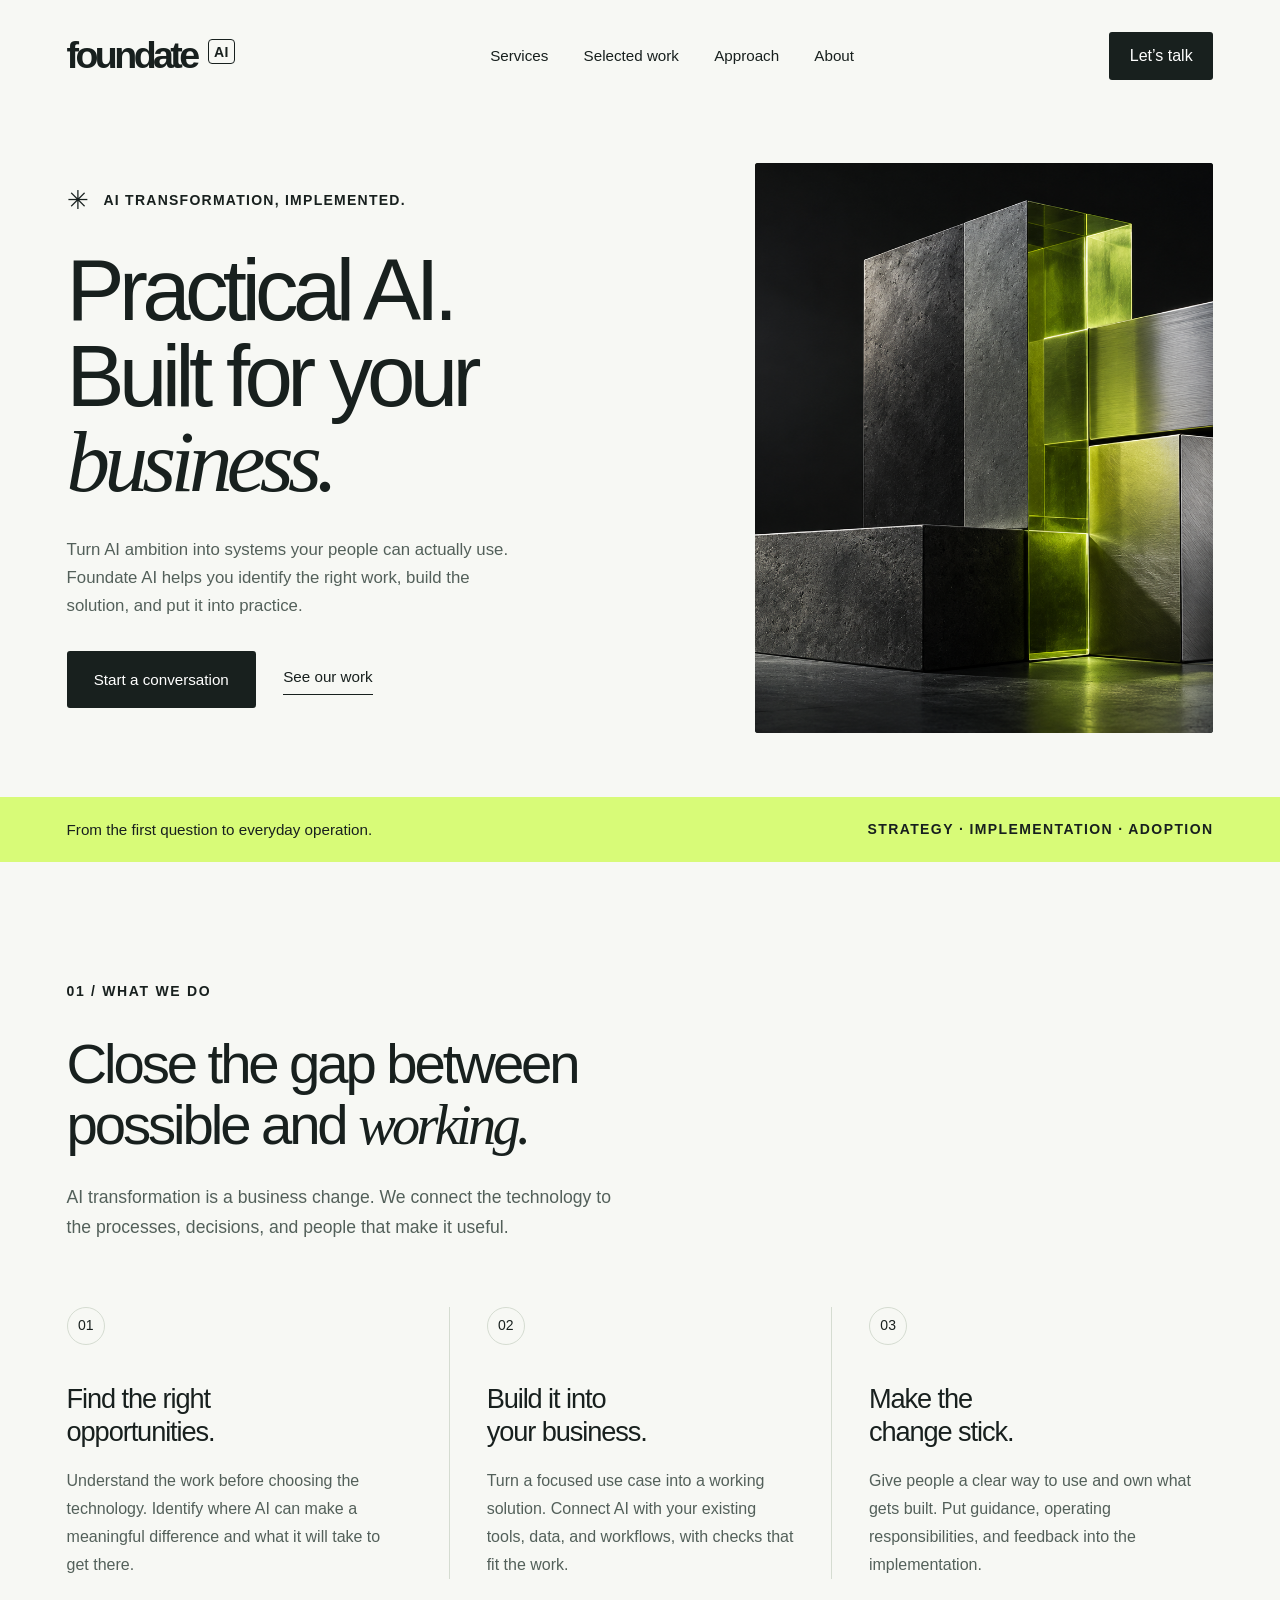
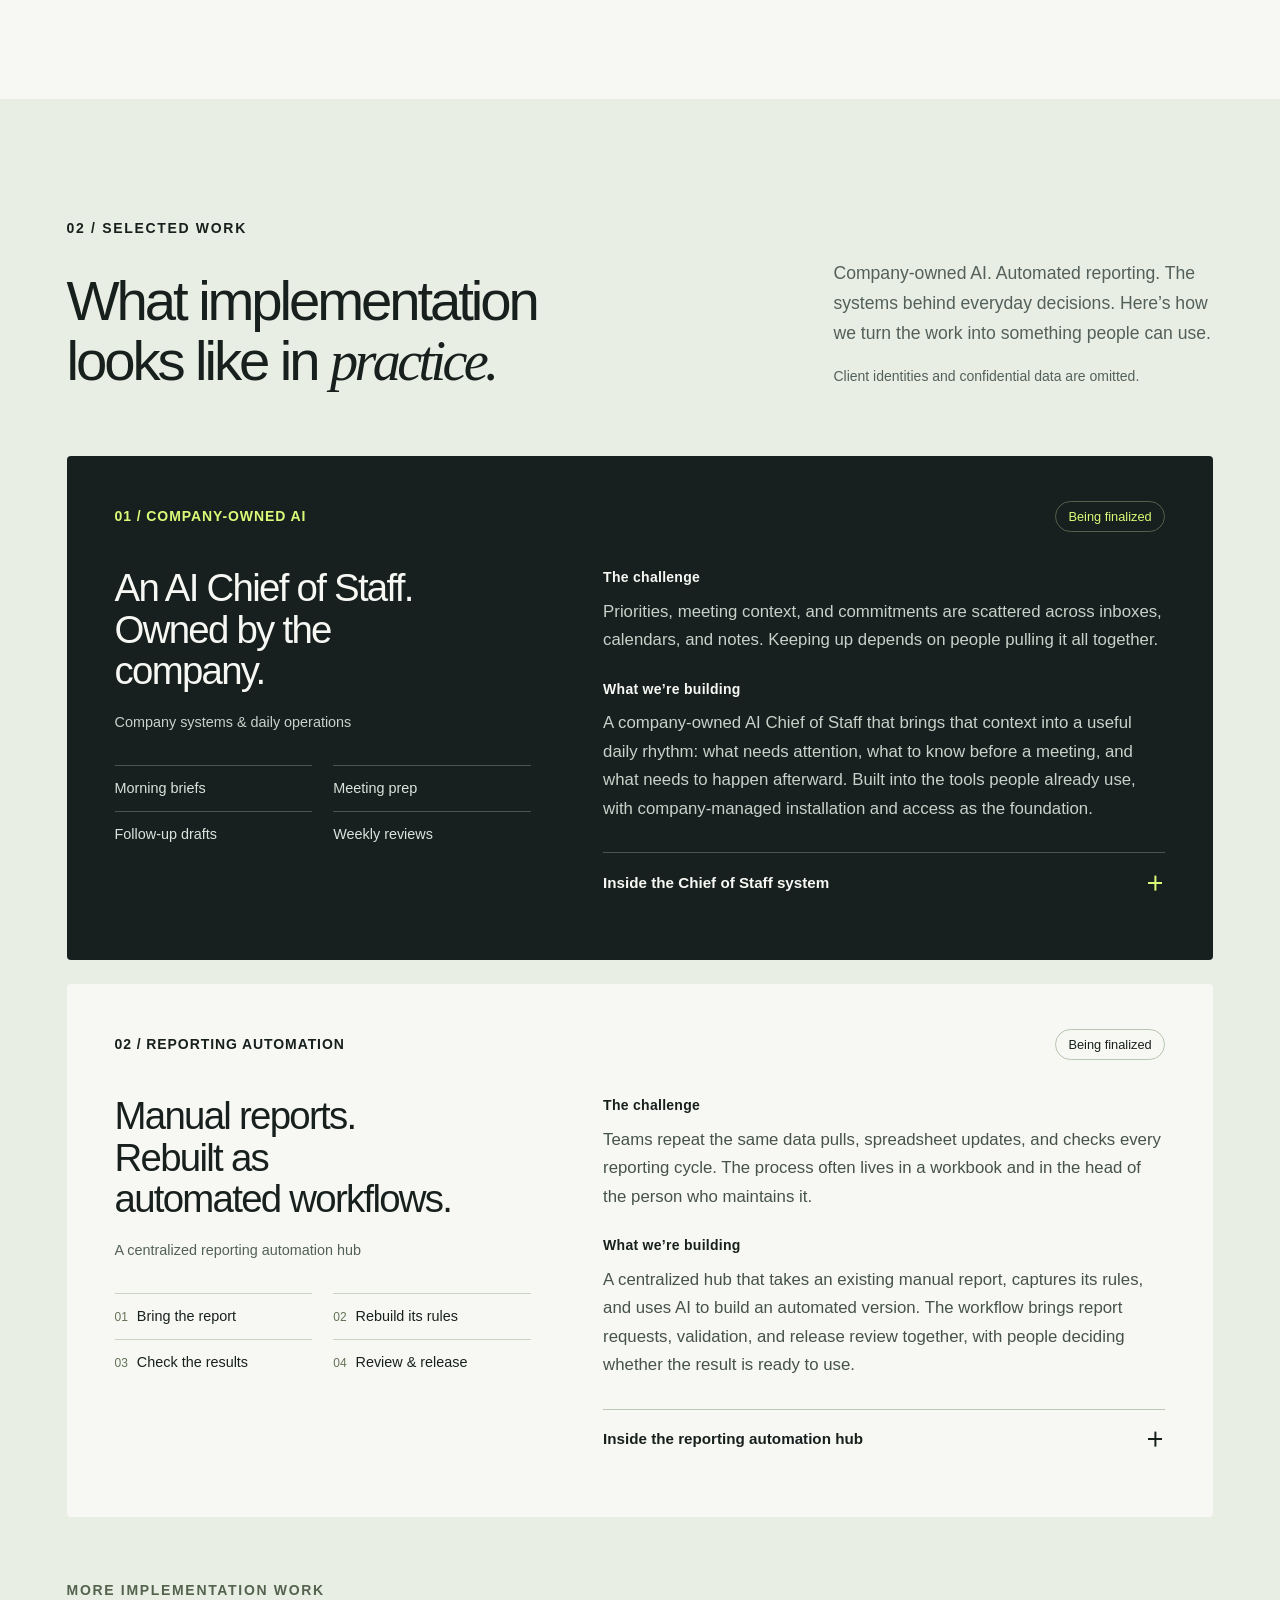
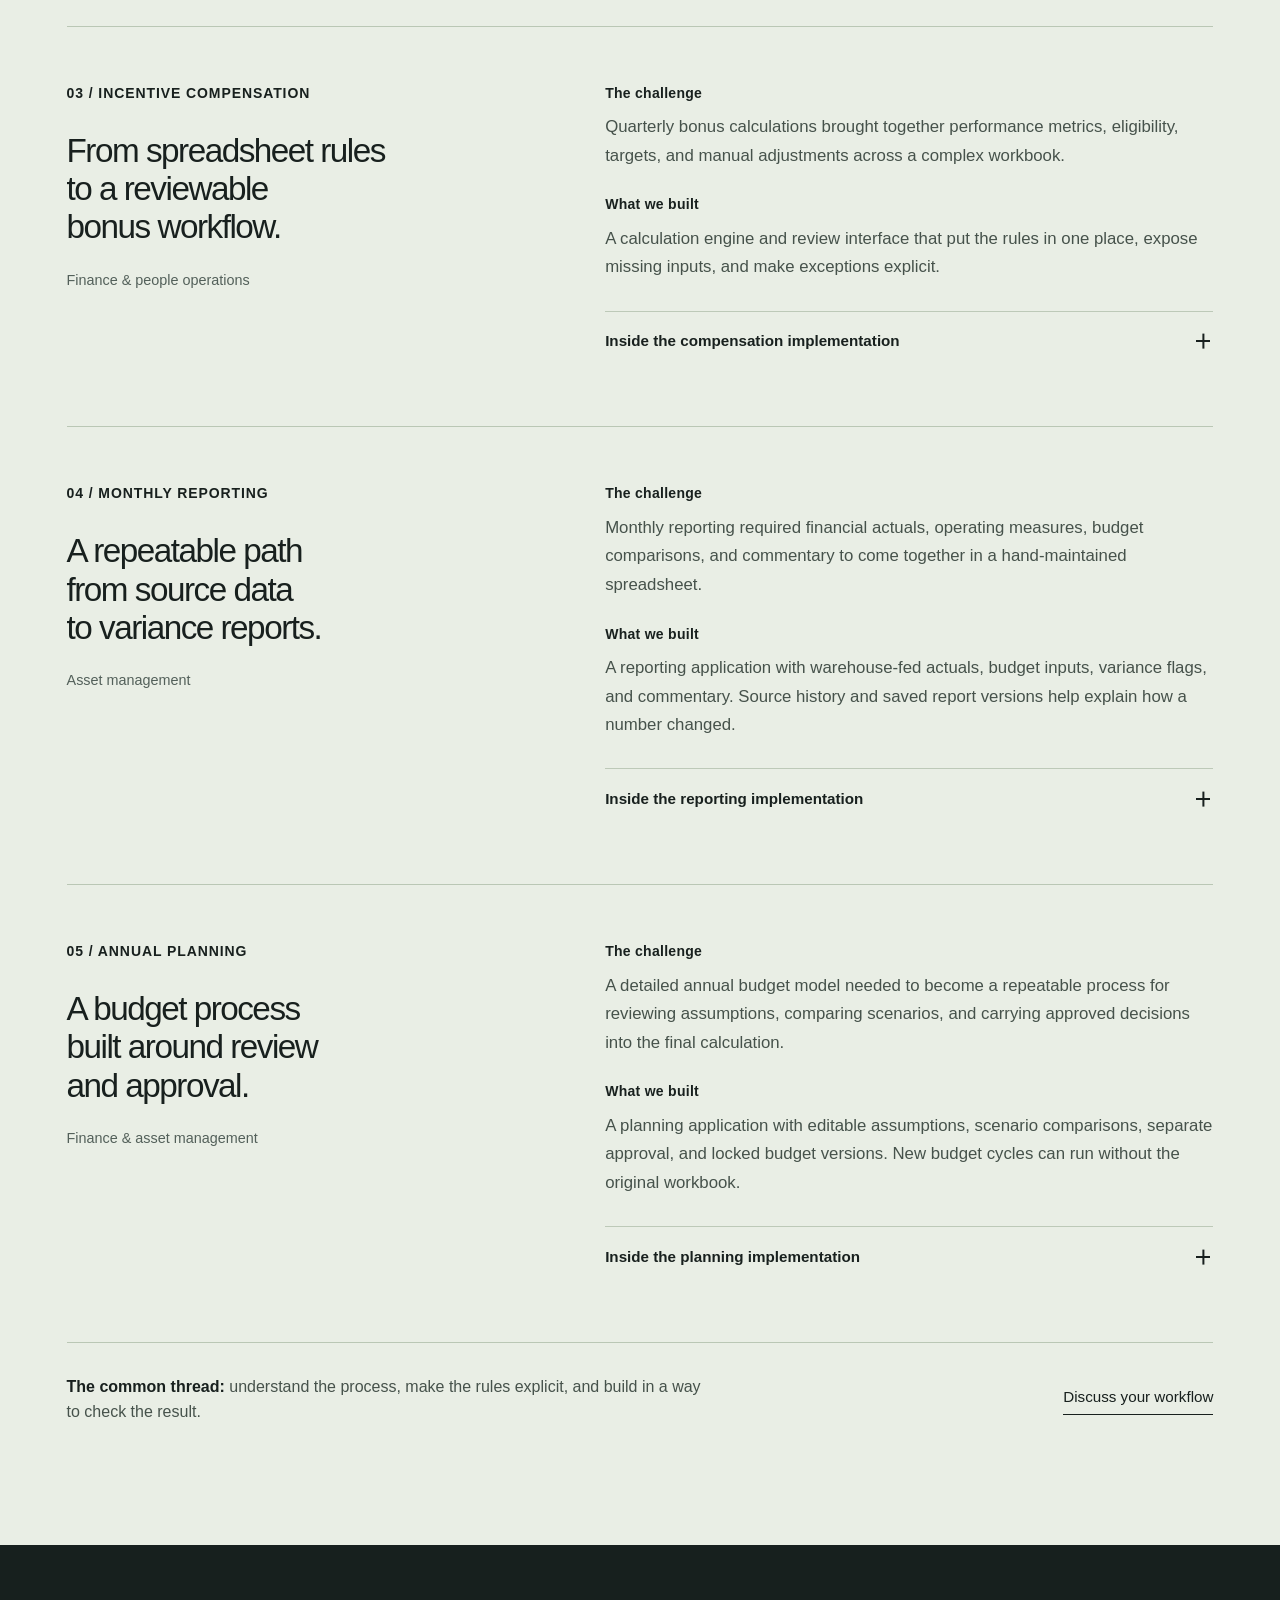
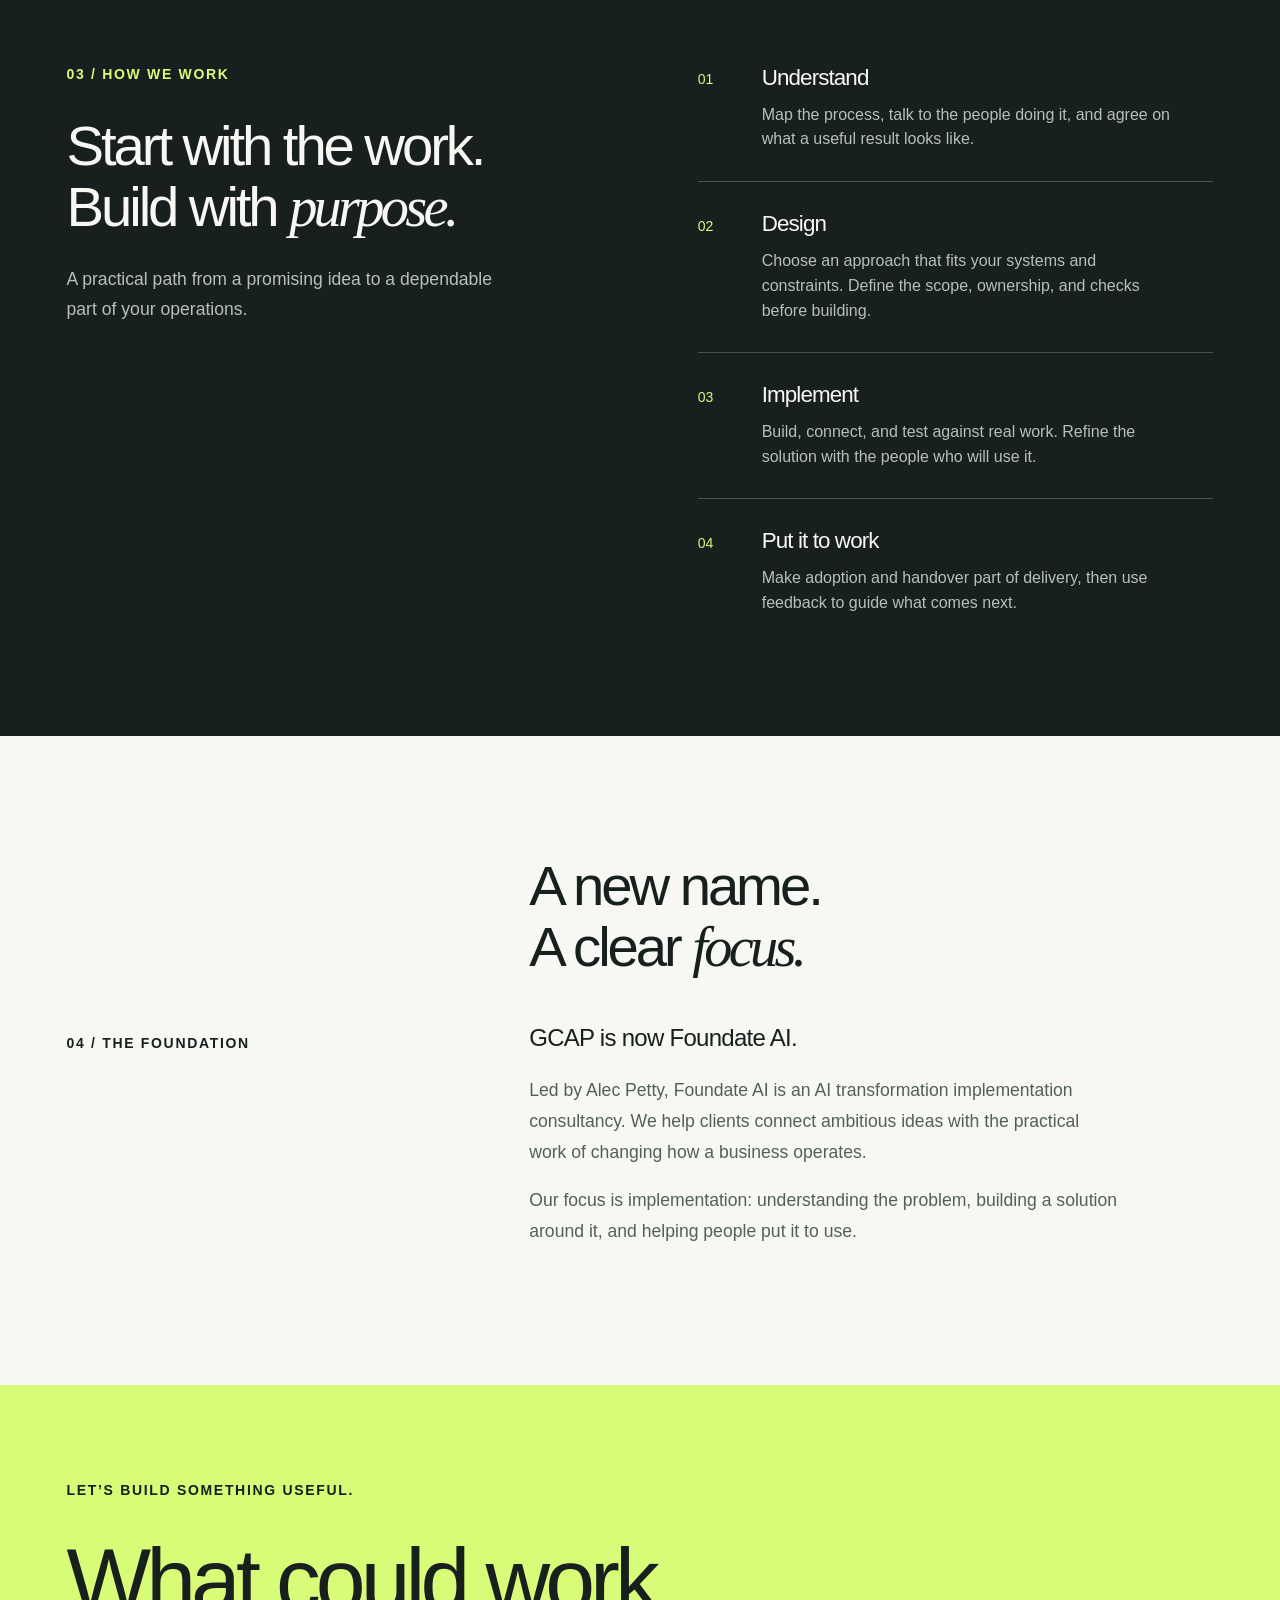
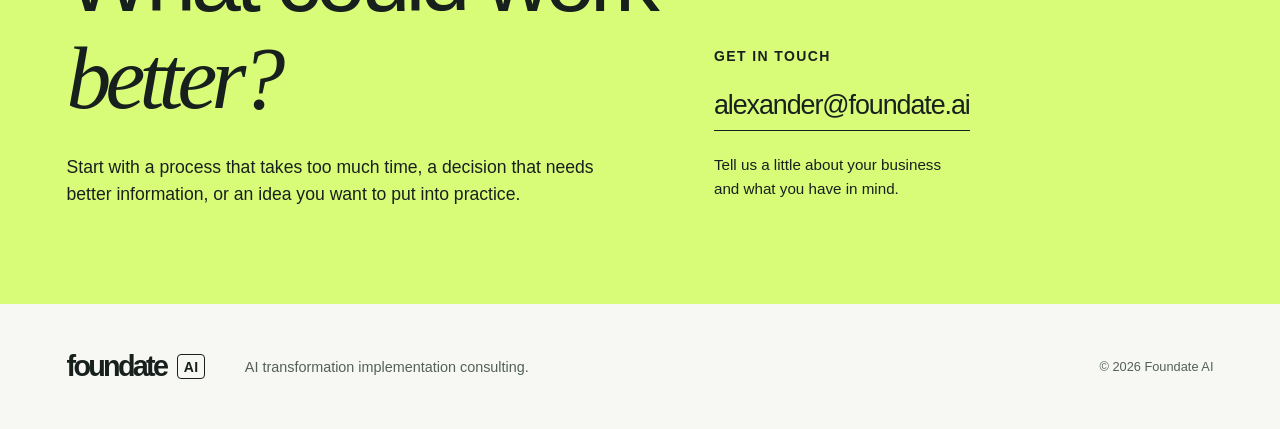
==== index.html @ 72862049 "Import site from portable export Byte-for-byte import of foundate-portable-site.zip (2026-10-09), bu" ====
<!doctype html>
<html lang="en">
<head>
  <meta charset="utf-8">
  <meta name="viewport" content="width=device-width, initial-scale=1">
  <meta name="theme-color" content="#18201e">
  <meta name="description" content="Foundate AI helps businesses turn AI ambitions into working systems through AI transformation implementation consulting. Formerly GCAP.">
  <meta property="og:title" content="Foundate AI — AI transformation, implemented.">
  <meta property="og:description" content="Practical AI. Built into your business. AI transformation implementation consulting from Foundate AI, formerly GCAP.">
  <meta property="og:type" content="website">
  <title>Foundate AI — AI transformation, implemented.</title>
  <link rel="icon" type="image/svg+xml" href="data:image/svg+xml,%3Csvg xmlns='http://www.w3.org/2000/svg' viewBox='0 0 32 32'%3E%3Crect width='32' height='32' rx='6' fill='%2318201e'/%3E%3Cpath d='M9 8h16v5H14v4h8v5h-8v5H9z' fill='%23d8fb78'/%3E%3C/svg%3E">
  <link rel="stylesheet" href="styles.css">
</head>
<body>
  <a class="skip-link" href="#main">Skip to content</a>
  <header class="site-header wrap">
    <a class="wordmark" href="#" aria-label="Foundate AI home">foundate<span class="ai-mark">AI</span></a>
    <nav aria-label="Main navigation"><a href="#services">Services</a><a href="#work">Selected work</a><a href="#approach">Approach</a><a href="#about">About</a></nav>
    <a class="button button-small" href="#contact">Let’s talk</a>
  </header>
  <main id="main">
    <section class="hero wrap" aria-labelledby="hero-title"><div class="hero-copy">
      <p class="eyebrow"><span class="small-cross" aria-hidden="true">✳</span> AI TRANSFORMATION, IMPLEMENTED.</p>
      <h1 id="hero-title">Practical AI.<br>Built for your<br><span class="serif-word">business.</span></h1>
      <div class="hero-bottom"><p>Turn AI ambition into systems your people can actually use. Foundate AI helps you identify the right work, build the solution, and put it into practice.</p><div class="hero-actions"><a class="button" href="#contact">Start a conversation</a><a class="text-link" href="#work">See our work</a></div></div></div>
      <div class="hero-art"><img src="assets/foundations.png" alt="" width="1536" height="1024" fetchpriority="high"></div>
    </section>
    <div class="intro-strip"><div class="wrap strip-inner"><span>From the first question to everyday operation.</span><span class="strip-secondary">STRATEGY · IMPLEMENTATION · ADOPTION</span></div></div>
    <section class="section wrap" id="services" aria-labelledby="services-title">
      <p class="eyebrow">01 / WHAT WE DO</p>
      <h2 id="services-title">Close the gap between<br>possible and <span class="serif-word">working.</span></h2>
      <p class="section-intro">AI transformation is a business change. We connect the technology to the processes, decisions, and people that make it useful.</p>
      <div class="service-grid">
        <article class="service"><span class="service-number">01</span><h3>Find the right <br>opportunities.</h3><p>Understand the work before choosing the technology. Identify where AI can make a meaningful difference and what it will take to get there.</p></article>
        <article class="service"><span class="service-number">02</span><h3>Build it into <br>your business.</h3><p>Turn a focused use case into a working solution. Connect AI with your existing tools, data, and workflows, with checks that fit the work.</p></article>
        <article class="service"><span class="service-number">03</span><h3>Make the <br>change stick.</h3><p>Give people a clear way to use and own what gets built. Put guidance, operating responsibilities, and feedback into the implementation.</p></article>
      </div>
    </section>
    <section class="selected-work section" id="work" aria-labelledby="work-title"><div class="wrap">
      <div class="work-intro"><div><p class="eyebrow">02 / SELECTED WORK</p><h2 id="work-title">What implementation<br>looks like in <span class="serif-word">practice.</span></h2></div><p>Company-owned AI. Automated reporting. The systems behind everyday decisions. Here’s how we turn the work into something people can use.<span class="work-anonymity">Client identities and confidential data are omitted.</span></p></div>
      <article class="case-study featured-case featured-dark" aria-labelledby="chief-title">
        <div class="feature-meta"><p class="case-category">01 / COMPANY-OWNED AI</p><span class="project-stage">Being finalized</span></div>
        <div class="case-heading"><h3 id="chief-title">An AI Chief of Staff. <br>Owned by the <br>company.</h3><p class="case-context">Company systems &amp; daily operations</p><ul class="capability-list" aria-label="Chief of Staff outputs"><li>Morning briefs</li><li>Meeting prep</li><li>Follow-up drafts</li><li>Weekly reviews</li></ul></div>
        <div class="case-body"><div class="case-block"><h4>The challenge</h4><p>Priorities, meeting context, and commitments are scattered across inboxes, calendars, and notes. Keeping up depends on people pulling it all together.</p></div><div class="case-block"><h4>What we’re building</h4><p>A company-owned AI Chief of Staff that brings that context into a useful daily rhythm: what needs attention, what to know before a meeting, and what needs to happen afterward. Built into the tools people already use, with company-managed installation and access as the foundation.</p></div>
          <details class="case-details"><summary>Inside the Chief of Staff system<span class="detail-toggle" aria-hidden="true"></span></summary><div class="case-expanded"><h4>Built into the workflow</h4><ul><li>Email, calendar, meeting notes, and a personal commitment register feed the four outputs.</li><li>Checks require recommendations to cite supplied evidence and flag inputs the system could not read.</li><li>Follow-ups remain drafts and proposed commitments for the person to review.</li><li>The design puts installation, permissions, and model access under company control.</li></ul><div class="case-proof"><h4>Where it stands</h4><p>The initial add-on is built and uploaded to a development environment. Local checks cover the four workflows and their guardrails. User testing in the live workspace is next.</p></div></div></details>
        </div>
      </article>
      <article class="case-study featured-case featured-light" aria-labelledby="hub-title">
        <div class="feature-meta"><p class="case-category">02 / REPORTING AUTOMATION</p><span class="project-stage">Being finalized</span></div>
        <div class="case-heading"><h3 id="hub-title">Manual reports. <br>Rebuilt as <br>automated workflows.</h3><p class="case-context">A centralized reporting automation hub</p><ol class="capability-list report-flow" aria-label="Reporting automation workflow"><li>Bring the report</li><li>Rebuild its rules</li><li>Check the results</li><li>Review &amp; release</li></ol></div>
        <div class="case-body"><div class="case-block"><h4>The challenge</h4><p>Teams repeat the same data pulls, spreadsheet updates, and checks every reporting cycle. The process often lives in a workbook and in the head of the person who maintains it.</p></div><div class="case-block"><h4>What we’re building</h4><p>A centralized hub that takes an existing manual report, captures its rules, and uses AI to build an automated version. The workflow brings report requests, validation, and release review together, with people deciding whether the result is ready to use.</p></div>
          <details class="case-details"><summary>Inside the reporting automation hub<span class="detail-toggle" aria-hidden="true"></span></summary><div class="case-expanded"><h4>How a report moves through the system</h4><ul><li>Start with the report, its source data, business rules, and past examples.</li><li>The AI builder writes the automation using synthetic practice data.</li><li>Independent checks test the calculation and whether the generated automation follows its operating rules.</li><li>The release design adds comparison with historical reports, two live cycles alongside the manual process, and separate human approval and publication.</li></ul><div class="case-proof"><h4>Where it stands</h4><p>The first AI-generated practice report passed independent checks across 12 monthly periods using synthetic data. Validation in the company’s workspace and the first real-report pilot are next.</p></div></div></details>
        </div>
      </article>
      <p class="eyebrow supporting-work-label">MORE IMPLEMENTATION WORK</p>
      <article class="case-study" aria-labelledby="compensation-title">
        <div class="case-heading"><p class="case-category">03 / INCENTIVE COMPENSATION</p><h3 id="compensation-title">From spreadsheet rules <br>to a reviewable <br>bonus workflow.</h3><p class="case-context">Finance &amp; people operations</p></div>
        <div class="case-body"><div class="case-block"><h4>The challenge</h4><p>Quarterly bonus calculations brought together performance metrics, eligibility, targets, and manual adjustments across a complex workbook.</p></div><div class="case-block"><h4>What we built</h4><p>A calculation engine and review interface that put the rules in one place, expose missing inputs, and make exceptions explicit.</p></div>
          <details class="case-details"><summary>Inside the compensation implementation<span class="detail-toggle" aria-hidden="true"></span></summary><div class="case-expanded"><h4>Built into the workflow</h4><ul><li>Workbook and warehouse inputs connected to the same calculation logic.</li><li>Target setting, exceptions, substitutions, and approvals available through the review interface.</li><li>Data-quality checks that block publication when required inputs are missing or ambiguous.</li></ul><div class="case-proof"><h4>How it was checked</h4><p>Historical payout workbooks were compared with the engine and a separate, independent calculation. The documented review accounted for discrepancies and checked that incomplete results stayed blocked.</p></div></div></details>
        </div>
      </article>
      <article class="case-study" aria-labelledby="reporting-title">
        <div class="case-heading"><p class="case-category">04 / MONTHLY REPORTING</p><h3 id="reporting-title">A repeatable path <br>from source data <br>to variance reports.</h3><p class="case-context">Asset management</p></div>
        <div class="case-body"><div class="case-block"><h4>The challenge</h4><p>Monthly reporting required financial actuals, operating measures, budget comparisons, and commentary to come together in a hand-maintained spreadsheet.</p></div><div class="case-block"><h4>What we built</h4><p>A reporting application with warehouse-fed actuals, budget inputs, variance flags, and commentary. Source history and saved report versions help explain how a number changed.</p></div>
          <details class="case-details"><summary>Inside the reporting implementation<span class="detail-toggle" aria-hidden="true"></span></summary><div class="case-expanded"><h4>Built into the workflow</h4><ul><li>Entity and period selection, current-month and year-to-date comparisons, and variance review.</li><li>One calculation engine shared by the application and its reconciliation checks.</li><li>Versioned source values and locked published-report snapshots for historical traceability.</li></ul><div class="case-proof"><h4>How it was checked</h4><p>Report calculations were reconciled against reference workbooks, with differences classified and documented. The running application was reviewed with warehouse-fed financial and operating data.</p></div></div></details>
        </div>
      </article>
      <article class="case-study" aria-labelledby="planning-title">
        <div class="case-heading"><p class="case-category">05 / ANNUAL PLANNING</p><h3 id="planning-title">A budget process <br>built around review <br>and approval.</h3><p class="case-context">Finance &amp; asset management</p></div>
        <div class="case-body"><div class="case-block"><h4>The challenge</h4><p>A detailed annual budget model needed to become a repeatable process for reviewing assumptions, comparing scenarios, and carrying approved decisions into the final calculation.</p></div><div class="case-block"><h4>What we built</h4><p>A planning application with editable assumptions, scenario comparisons, separate approval, and locked budget versions. New budget cycles can run without the original workbook.</p></div>
          <details class="case-details"><summary>Inside the planning implementation<span class="detail-toggle" aria-hidden="true"></span></summary><div class="case-expanded"><h4>Built into the workflow</h4><ul><li>Assumptions and plan inputs move together through drafting, review, and approval.</li><li>Approved values are locked and used by the final budget calculation.</li><li>Separate client and annual cycles preserve their own data, assumptions, and review state.</li></ul><div class="case-proof"><h4>How it was checked</h4><p>Documented reference validation reproduced a prior-year model through the workbook-free calculation path. A separate test exercised the full draft-to-approved-to-final sequence. Next-year budget cycles were prepared for team review.</p></div></div></details>
        </div>
      </article>
      <div class="work-takeaway"><p><strong>The common thread:</strong> understand the process, make the rules explicit, and build in a way to check the result.</p><a class="text-link" href="#contact">Discuss your workflow</a></div>
    </div></section>
    <section class="approach section" id="approach" aria-labelledby="approach-title"><div class="wrap approach-grid">
      <div><p class="eyebrow">03 / HOW WE WORK</p><h2 id="approach-title">Start with the work.<br>Build with <span class="serif-word">purpose.</span></h2><p class="section-intro">A practical path from a promising idea to a dependable part of your operations.</p></div>
      <div class="steps">
        <div class="step"><span>01</span><div><h3>Understand</h3><p>Map the process, talk to the people doing it, and agree on what a useful result looks like.</p></div></div>
        <div class="step"><span>02</span><div><h3>Design</h3><p>Choose an approach that fits your systems and constraints. Define the scope, ownership, and checks before building.</p></div></div>
        <div class="step"><span>03</span><div><h3>Implement</h3><p>Build, connect, and test against real work. Refine the solution with the people who will use it.</p></div></div>
        <div class="step"><span>04</span><div><h3>Put it to work</h3><p>Make adoption and handover part of delivery, then use feedback to guide what comes next.</p></div></div>
      </div>
    </div></section>
    <section class="section wrap about-grid" id="about" aria-labelledby="about-title"><p class="eyebrow">04 / THE FOUNDATION</p><div><h2 id="about-title">A new name.<br>A clear <span class="serif-word">focus.</span></h2><p class="about-lead">GCAP is now Foundate AI.</p><p>Led by Alec Petty, Foundate AI is an AI transformation implementation consultancy. We help clients connect ambitious ideas with the practical work of changing how a business operates.</p><p>Our focus is implementation: understanding the problem, building a solution around it, and helping people put it to use.</p></div></section>
    <section class="contact-section" id="contact" aria-labelledby="contact-title"><div class="wrap contact-grid"><div><p class="eyebrow">LET’S BUILD SOMETHING USEFUL.</p><h2 id="contact-title">What could work<br><span class="serif-word">better?</span></h2><p>Start with a process that takes too much time, a decision that needs better information, or an idea you want to put into practice.</p></div><div class="contact-details"><span class="contact-label">GET IN TOUCH</span><a class="email-link" href="mailto:alexander@foundate.ai?subject=Let%E2%80%99s%20talk%20about%20AI%20transformation">alexander@foundate.ai</a><span class="contact-note">Tell us a little about your business<br>and what you have in mind.</span></div></div></section>
  </main>
  <footer class="site-footer wrap"><a class="wordmark" href="#" aria-label="Foundate AI home">foundate<span class="ai-mark">AI</span></a><p>AI transformation implementation consulting.</p><span>© 2026 Foundate AI</span></footer>
</body>
</html>
---- styles.css ----
@charset "UTF-8";
.selected-work{background:#e9eee5}.work-intro{display:grid;grid-template-columns:1.4fr 1fr;align-items:end;gap:4rem;margin-bottom:4rem}.work-intro h2{margin-bottom:0}.work-intro>p{max-width:380px;justify-self:end;color:var(--muted);font-size:1.1rem;margin:0 0 .3rem;line-height:1.7}.work-anonymity{display:block;font-size:.875rem;margin-top:1.1rem;line-height:1.5}.case-study{display:grid;grid-template-columns:1fr 1.35fr;gap:5.5rem;padding:3.5rem 0;border-top:1px solid #bac7b5}.case-category{font-size:.875rem;letter-spacing:.065em;font-weight:600;margin-bottom:1.7rem}.case-heading h3{font-size:clamp(1.8rem,2.6vw,2.6rem);font-weight:450;line-height:1.15;letter-spacing:-.045em;margin-bottom:1.4rem}.case-context{font-size:.9rem;color:var(--muted);margin:0}.case-block+.case-block{margin-top:1.5rem}.case-study h4{font-size:.875rem;letter-spacing:.02em;font-weight:650;margin:0 0 .55rem}.case-body p{font-size:1.05rem;line-height:1.7;max-width:620px;margin:0;color:#46524b}.case-details{margin-top:1.8rem;border-top:1px solid #bdc9b8}.case-details summary{font-size:.95rem;font-weight:550;cursor:pointer;display:flex;align-items:center;justify-content:space-between;gap:1rem;padding:1.1rem 0;list-style:none;min-height:48px}.case-details summary::-webkit-details-marker{display:none}.case-details summary:hover{text-decoration:underline;text-underline-offset:.3rem}.case-details summary:focus-visible{outline:3px solid #738f24;outline-offset:5px}.detail-toggle{width:1.3rem;height:1.3rem;position:relative;flex-shrink:0}.detail-toggle:before,.detail-toggle:after{content:"";position:absolute;background:var(--ink);left:3px;right:3px;top:calc(50% - 1px);height:2px}.detail-toggle:after{transform:rotate(90deg)}details[open] .detail-toggle:after{display:none}.case-expanded{padding:.8rem 0 .4rem}.case-expanded ul{padding-left:1.2rem;color:#46524b;font-size:1rem;line-height:1.65;margin:.8rem 0 1.8rem}.case-expanded li+li{margin-top:.55rem}.case-proof{padding:1.3rem 1.5rem;background:var(--paper);border-left:3px solid #9cbb55}.case-proof p{font-size:.98rem}.work-takeaway{border-top:1px solid #bac7b5;padding-top:2rem;display:flex;align-items:center;justify-content:space-between;gap:3rem}.work-takeaway p{font-size:1rem;color:#46524b;max-width:640px;margin:0}.work-takeaway strong{color:var(--ink);font-weight:550}
:root{--paper:#f7f8f4;--ink:#18201e;--muted:#53605a;--line:#d5dcd1;--accent:#d8fb78;--dark:#17201e;--gutter:clamp(1.35rem,5.2vw,6rem)}
*{box-sizing:border-box}html{scroll-behavior:smooth;scroll-padding-top:2rem}body{margin:0;background:var(--paper);color:var(--ink);font-family:"Helvetica Neue",Arial,sans-serif;font-size:1rem;line-height:1.55;-webkit-font-smoothing:antialiased}a{color:inherit;text-decoration:none}a:focus-visible{outline:3px solid #738f24;outline-offset:6px}::selection{background:var(--accent);color:var(--ink)}.wrap{max-width:1600px;margin:0 auto;padding-left:var(--gutter);padding-right:var(--gutter)}.skip-link{position:fixed;top:-5rem;left:1rem;padding:.8rem 1rem;background:var(--accent);z-index:10}.skip-link:focus{top:1rem}.site-header{display:flex;align-items:center;justify-content:space-between;gap:2rem;min-height:112px}.wordmark{display:inline-flex;align-items:center;gap:.7rem;font-size:2.35rem;font-weight:650;letter-spacing:-.095em;line-height:1}.ai-mark{font-size:.75rem;font-weight:550;letter-spacing:.03em;border:1px solid currentColor;border-radius:4px;padding:.28rem .33rem;align-self:flex-start;margin-top:.12rem}.site-header nav{display:flex;gap:2.2rem;font-size:.95rem}.site-header nav a:hover,.text-link:hover{text-decoration:underline;text-underline-offset:.35em}.button{display:inline-flex;align-items:center;justify-content:center;background:var(--ink);color:white;padding:1.05rem 1.7rem;border-radius:3px;font-size:1rem;font-weight:500;transition:background .2s,transform .2s}.button:hover{background:#34423c;transform:translateY(-2px)}.button-small{padding:.7rem 1.3rem}.hero{padding-top:5rem;padding-bottom:4.75rem}.eyebrow{font-size:.78rem;line-height:1.4;font-weight:600;letter-spacing:.12em;margin:0 0 2rem;display:flex;align-items:center;gap:.85rem}.small-cross{font-size:1.6rem;line-height:1;font-weight:400}h1,h2,h3,p{margin-top:0}h1{font-size:clamp(4.3rem,8.8vw,9rem);font-weight:450;line-height:.98;letter-spacing:-.065em;margin-bottom:3rem;max-width:1000px}.serif-word{font-family:Georgia,"Times New Roman",serif;font-style:italic;font-weight:400;letter-spacing:-.065em}.hero-bottom{display:flex;align-items:flex-end;justify-content:space-between;gap:3rem}.hero-bottom p{font-size:1.125rem;line-height:1.65;color:var(--muted);max-width:540px;margin:0}.text-link{font-size:.95rem;display:inline-block;border-bottom:1px solid var(--ink);padding-bottom:.35rem;white-space:nowrap}.intro-strip{background:var(--accent)}.strip-inner{display:flex;justify-content:space-between;align-items:center;gap:2rem;padding-top:1.3rem;padding-bottom:1.3rem;font-size:.95rem}.strip-secondary{font-size:.75rem;letter-spacing:.1em;font-weight:550}.section{padding-top:7.5rem;padding-bottom:7.5rem}h2{font-size:clamp(2.8rem,4.4vw,4.6rem);font-weight:450;letter-spacing:-.055em;line-height:1.08;margin-bottom:1.7rem}.section-intro{font-size:1.1rem;line-height:1.7;color:var(--muted);max-width:560px}.service-grid{display:grid;grid-template-columns:repeat(3,minmax(0,1fr));margin-top:4rem}.service{padding:0 2.3rem;border-left:1px solid var(--line)}.service:first-child{padding-left:0;border-left:0}.service:last-child{padding-right:0}.service-number{display:inline-flex;align-items:center;justify-content:center;width:2.4rem;height:2.4rem;border:1px solid var(--line);border-radius:50%;font-size:.8rem;margin-bottom:2.4rem}h3{font-size:1.7rem;letter-spacing:-.04em;font-weight:500;line-height:1.2;margin-bottom:1.15rem}.service p{color:var(--muted);line-height:1.75;margin-bottom:0;max-width:330px}.approach{background:var(--dark);color:var(--paper)}.approach-grid{display:grid;grid-template-columns:1.05fr 1fr;gap:7vw}.approach .eyebrow{color:var(--accent)}.approach .section-intro{color:#b4c1b9;max-width:430px}.step{border-top:1px solid #48514c;display:grid;grid-template-columns:3rem 1fr;gap:1rem;padding:1.8rem 0}.step:first-child{padding-top:0;border-top:0}.step:last-child{padding-bottom:0}.step>span{color:var(--accent);font-size:.8rem;padding-top:.3rem}.step h3{font-size:1.4rem;margin-bottom:.7rem}.step p{color:#b4c1b9;max-width:410px;margin-bottom:0}.about-grid{display:grid;grid-template-columns:1fr 1.65fr;gap:3rem}.about-grid h2{margin-bottom:2.5rem}.about-grid p:not(.eyebrow){max-width:590px;color:var(--muted);font-size:1.1rem;line-height:1.75}.about-grid .about-lead{color:var(--ink)!important;font-size:1.5rem!important;letter-spacing:-.03em;margin-bottom:1rem}.contact-section{background:var(--accent);padding:6rem 0}.contact-section h2{font-size:clamp(3.6rem,7vw,7rem);max-width:900px}.contact-section p:not(.eyebrow){max-width:530px;font-size:1.1rem;margin-bottom:0}.site-footer{display:flex;align-items:center;gap:2.5rem;padding-top:3rem;padding-bottom:3rem}.site-footer .wordmark{font-size:1.8rem}.site-footer p{font-size:.9rem;color:var(--muted);margin:0}.site-footer>span{font-size:.8rem;margin-left:auto;color:var(--muted)}
.hero{display:grid;grid-template-columns:minmax(0,1.16fr) minmax(0,.84fr);align-items:center;gap:3.5rem;padding-top:3.2rem;padding-bottom:4rem}.hero h1{font-size:clamp(4rem,6.8vw,7rem);margin-bottom:2rem}.hero .eyebrow{font-size:.75rem;letter-spacing:.09em;margin-bottom:2.1rem}.hero-bottom{display:block}.hero-bottom p{font-size:1.05rem;max-width:460px}.hero-actions{display:flex;align-items:center;flex-wrap:wrap;gap:1.7rem;margin-top:2rem}.hero-actions .button{font-size:.95rem}.hero-art{align-self:stretch;min-height:570px;background:var(--dark);overflow:hidden;border-radius:3px}.hero-art img{display:block;width:100%;height:100%;object-fit:cover;object-position:68% center;max-height:720px}.contact-grid{display:grid;grid-template-columns:1.2fr 1fr;gap:3rem;align-items:end}.contact-details{display:flex;flex-direction:column;align-items:flex-start;padding-bottom:.5rem}.contact-label{font-size:.75rem;letter-spacing:.1em;font-weight:600;margin-bottom:1.2rem}.email-link{font-size:clamp(1.25rem,2.1vw,2rem);line-height:1.4;letter-spacing:-.04em;border-bottom:1px solid var(--ink);padding-bottom:.35rem;overflow-wrap:anywhere}.email-link:hover{border-bottom-width:3px;padding-bottom:calc(.35rem - 2px)}.contact-note{font-size:.95rem;margin-top:1.4rem}.service-number,.step>span,.ai-mark,.eyebrow,.hero .eyebrow,.strip-secondary,.contact-label{font-size:.875rem}
@media(min-width:1800px){.hero{padding-top:5rem;padding-bottom:5rem}}
.case-study.featured-case{border:0;border-radius:4px;padding:2.8rem 3rem 3rem;margin-bottom:1.5rem;column-gap:4.5rem;row-gap:2.2rem}.feature-meta{grid-column:1/-1;display:flex;align-items:center;justify-content:space-between;gap:1rem}.feature-meta .case-category{margin:0}.project-stage{font-size:.8rem;line-height:1.4;border:1px solid #b8c5af;border-radius:20px;padding:.35rem .8rem;white-space:nowrap}.featured-case .case-heading h3{font-size:clamp(2rem,3vw,3rem);line-height:1.08;margin-bottom:1.2rem}.featured-dark{background:var(--dark);color:var(--paper)}.featured-dark .case-category{color:var(--accent)}.featured-dark .case-body p,.featured-dark .case-context,.featured-dark .case-expanded ul{color:#c6d2ca}.featured-dark .case-details{border-color:#48564c}.featured-dark .detail-toggle:before,.featured-dark .detail-toggle:after{background:var(--accent)}.featured-dark .project-stage{border-color:#52604c;color:var(--accent)}.featured-dark .case-proof{background:#25322c}.featured-dark .case-details summary:focus-visible{outline-color:var(--accent)}.featured-light{background:var(--paper);border:1px solid #d0d9ca}.featured-light .case-proof{background:#e9eee5}.capability-list{display:grid;grid-template-columns:1fr 1fr;gap:.7rem 1.3rem;padding:0;list-style:none;font-size:.9rem;margin:2rem 0 0}.capability-list li{border-top:1px solid #c9d3c1;padding-top:.7rem}.featured-dark .capability-list li{border-color:#48564c;color:#d9e4dd}.report-flow{counter-reset:report-step}.report-flow li:before{counter-increment:report-step;content:"0" counter(report-step) " ";font-size:.75rem;color:#637154;margin-right:.35rem}.supporting-work-label{margin-top:4rem;margin-bottom:1.6rem;color:#53634d}
@media(max-width:1100px){.case-study.featured-case{padding:2.3rem;column-gap:2.5rem}.featured-case .case-heading h3 br{display:none}}
@media(max-width:700px){.case-study.featured-case{padding:1.5rem;gap:1.8rem}.feature-meta{align-items:flex-start;flex-wrap:wrap;gap:.8rem}.feature-meta .case-category{font-size:.75rem}.project-stage{font-size:.75rem}.featured-case .case-heading h3{font-size:2.15rem}.capability-list{font-size:.85rem;margin-top:1.5rem;gap:.7rem 1rem}.supporting-work-label{margin-top:3rem}}
@media(max-width:900px){.site-header{min-height:94px}.site-header nav{gap:1.4rem}.hero{padding-top:4rem}h1{font-size:clamp(4.2rem,10vw,7.5rem)}.strip-secondary{display:none}.section{padding-top:5rem;padding-bottom:5rem}.service{padding:0 1.5rem}.approach-grid{grid-template-columns:1fr;gap:3rem}.steps{max-width:650px}.step p{max-width:560px}.about-grid{grid-template-columns:1fr;gap:1rem}.about-grid .eyebrow{margin-bottom:.8rem}.site-footer{flex-wrap:wrap;gap:1.5rem}.site-footer>span{margin-left:0}.site-footer p{flex:1}}
@media(max-width:600px){.site-header{min-height:86px;gap:1rem}.wordmark{font-size:2rem}.site-header nav{display:none}.button-small{font-size:.88rem;padding:.65rem 1rem}.hero{padding-top:3.3rem;padding-bottom:3.5rem}.eyebrow{font-size:.75rem;letter-spacing:.07em;margin-bottom:1.8rem}h1{font-size:clamp(3.55rem,12vw,5rem);margin-bottom:2rem}.hero-bottom{display:block}.hero-bottom p{font-size:1.05rem}.hero-bottom .text-link{margin-top:1.8rem}.strip-inner{font-size:.86rem;padding-top:1rem;padding-bottom:1rem}.section{padding-top:4rem;padding-bottom:4rem}h2{font-size:2.65rem}.section-intro{font-size:1rem}.service-grid{grid-template-columns:1fr;margin-top:2.5rem;gap:2rem}.service,.service:first-child,.service:last-child{padding:2rem 0 0;border-left:0;border-top:1px solid var(--line)}.service-number{margin-bottom:1.5rem}.service h3{font-size:1.65rem}.service h3 br{display:none}.service p{max-width:none}.step{grid-template-columns:2rem 1fr}.about-grid p:not(.eyebrow){font-size:1rem}.contact-section{padding:4rem 0}.contact-section h2{font-size:3.7rem}.contact-section p:not(.eyebrow){font-size:1rem}.site-footer{align-items:flex-start;gap:1.2rem;padding-top:2.5rem;padding-bottom:2.5rem}.site-footer p{flex-basis:100%;order:2}.site-footer>span{margin-left:auto}}
@media(prefers-reduced-motion:reduce){html{scroll-behavior:auto}*,*::before,*::after{transition:none!important;animation:none!important}}
@media(max-width:1000px){.work-intro{grid-template-columns:1fr;gap:1.7rem;margin-bottom:3rem}.work-intro>p{justify-self:start;max-width:570px}.case-study{gap:3rem;grid-template-columns:1fr 1.4fr}.site-header nav{gap:1.2rem;font-size:.875rem}.site-header{gap:1.2rem}}
@media(max-width:700px){.case-study{grid-template-columns:1fr;gap:1.7rem;padding:2.6rem 0}.case-heading h3{font-size:2.1rem;max-width:420px}.case-heading h3 br{display:none}.case-category{margin-bottom:1.2rem}.case-context{font-size:.875rem}.case-body p{font-size:1rem}.work-intro>p{font-size:1rem}.work-takeaway{align-items:flex-start;flex-direction:column;gap:1.5rem}.work-takeaway .text-link{white-space:normal}.case-proof{padding:1.1rem}.case-details summary{font-size:.9rem}.site-header nav{display:none}}
@media(max-width:1100px){.hero{gap:2rem}.hero h1{font-size:clamp(3.6rem,6.7vw,6rem)}.hero-art{min-height:540px}.hero .eyebrow{font-size:.8rem}.hero-actions{gap:1.2rem}.hero-actions .button{padding:.9rem 1.2rem}.contact-grid{grid-template-columns:1.1fr 1fr;gap:2rem}}
@media(max-width:800px){.hero{grid-template-columns:1fr;gap:2.5rem}.hero h1{font-size:clamp(4rem,10.5vw,6rem)}.hero-copy{max-width:650px}.hero-bottom p{max-width:540px}.hero-art{min-height:0;height:380px}.hero-art img{object-position:center 56%}.contact-grid{grid-template-columns:1fr;gap:2.5rem}.email-link{font-size:1.6rem}.contact-note br{display:none}}
@media(max-width:600px){.hero{padding-top:2.5rem;padding-bottom:2.2rem;gap:2.2rem}.hero h1{font-size:clamp(3rem,11.7vw,4.8rem)}.hero .eyebrow{font-size:.75rem;letter-spacing:.045em;gap:.6rem}.hero .small-cross{font-size:1.35rem}.hero-actions{gap:1.2rem;margin-top:1.6rem}.hero-bottom .text-link{margin-top:0}.hero-art{height:320px}.site-footer>span{font-size:.8rem}.contact-label{font-size:.875rem}}
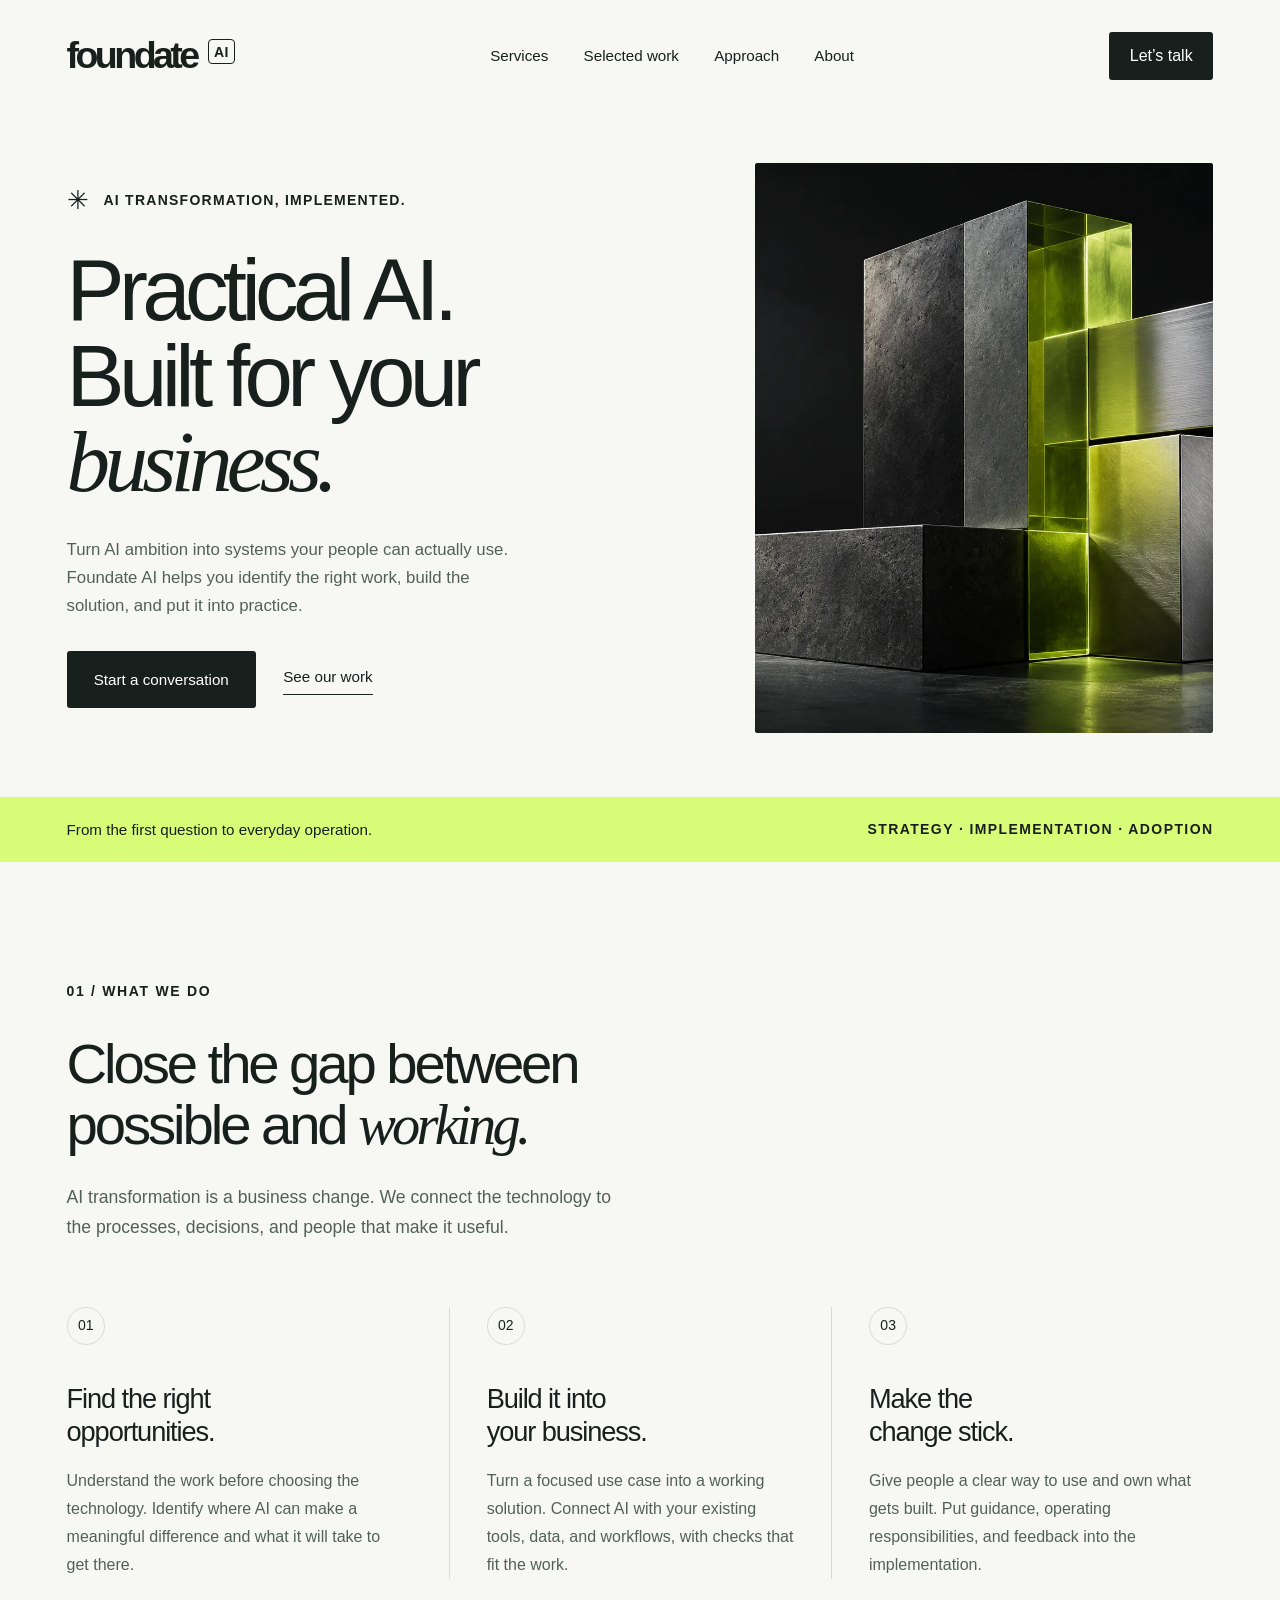
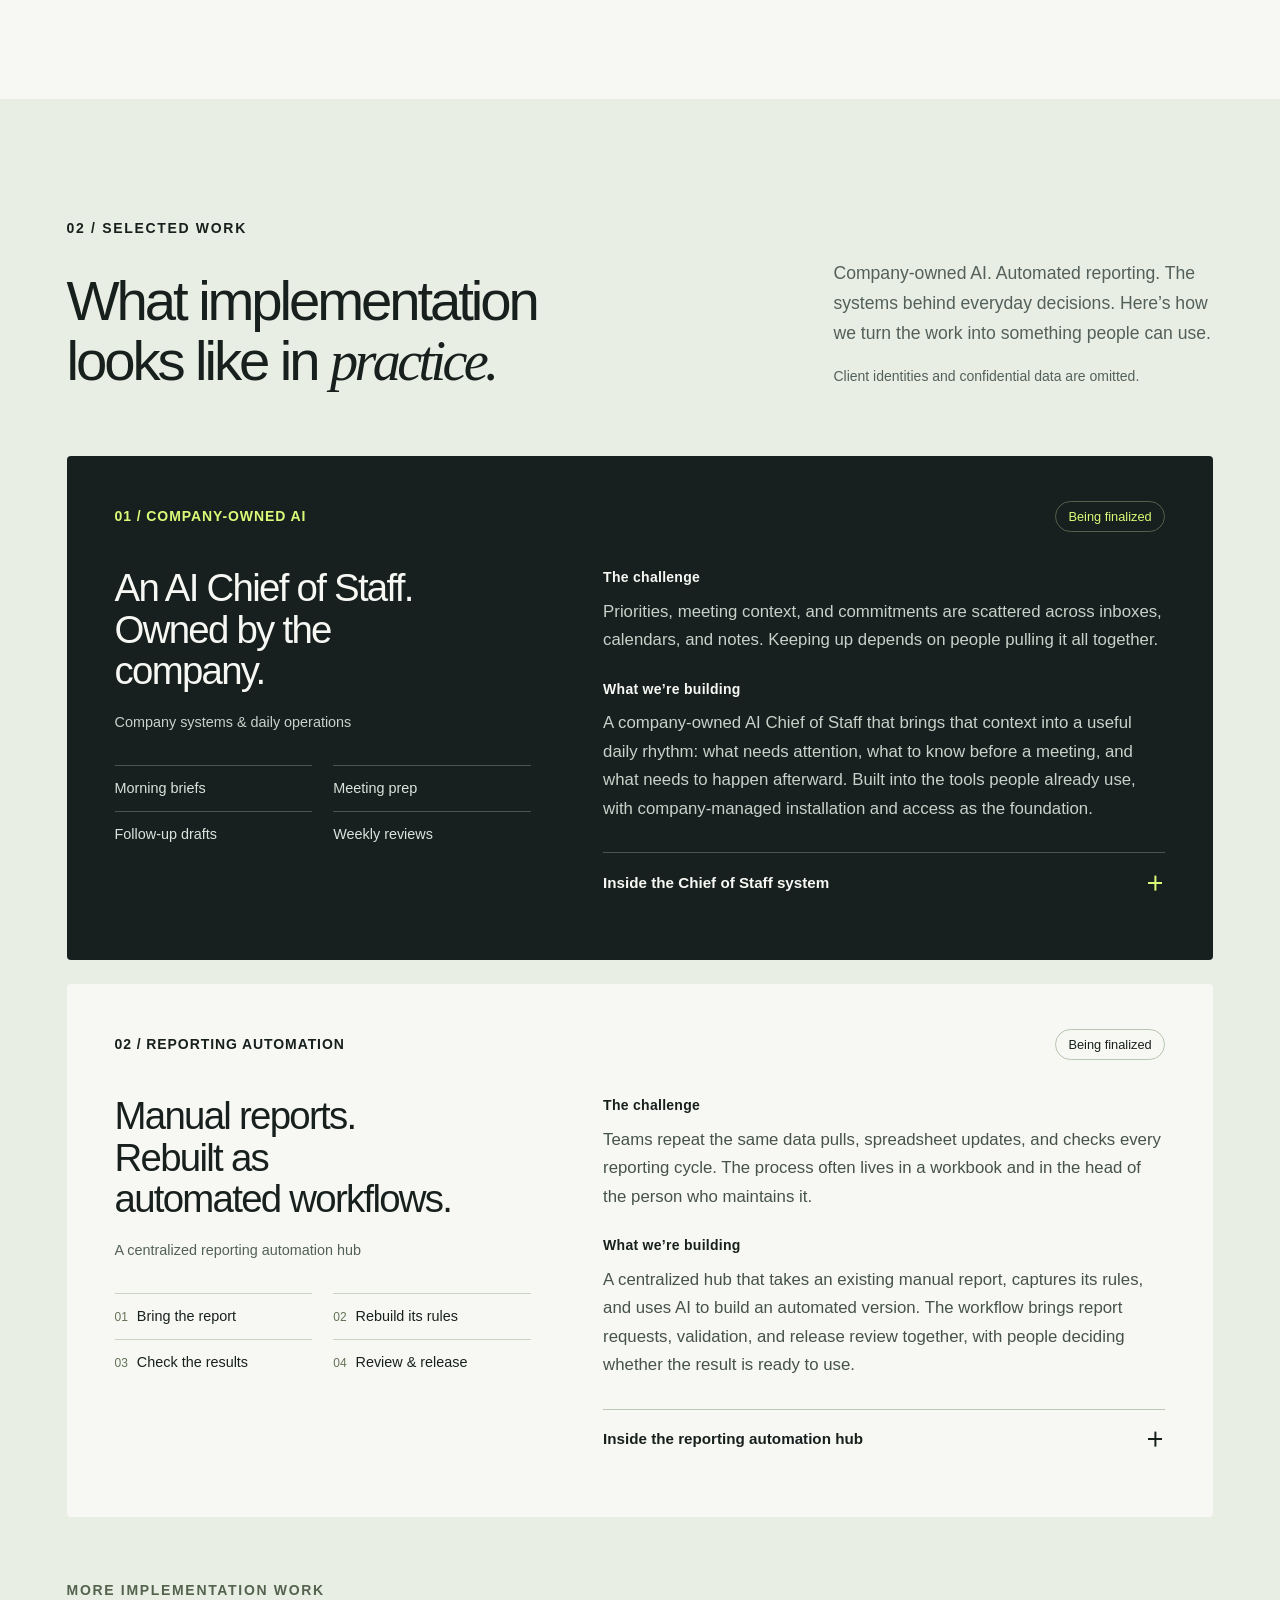
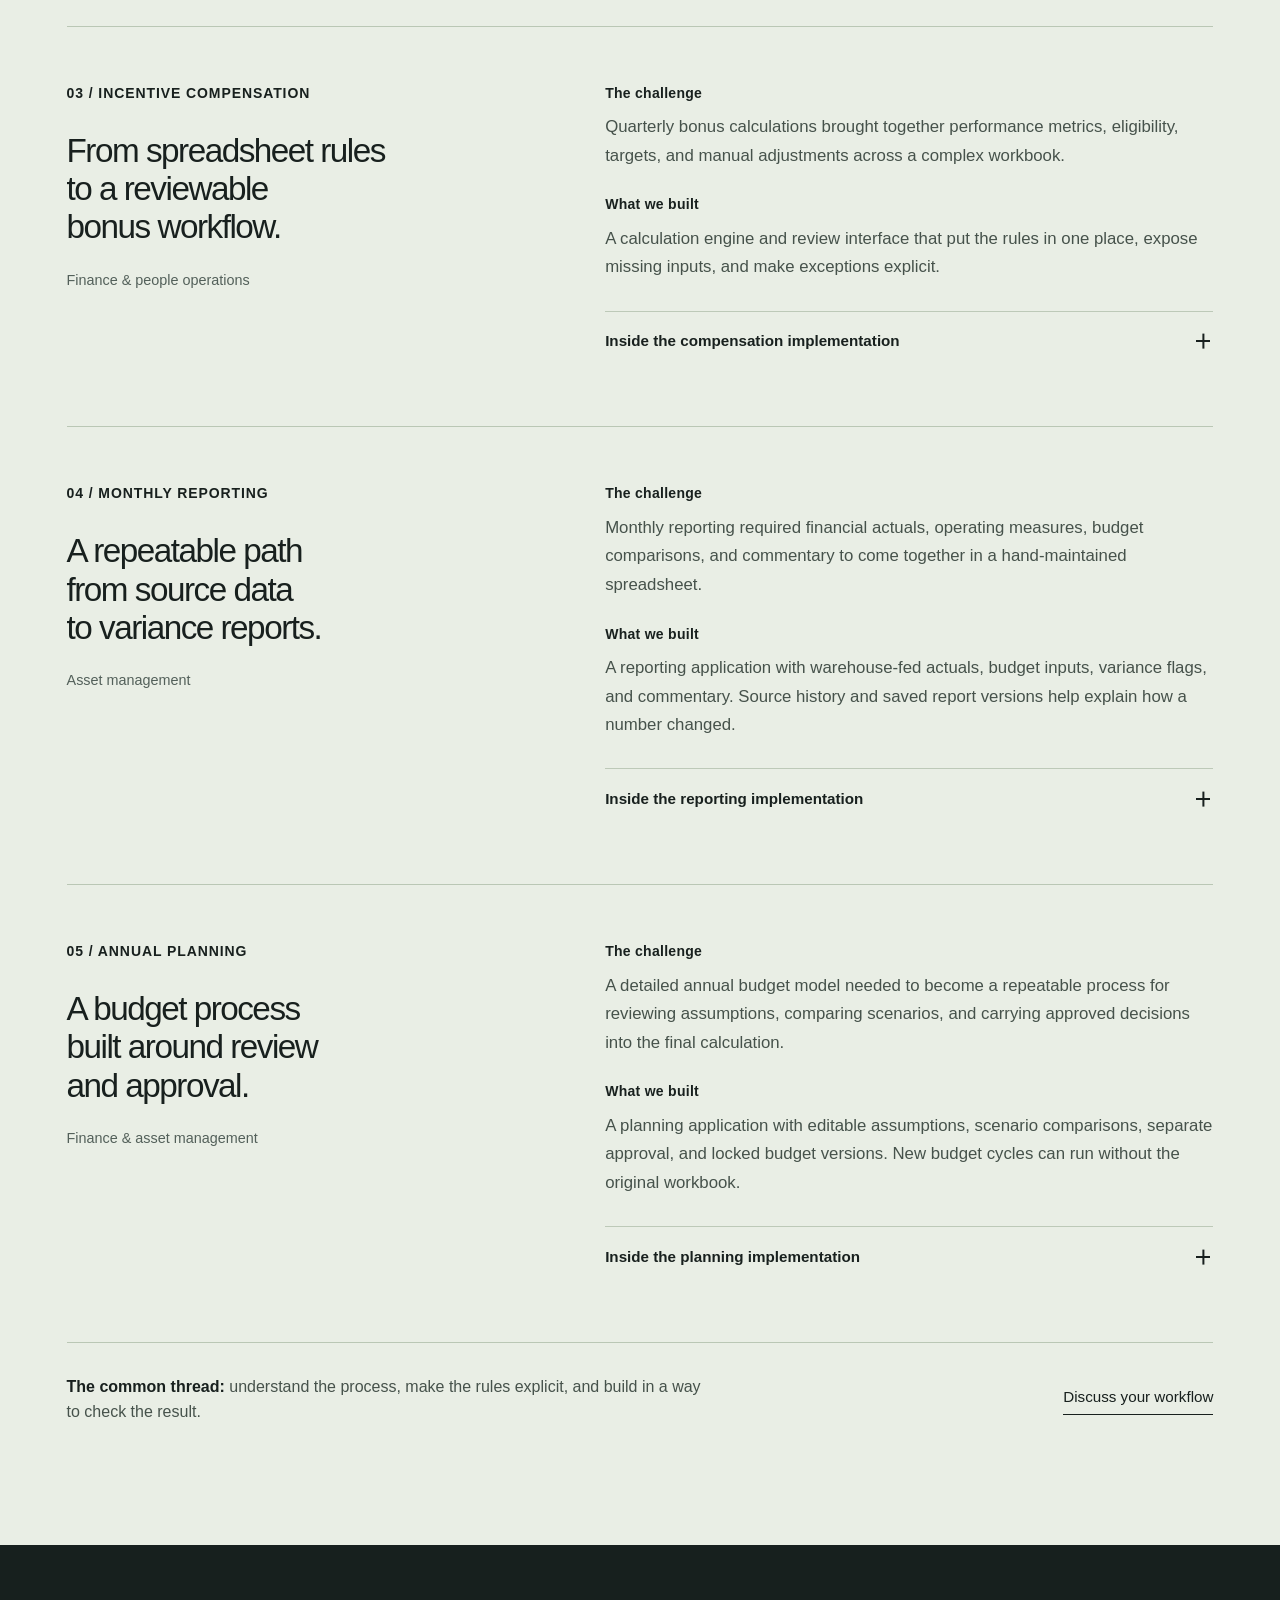
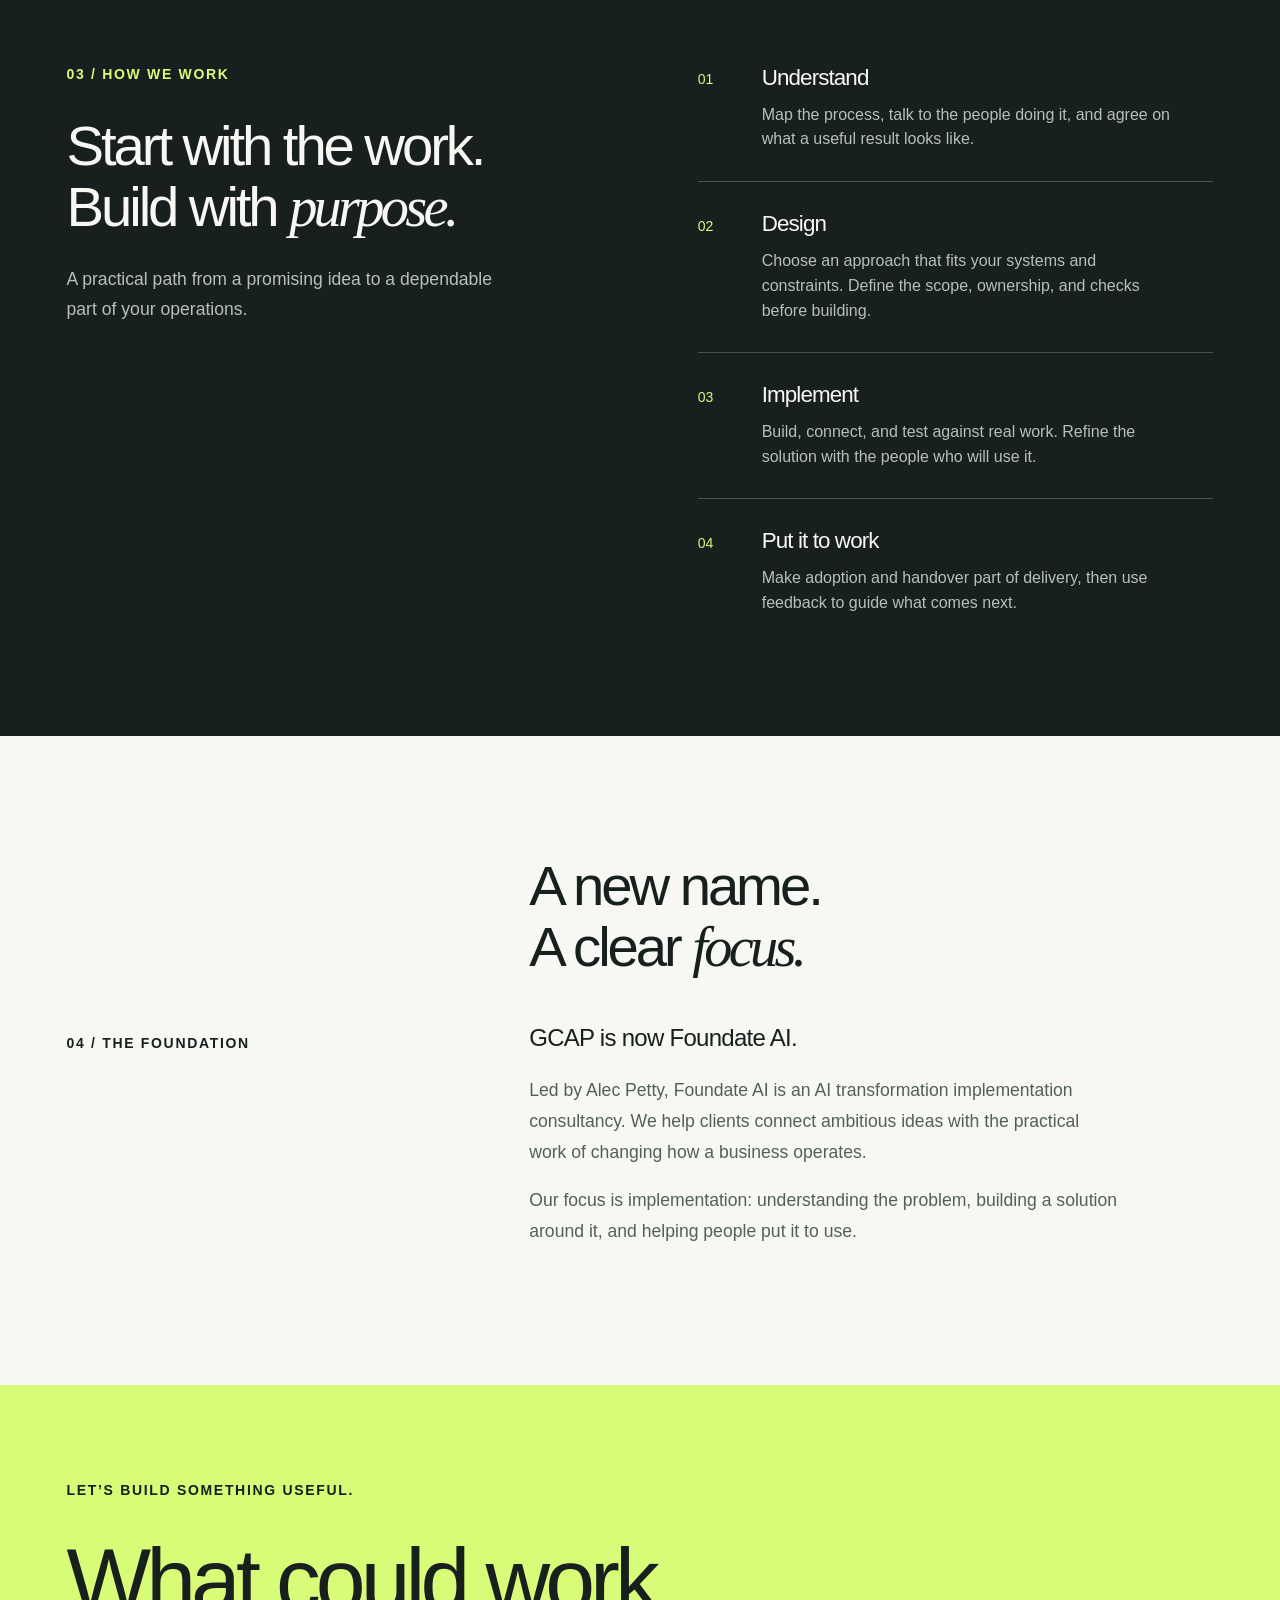
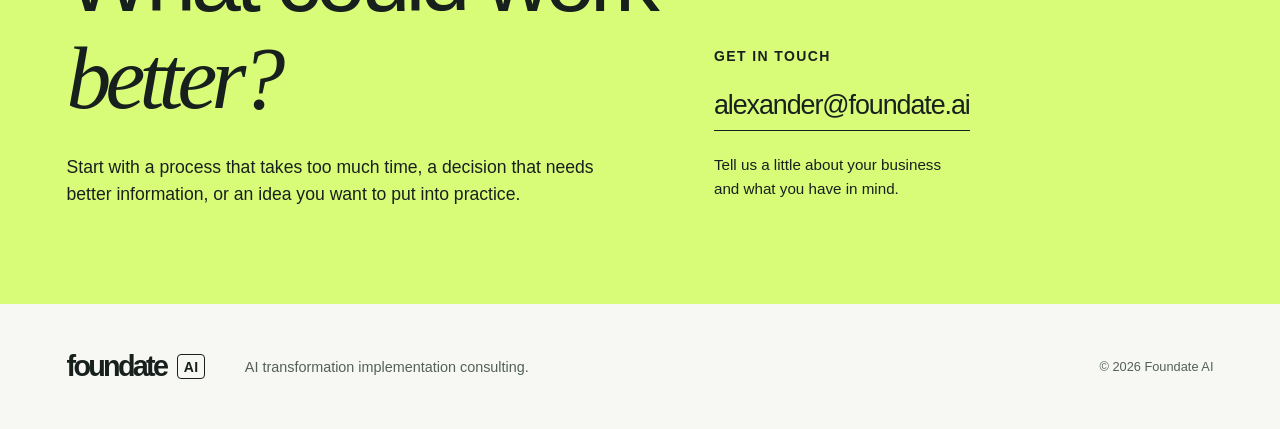
==== commit 7958a9f4: "Optimize assets, add launch metadata and README - Hero: 2.3 MB PNG replaced by 121 KB WebP with 187 " ====
--- a/index.html
+++ b/index.html
@@ -8,8 +8,22 @@
   <meta property="og:title" content="Foundate AI — AI transformation, implemented.">
   <meta property="og:description" content="Practical AI. Built into your business. AI transformation implementation consulting from Foundate AI, formerly GCAP.">
   <meta property="og:type" content="website">
+  <meta property="og:url" content="https://foundate.ai/">
+  <meta property="og:site_name" content="Foundate AI">
+  <meta property="og:image" content="https://foundate.ai/assets/og-image.jpg">
+  <meta property="og:image:width" content="1200">
+  <meta property="og:image:height" content="630">
+  <meta property="og:image:alt" content="Foundate AI — AI transformation, implemented.">
+  <meta name="twitter:card" content="summary_large_image">
+  <meta name="twitter:title" content="Foundate AI — AI transformation, implemented.">
+  <meta name="twitter:description" content="Practical AI. Built for your business. AI transformation implementation consulting from Foundate AI, formerly GCAP.">
+  <meta name="twitter:image" content="https://foundate.ai/assets/og-image.jpg">
+  <link rel="canonical" href="https://foundate.ai/">
   <title>Foundate AI — AI transformation, implemented.</title>
   <link rel="icon" type="image/svg+xml" href="data:image/svg+xml,%3Csvg xmlns='http://www.w3.org/2000/svg' viewBox='0 0 32 32'%3E%3Crect width='32' height='32' rx='6' fill='%2318201e'/%3E%3Cpath d='M9 8h16v5H14v4h8v5h-8v5H9z' fill='%23d8fb78'/%3E%3C/svg%3E">
+  <link rel="icon" type="image/png" sizes="32x32" href="assets/favicon-32.png">
+  <link rel="apple-touch-icon" sizes="180x180" href="assets/apple-touch-icon.png">
+  <link rel="manifest" href="manifest.webmanifest">
   <link rel="stylesheet" href="styles.css">
 </head>
 <body>
@@ -24,7 +38,7 @@
       <p class="eyebrow"><span class="small-cross" aria-hidden="true">✳</span> AI TRANSFORMATION, IMPLEMENTED.</p>
       <h1 id="hero-title">Practical AI.<br>Built for your<br><span class="serif-word">business.</span></h1>
       <div class="hero-bottom"><p>Turn AI ambition into systems your people can actually use. Foundate AI helps you identify the right work, build the solution, and put it into practice.</p><div class="hero-actions"><a class="button" href="#contact">Start a conversation</a><a class="text-link" href="#work">See our work</a></div></div></div>
-      <div class="hero-art"><img src="assets/foundations.png" alt="" width="1536" height="1024" fetchpriority="high"></div>
+      <div class="hero-art"><picture><source type="image/webp" srcset="assets/foundations.webp"><img src="assets/foundations.jpg" alt="" width="1536" height="1024" fetchpriority="high" decoding="async"></picture></div>
     </section>
     <div class="intro-strip"><div class="wrap strip-inner"><span>From the first question to everyday operation.</span><span class="strip-secondary">STRATEGY · IMPLEMENTATION · ADOPTION</span></div></div>
     <section class="section wrap" id="services" aria-labelledby="services-title">
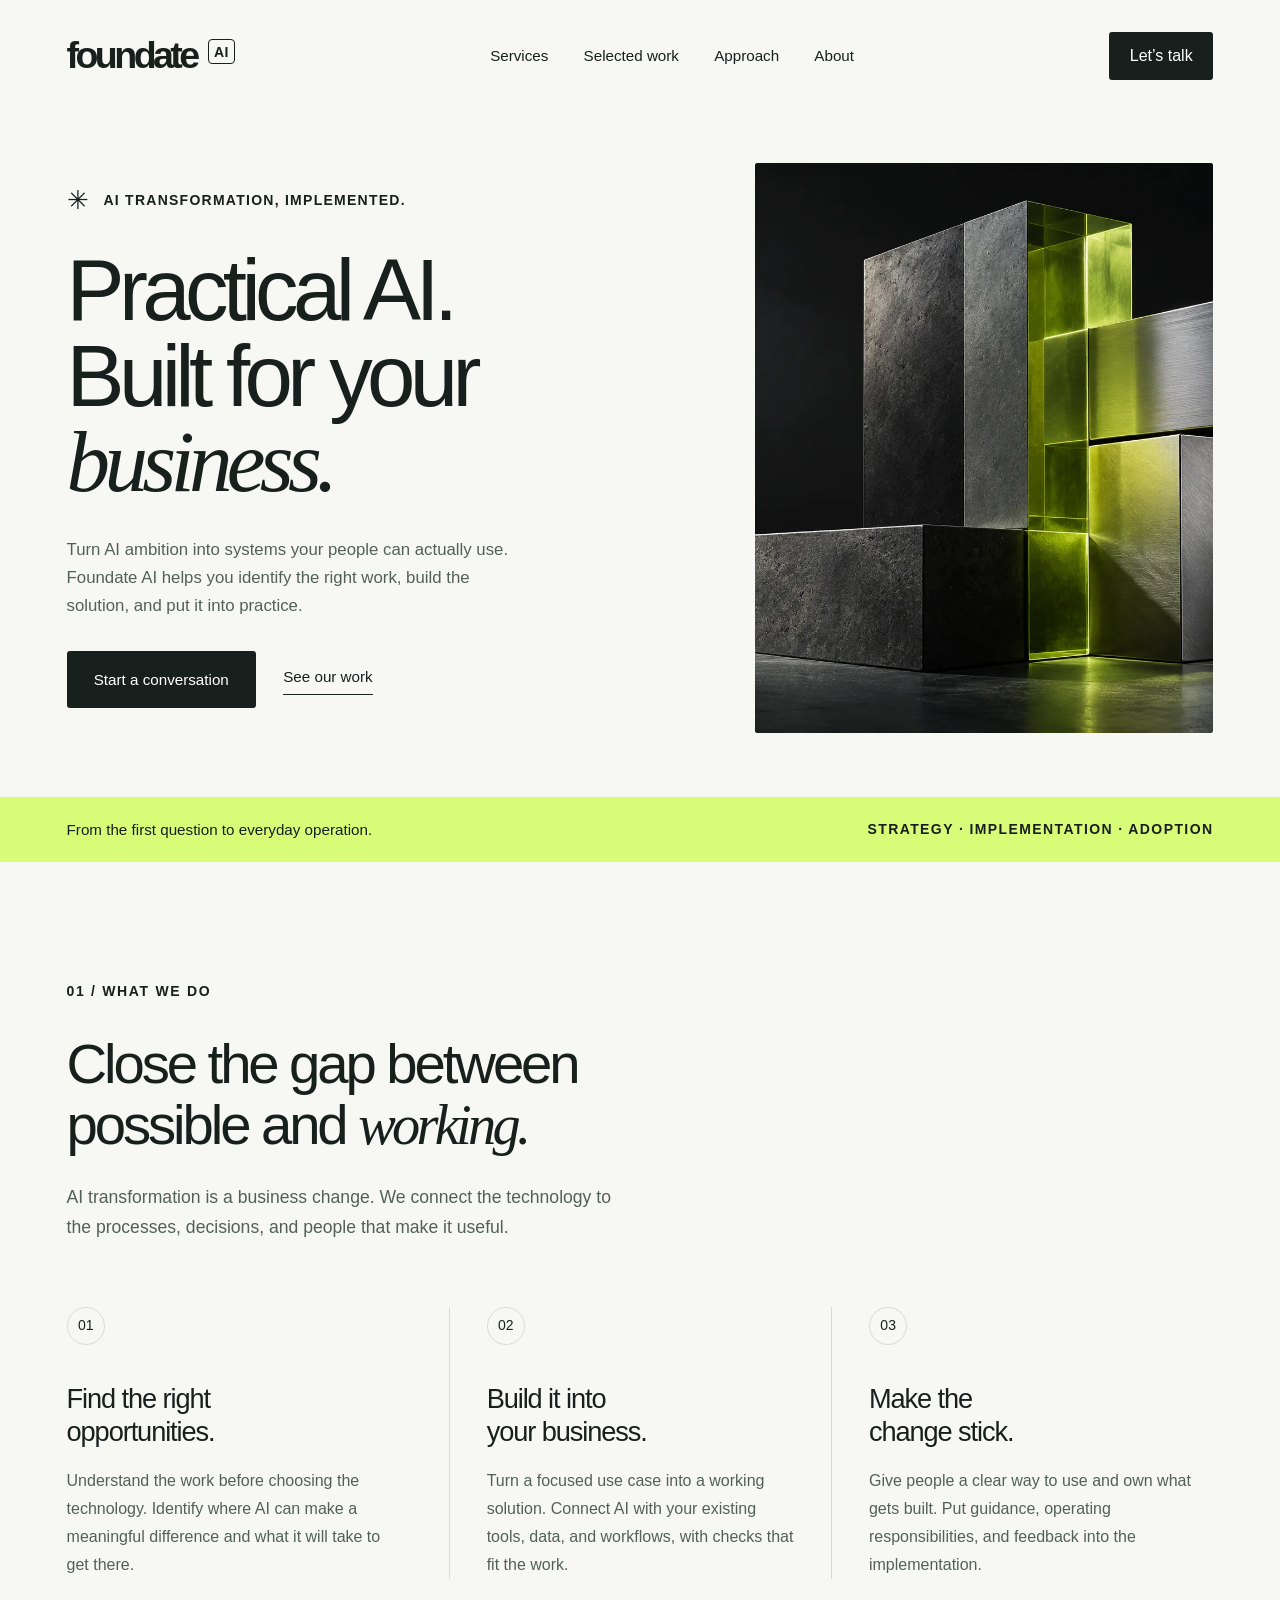
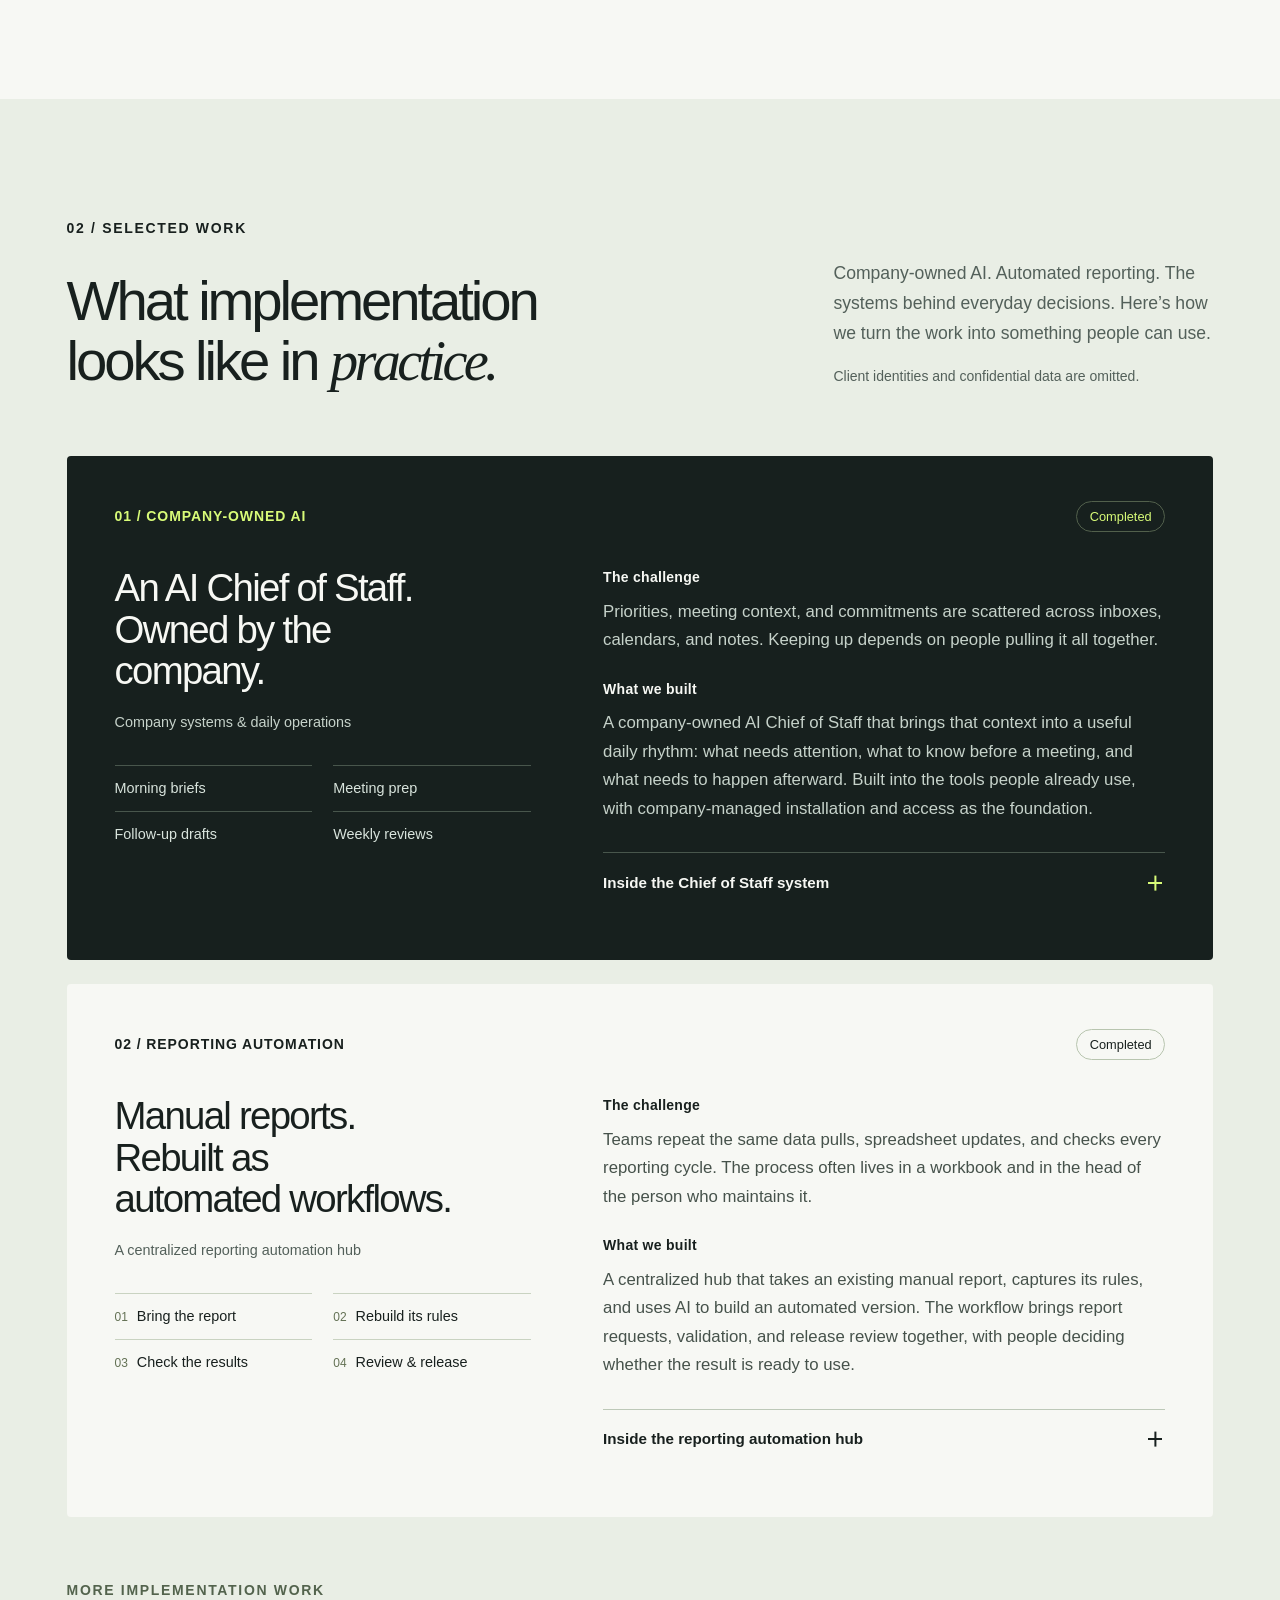
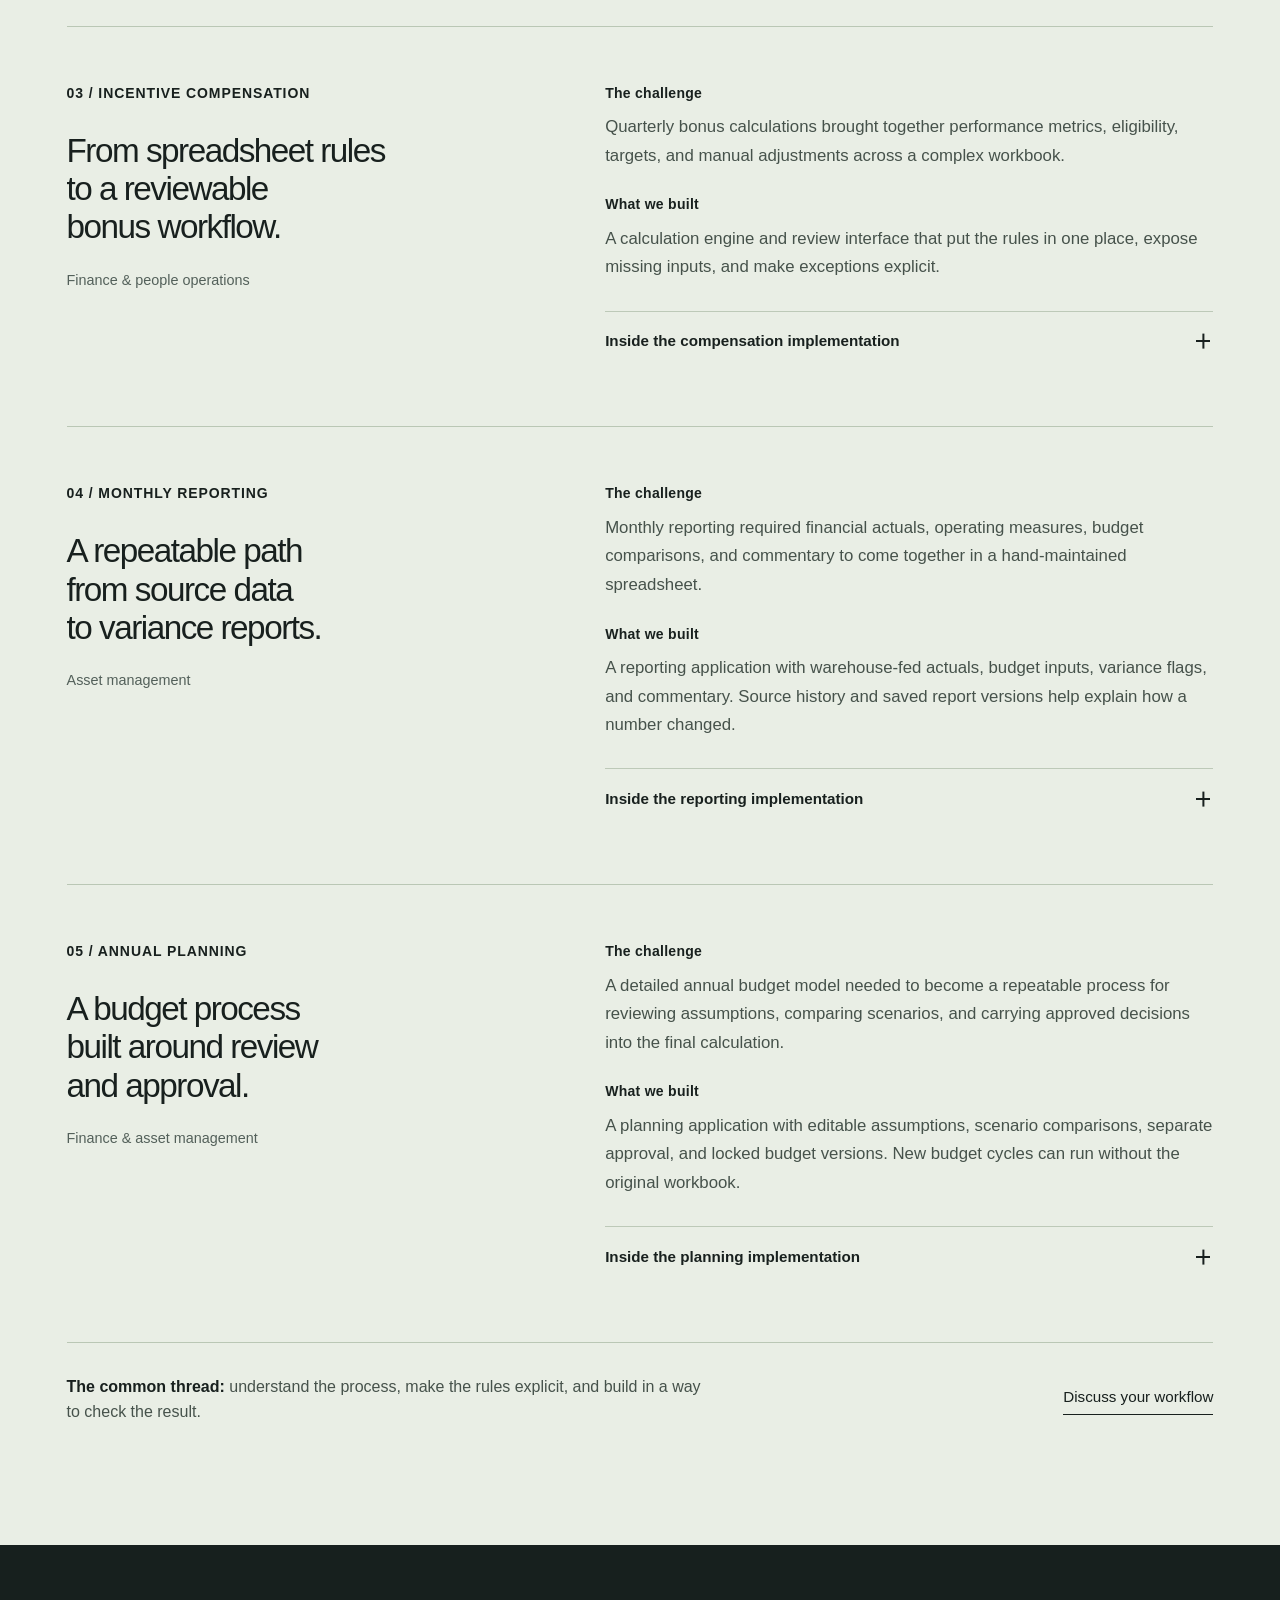
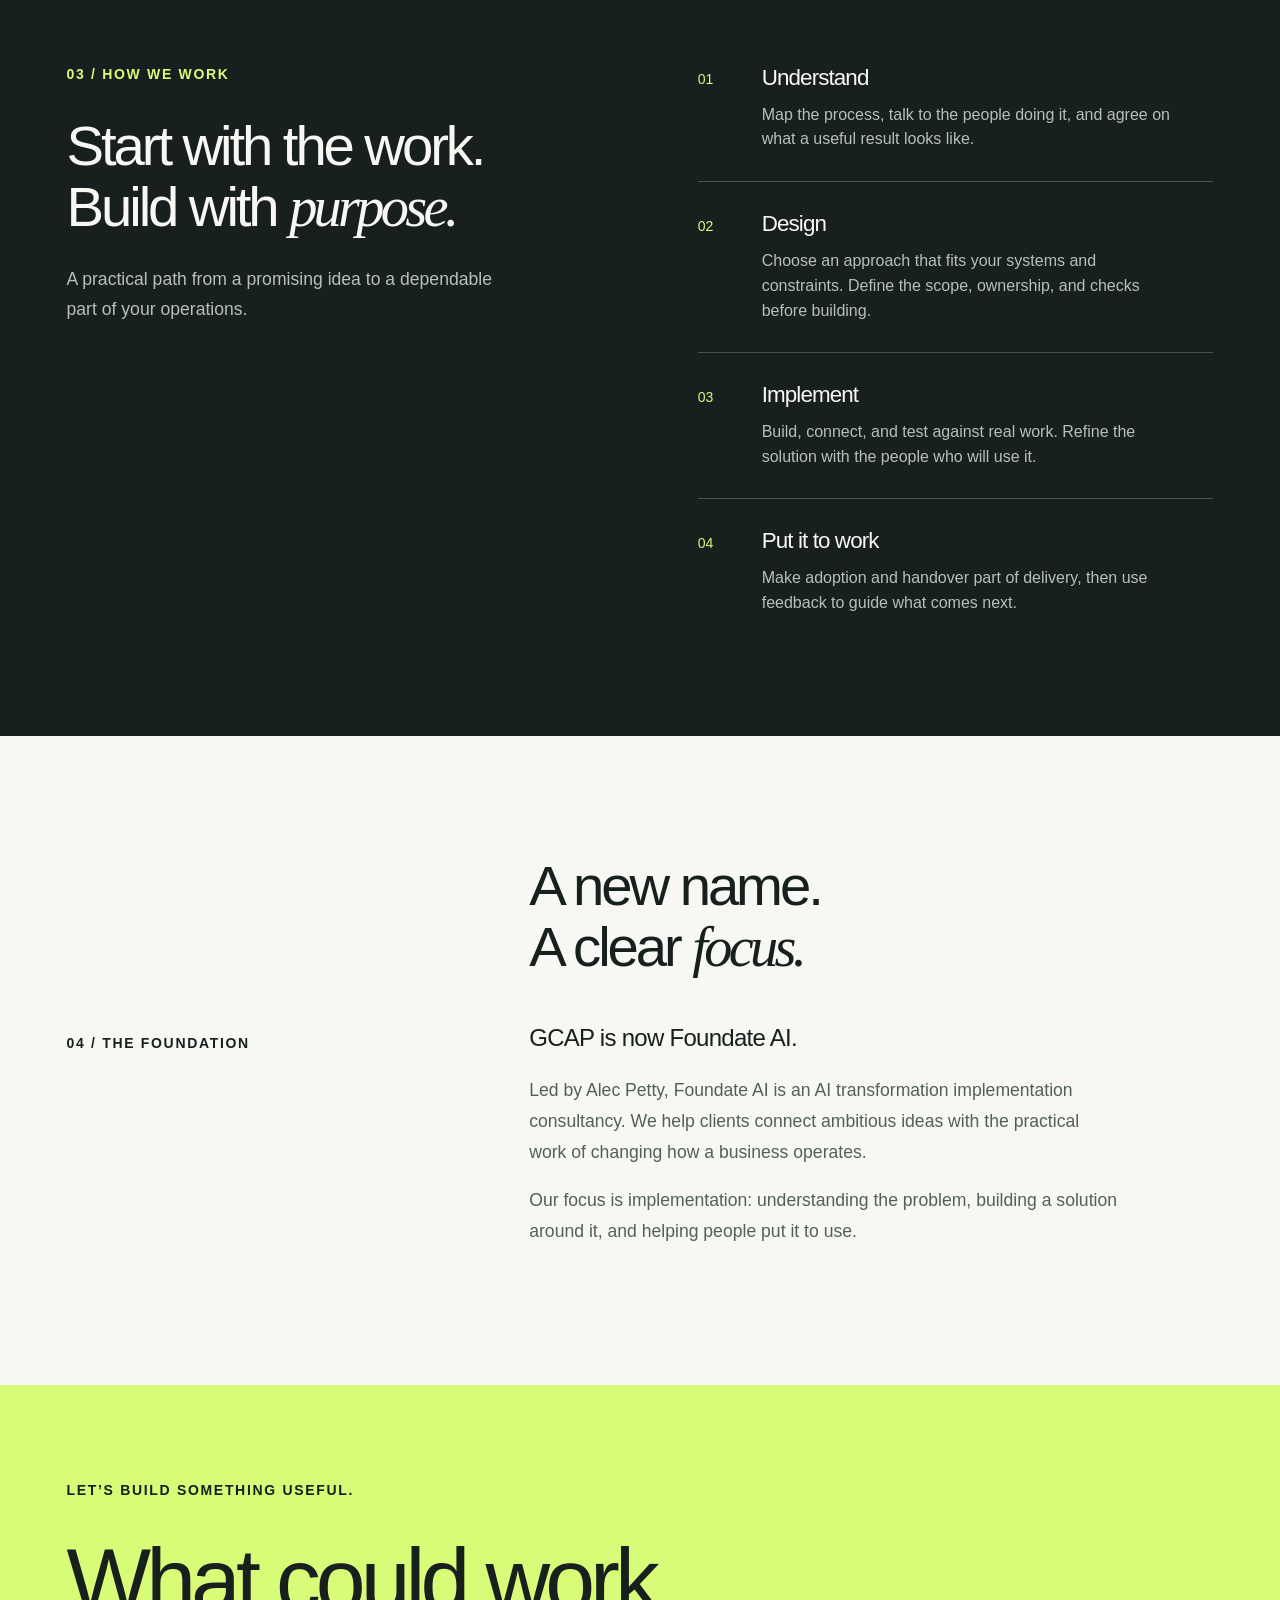
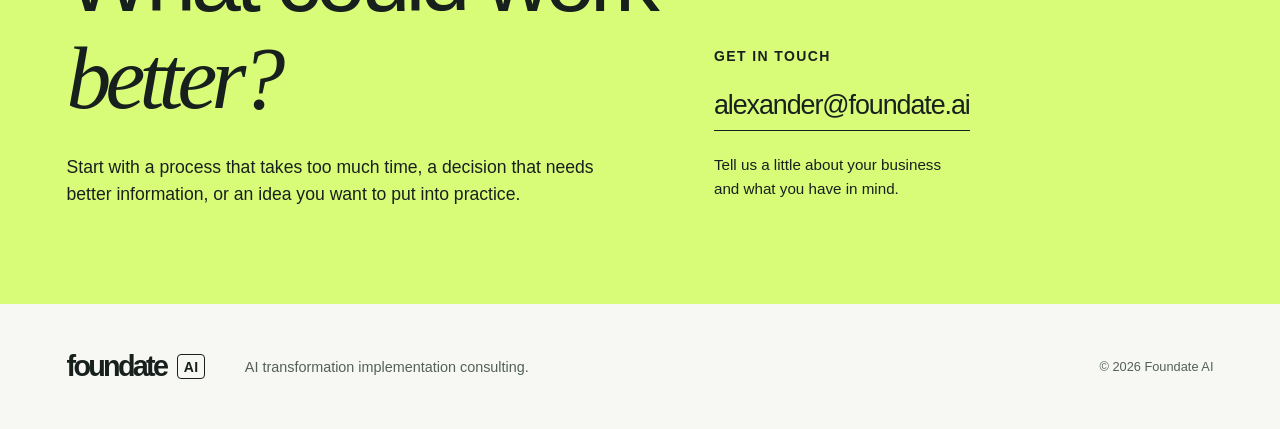
==== commit 42fb1f78: "Reframe the two featured projects as completed - Stage badge: 'Being finalized' -> 'Completed' on bo" ====
--- a/index.html
+++ b/index.html
@@ -54,17 +54,17 @@
     <section class="selected-work section" id="work" aria-labelledby="work-title"><div class="wrap">
       <div class="work-intro"><div><p class="eyebrow">02 / SELECTED WORK</p><h2 id="work-title">What implementation<br>looks like in <span class="serif-word">practice.</span></h2></div><p>Company-owned AI. Automated reporting. The systems behind everyday decisions. Here’s how we turn the work into something people can use.<span class="work-anonymity">Client identities and confidential data are omitted.</span></p></div>
       <article class="case-study featured-case featured-dark" aria-labelledby="chief-title">
-        <div class="feature-meta"><p class="case-category">01 / COMPANY-OWNED AI</p><span class="project-stage">Being finalized</span></div>
+        <div class="feature-meta"><p class="case-category">01 / COMPANY-OWNED AI</p><span class="project-stage">Completed</span></div>
         <div class="case-heading"><h3 id="chief-title">An AI Chief of Staff. <br>Owned by the <br>company.</h3><p class="case-context">Company systems &amp; daily operations</p><ul class="capability-list" aria-label="Chief of Staff outputs"><li>Morning briefs</li><li>Meeting prep</li><li>Follow-up drafts</li><li>Weekly reviews</li></ul></div>
-        <div class="case-body"><div class="case-block"><h4>The challenge</h4><p>Priorities, meeting context, and commitments are scattered across inboxes, calendars, and notes. Keeping up depends on people pulling it all together.</p></div><div class="case-block"><h4>What we’re building</h4><p>A company-owned AI Chief of Staff that brings that context into a useful daily rhythm: what needs attention, what to know before a meeting, and what needs to happen afterward. Built into the tools people already use, with company-managed installation and access as the foundation.</p></div>
-          <details class="case-details"><summary>Inside the Chief of Staff system<span class="detail-toggle" aria-hidden="true"></span></summary><div class="case-expanded"><h4>Built into the workflow</h4><ul><li>Email, calendar, meeting notes, and a personal commitment register feed the four outputs.</li><li>Checks require recommendations to cite supplied evidence and flag inputs the system could not read.</li><li>Follow-ups remain drafts and proposed commitments for the person to review.</li><li>The design puts installation, permissions, and model access under company control.</li></ul><div class="case-proof"><h4>Where it stands</h4><p>The initial add-on is built and uploaded to a development environment. Local checks cover the four workflows and their guardrails. User testing in the live workspace is next.</p></div></div></details>
+        <div class="case-body"><div class="case-block"><h4>The challenge</h4><p>Priorities, meeting context, and commitments are scattered across inboxes, calendars, and notes. Keeping up depends on people pulling it all together.</p></div><div class="case-block"><h4>What we built</h4><p>A company-owned AI Chief of Staff that brings that context into a useful daily rhythm: what needs attention, what to know before a meeting, and what needs to happen afterward. Built into the tools people already use, with company-managed installation and access as the foundation.</p></div>
+          <details class="case-details"><summary>Inside the Chief of Staff system<span class="detail-toggle" aria-hidden="true"></span></summary><div class="case-expanded"><h4>Built into the workflow</h4><ul><li>Email, calendar, meeting notes, and a personal commitment register feed the four outputs.</li><li>Checks require recommendations to cite supplied evidence and flag inputs the system could not read.</li><li>Follow-ups remain drafts and proposed commitments for the person to review.</li><li>Installation, permissions, and model access sit under company control.</li></ul><div class="case-proof"><h4>How it was checked</h4><p>Each of the four workflows was exercised end to end against its guardrails: recommendations had to cite the evidence they were given, inputs the system could not read were flagged rather than guessed at, and every follow-up stayed a draft until a person reviewed it.</p></div></div></details>
         </div>
       </article>
       <article class="case-study featured-case featured-light" aria-labelledby="hub-title">
-        <div class="feature-meta"><p class="case-category">02 / REPORTING AUTOMATION</p><span class="project-stage">Being finalized</span></div>
+        <div class="feature-meta"><p class="case-category">02 / REPORTING AUTOMATION</p><span class="project-stage">Completed</span></div>
         <div class="case-heading"><h3 id="hub-title">Manual reports. <br>Rebuilt as <br>automated workflows.</h3><p class="case-context">A centralized reporting automation hub</p><ol class="capability-list report-flow" aria-label="Reporting automation workflow"><li>Bring the report</li><li>Rebuild its rules</li><li>Check the results</li><li>Review &amp; release</li></ol></div>
-        <div class="case-body"><div class="case-block"><h4>The challenge</h4><p>Teams repeat the same data pulls, spreadsheet updates, and checks every reporting cycle. The process often lives in a workbook and in the head of the person who maintains it.</p></div><div class="case-block"><h4>What we’re building</h4><p>A centralized hub that takes an existing manual report, captures its rules, and uses AI to build an automated version. The workflow brings report requests, validation, and release review together, with people deciding whether the result is ready to use.</p></div>
-          <details class="case-details"><summary>Inside the reporting automation hub<span class="detail-toggle" aria-hidden="true"></span></summary><div class="case-expanded"><h4>How a report moves through the system</h4><ul><li>Start with the report, its source data, business rules, and past examples.</li><li>The AI builder writes the automation using synthetic practice data.</li><li>Independent checks test the calculation and whether the generated automation follows its operating rules.</li><li>The release design adds comparison with historical reports, two live cycles alongside the manual process, and separate human approval and publication.</li></ul><div class="case-proof"><h4>Where it stands</h4><p>The first AI-generated practice report passed independent checks across 12 monthly periods using synthetic data. Validation in the company’s workspace and the first real-report pilot are next.</p></div></div></details>
+        <div class="case-body"><div class="case-block"><h4>The challenge</h4><p>Teams repeat the same data pulls, spreadsheet updates, and checks every reporting cycle. The process often lives in a workbook and in the head of the person who maintains it.</p></div><div class="case-block"><h4>What we built</h4><p>A centralized hub that takes an existing manual report, captures its rules, and uses AI to build an automated version. The workflow brings report requests, validation, and release review together, with people deciding whether the result is ready to use.</p></div>
+          <details class="case-details"><summary>Inside the reporting automation hub<span class="detail-toggle" aria-hidden="true"></span></summary><div class="case-expanded"><h4>How a report moves through the system</h4><ul><li>Start with the report, its source data, business rules, and past examples.</li><li>The AI builder writes the automation using synthetic practice data.</li><li>Independent checks test the calculation and whether the generated automation follows its operating rules.</li><li>Before a report is released, it is compared with historical versions, run for two live cycles alongside the manual process, and approved and published as separate human steps.</li></ul><div class="case-proof"><h4>How it was checked</h4><p>The first AI-generated report passed independent checks across 12 monthly periods of practice data, and the generated automation was tested for conformance with its operating rules before it reached review.</p></div></div></details>
         </div>
       </article>
       <p class="eyebrow supporting-work-label">MORE IMPLEMENTATION WORK</p>
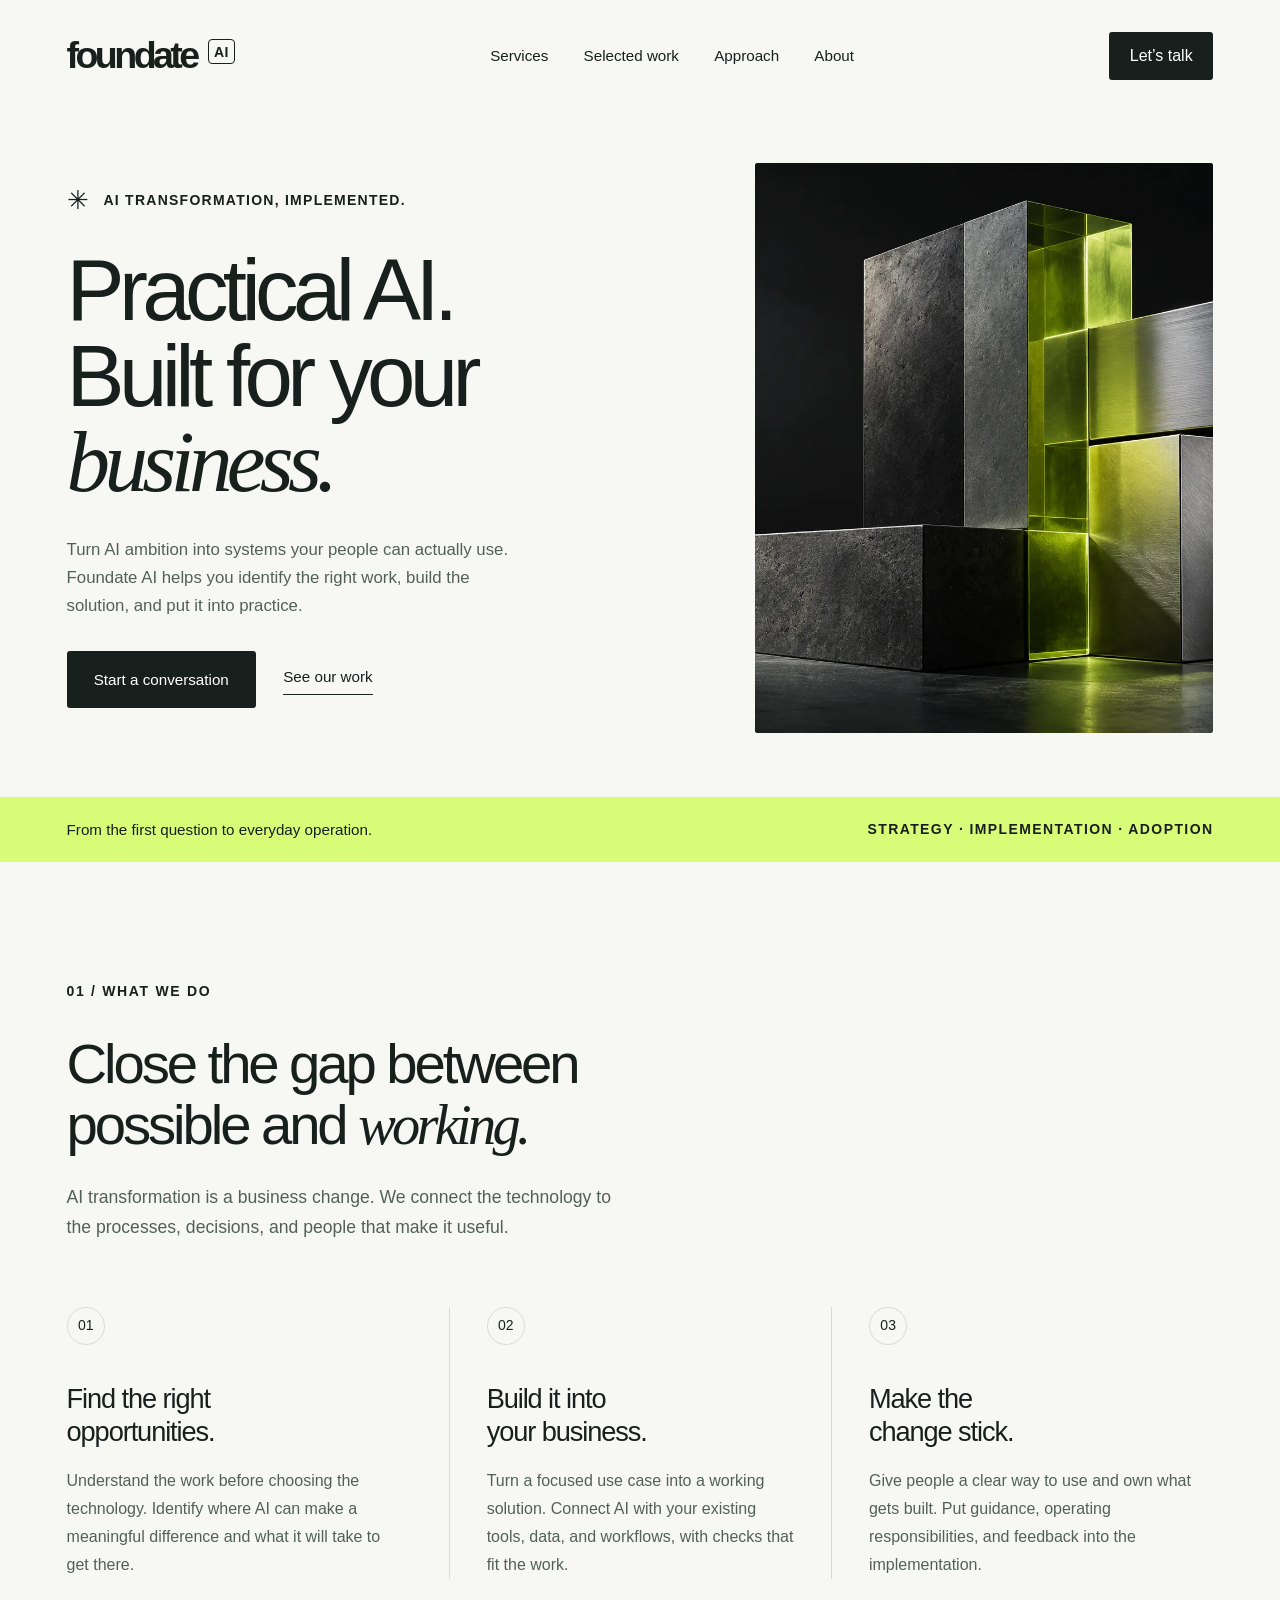
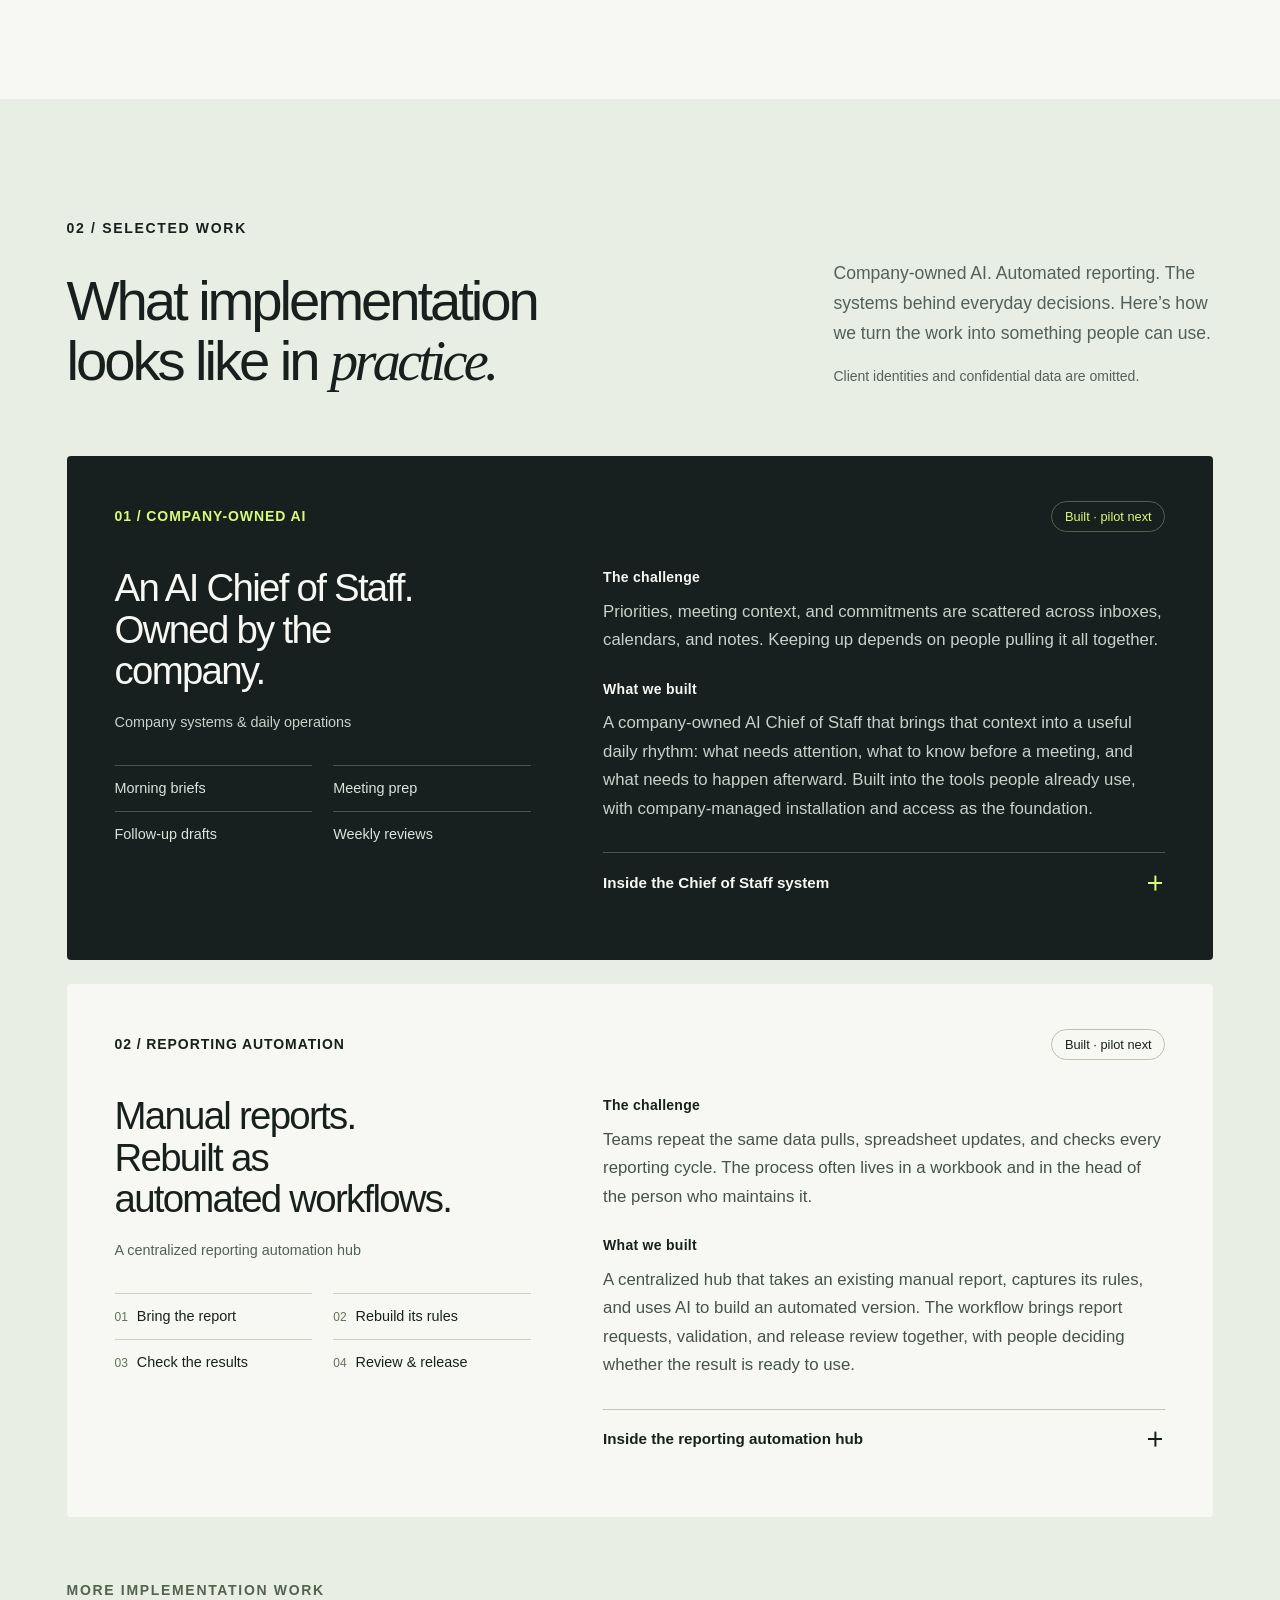
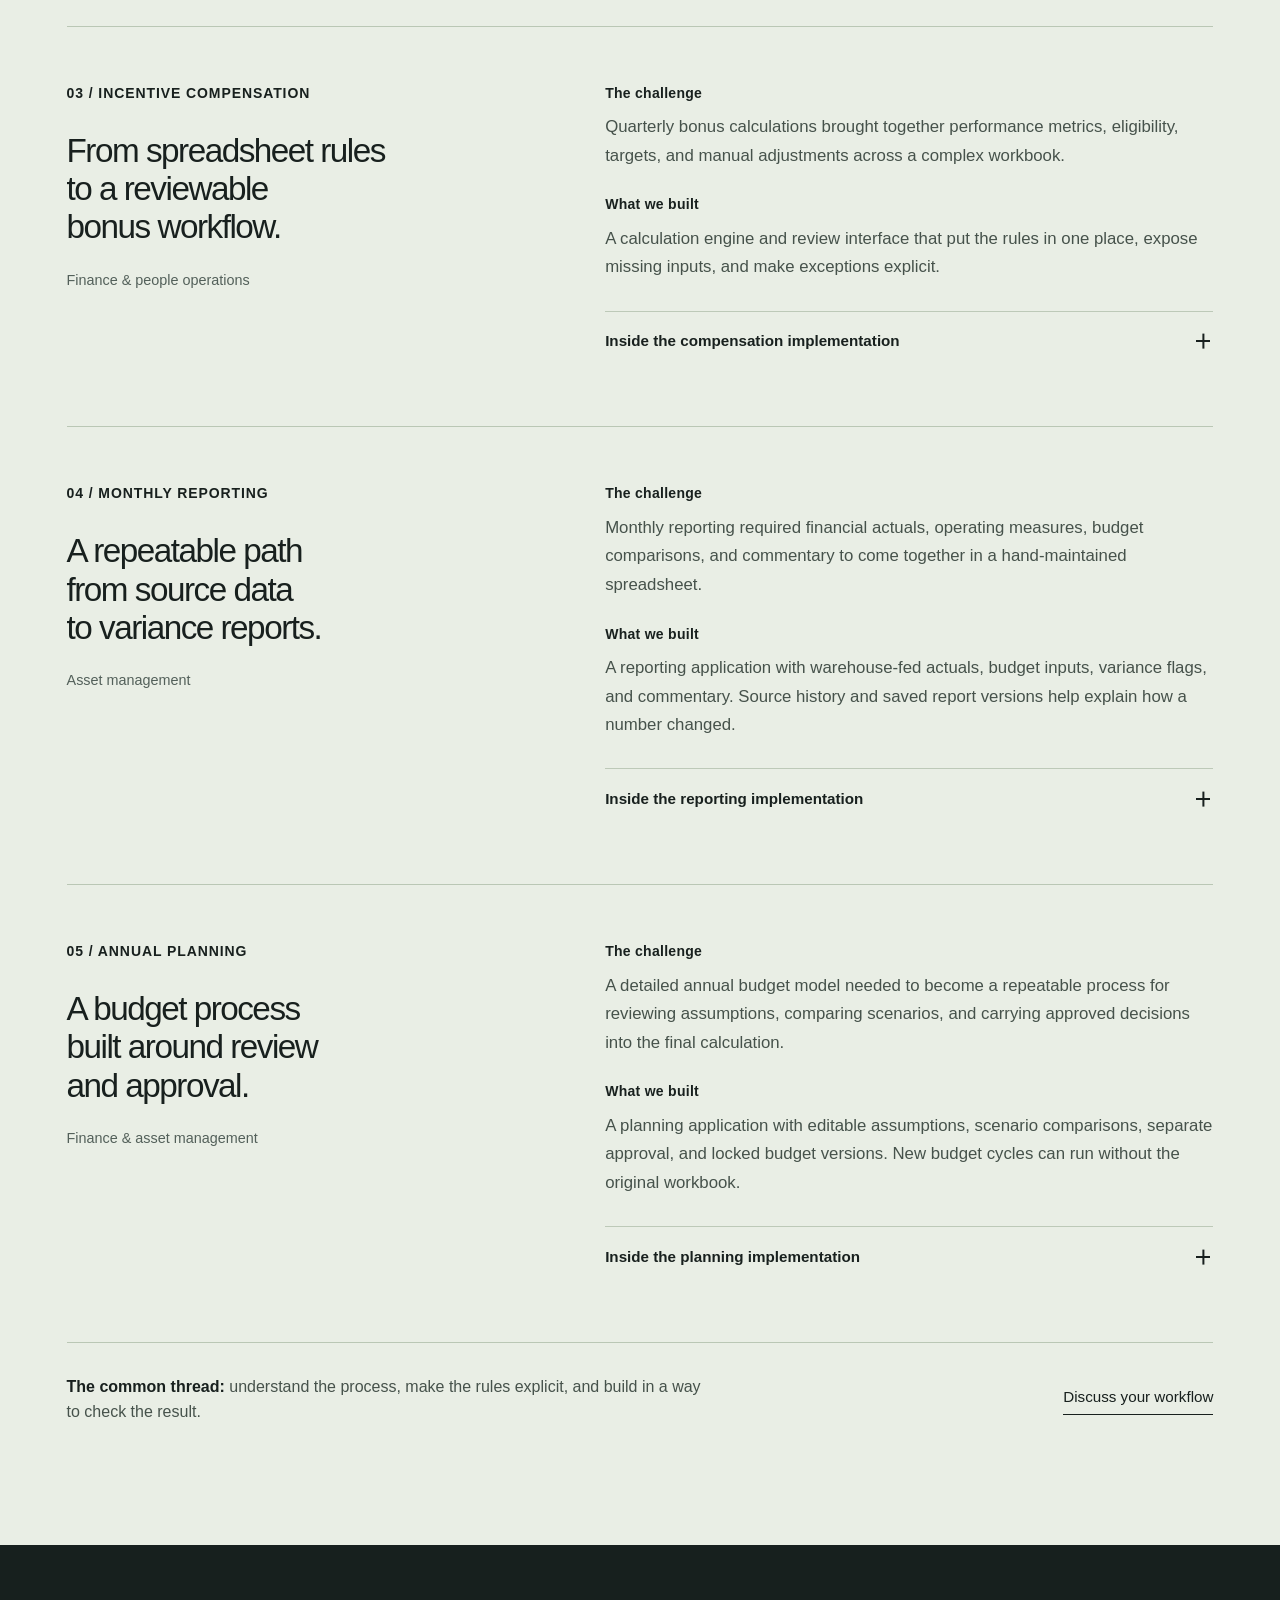
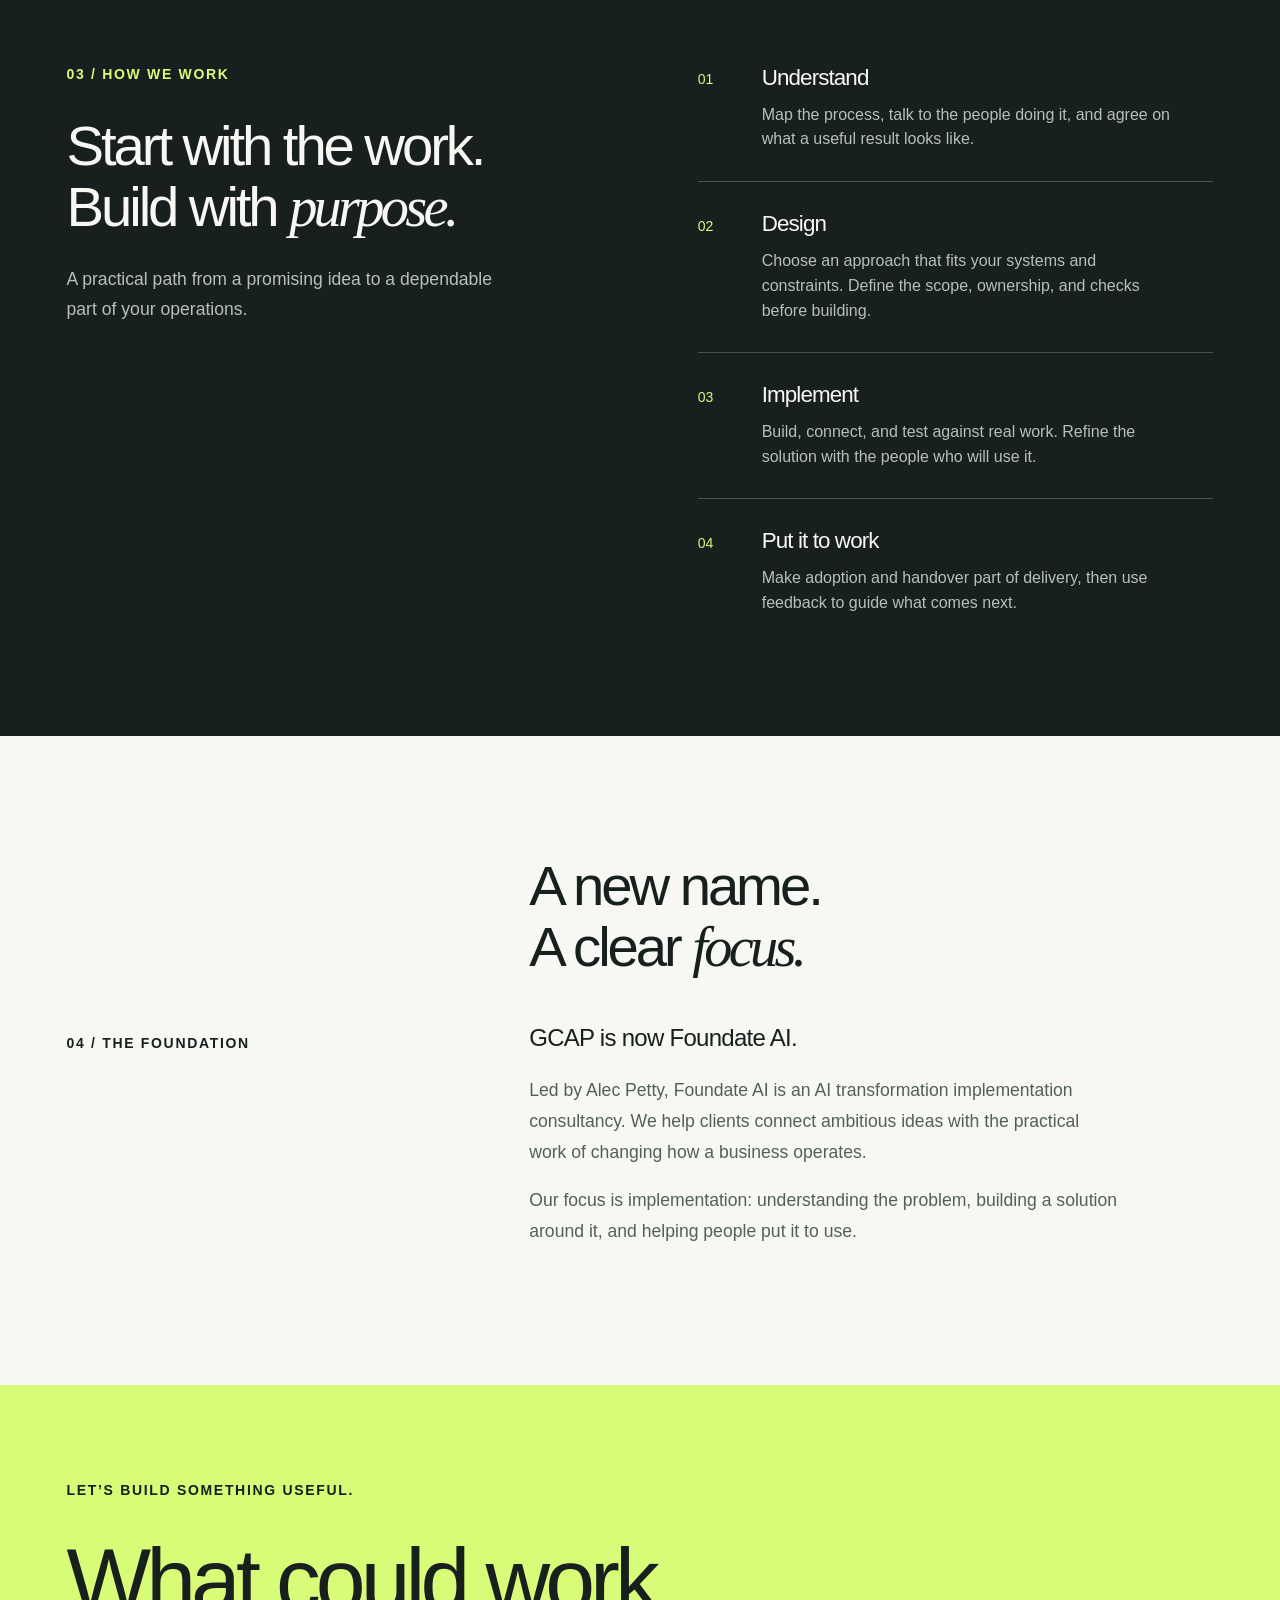
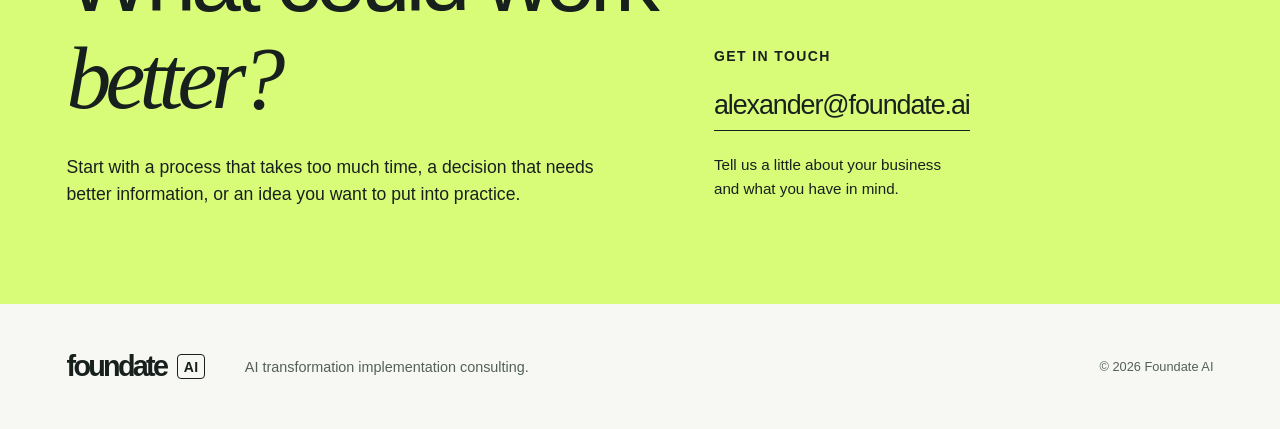
==== commit 55fe10f1: "Correct the status of the two featured projects The project record shows the Chief of Staff add-on b" ====
--- a/index.html
+++ b/index.html
@@ -54,17 +54,17 @@
     <section class="selected-work section" id="work" aria-labelledby="work-title"><div class="wrap">
       <div class="work-intro"><div><p class="eyebrow">02 / SELECTED WORK</p><h2 id="work-title">What implementation<br>looks like in <span class="serif-word">practice.</span></h2></div><p>Company-owned AI. Automated reporting. The systems behind everyday decisions. Here’s how we turn the work into something people can use.<span class="work-anonymity">Client identities and confidential data are omitted.</span></p></div>
       <article class="case-study featured-case featured-dark" aria-labelledby="chief-title">
-        <div class="feature-meta"><p class="case-category">01 / COMPANY-OWNED AI</p><span class="project-stage">Completed</span></div>
+        <div class="feature-meta"><p class="case-category">01 / COMPANY-OWNED AI</p><span class="project-stage">Built · pilot next</span></div>
         <div class="case-heading"><h3 id="chief-title">An AI Chief of Staff. <br>Owned by the <br>company.</h3><p class="case-context">Company systems &amp; daily operations</p><ul class="capability-list" aria-label="Chief of Staff outputs"><li>Morning briefs</li><li>Meeting prep</li><li>Follow-up drafts</li><li>Weekly reviews</li></ul></div>
         <div class="case-body"><div class="case-block"><h4>The challenge</h4><p>Priorities, meeting context, and commitments are scattered across inboxes, calendars, and notes. Keeping up depends on people pulling it all together.</p></div><div class="case-block"><h4>What we built</h4><p>A company-owned AI Chief of Staff that brings that context into a useful daily rhythm: what needs attention, what to know before a meeting, and what needs to happen afterward. Built into the tools people already use, with company-managed installation and access as the foundation.</p></div>
-          <details class="case-details"><summary>Inside the Chief of Staff system<span class="detail-toggle" aria-hidden="true"></span></summary><div class="case-expanded"><h4>Built into the workflow</h4><ul><li>Email, calendar, meeting notes, and a personal commitment register feed the four outputs.</li><li>Checks require recommendations to cite supplied evidence and flag inputs the system could not read.</li><li>Follow-ups remain drafts and proposed commitments for the person to review.</li><li>Installation, permissions, and model access sit under company control.</li></ul><div class="case-proof"><h4>How it was checked</h4><p>Each of the four workflows was exercised end to end against its guardrails: recommendations had to cite the evidence they were given, inputs the system could not read were flagged rather than guessed at, and every follow-up stayed a draft until a person reviewed it.</p></div></div></details>
+          <details class="case-details"><summary>Inside the Chief of Staff system<span class="detail-toggle" aria-hidden="true"></span></summary><div class="case-expanded"><h4>Built into the workflow</h4><ul><li>Email, calendar, meeting notes, and a personal commitment register feed the four outputs.</li><li>Checks require recommendations to cite supplied evidence and flag inputs the system could not read.</li><li>Follow-ups remain drafts and proposed commitments for the person to review.</li><li>It runs as each person inside the company’s own Google account and never sends mail on anyone’s behalf.</li></ul><div class="case-proof"><h4>How it was checked</h4><p>More than 70 automated tests run all four workflows on synthetic people. Any recommendation that cites nothing from its inputs is removed, dates are written by code rather than the model, and a static check confirms it can only send mail to its own user. A staff pilot in the company’s own Google account is next.</p></div></div></details>
         </div>
       </article>
       <article class="case-study featured-case featured-light" aria-labelledby="hub-title">
-        <div class="feature-meta"><p class="case-category">02 / REPORTING AUTOMATION</p><span class="project-stage">Completed</span></div>
+        <div class="feature-meta"><p class="case-category">02 / REPORTING AUTOMATION</p><span class="project-stage">Built · pilot next</span></div>
         <div class="case-heading"><h3 id="hub-title">Manual reports. <br>Rebuilt as <br>automated workflows.</h3><p class="case-context">A centralized reporting automation hub</p><ol class="capability-list report-flow" aria-label="Reporting automation workflow"><li>Bring the report</li><li>Rebuild its rules</li><li>Check the results</li><li>Review &amp; release</li></ol></div>
         <div class="case-body"><div class="case-block"><h4>The challenge</h4><p>Teams repeat the same data pulls, spreadsheet updates, and checks every reporting cycle. The process often lives in a workbook and in the head of the person who maintains it.</p></div><div class="case-block"><h4>What we built</h4><p>A centralized hub that takes an existing manual report, captures its rules, and uses AI to build an automated version. The workflow brings report requests, validation, and release review together, with people deciding whether the result is ready to use.</p></div>
-          <details class="case-details"><summary>Inside the reporting automation hub<span class="detail-toggle" aria-hidden="true"></span></summary><div class="case-expanded"><h4>How a report moves through the system</h4><ul><li>Start with the report, its source data, business rules, and past examples.</li><li>The AI builder writes the automation using synthetic practice data.</li><li>Independent checks test the calculation and whether the generated automation follows its operating rules.</li><li>Before a report is released, it is compared with historical versions, run for two live cycles alongside the manual process, and approved and published as separate human steps.</li></ul><div class="case-proof"><h4>How it was checked</h4><p>The first AI-generated report passed independent checks across 12 monthly periods of practice data, and the generated automation was tested for conformance with its operating rules before it reached review.</p></div></div></details>
+          <details class="case-details"><summary>Inside the reporting automation hub<span class="detail-toggle" aria-hidden="true"></span></summary><div class="case-expanded"><h4>How a report moves through the system</h4><ul><li>Start with the report, its source data, business rules, and past examples.</li><li>The AI builder writes the automation using synthetic practice data.</li><li>Separate checks compare the result with a known-correct answer key and confirm the generated automation follows its operating rules.</li><li>Before a report is released, it is compared with historical versions, run for two live cycles alongside the manual process, and approved and published as separate human steps.</li></ul><div class="case-proof"><h4>How it was checked</h4><p>On practice data, the first AI-built report reproduced all twelve months exactly when run on Google, with no differences from the known-correct result. No real report has gone through it yet; the first one is next.</p></div></div></details>
         </div>
       </article>
       <p class="eyebrow supporting-work-label">MORE IMPLEMENTATION WORK</p>
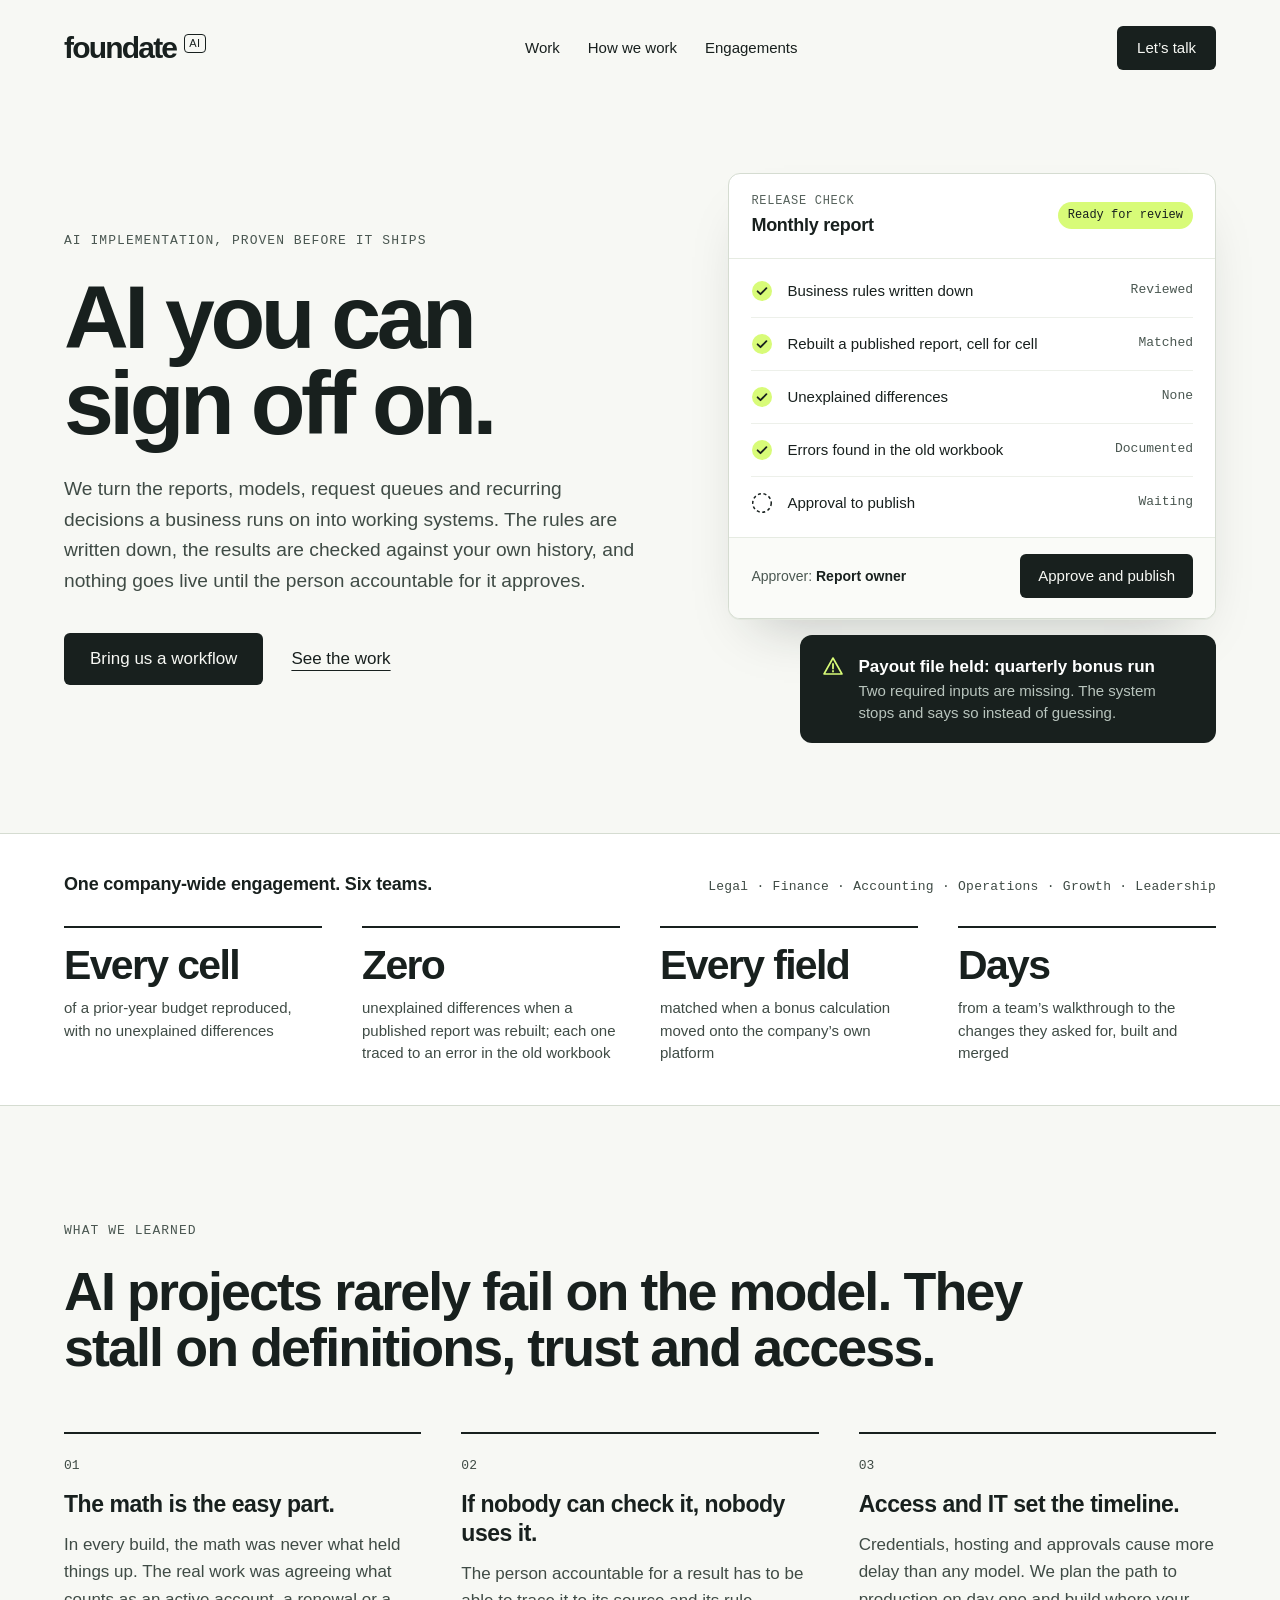
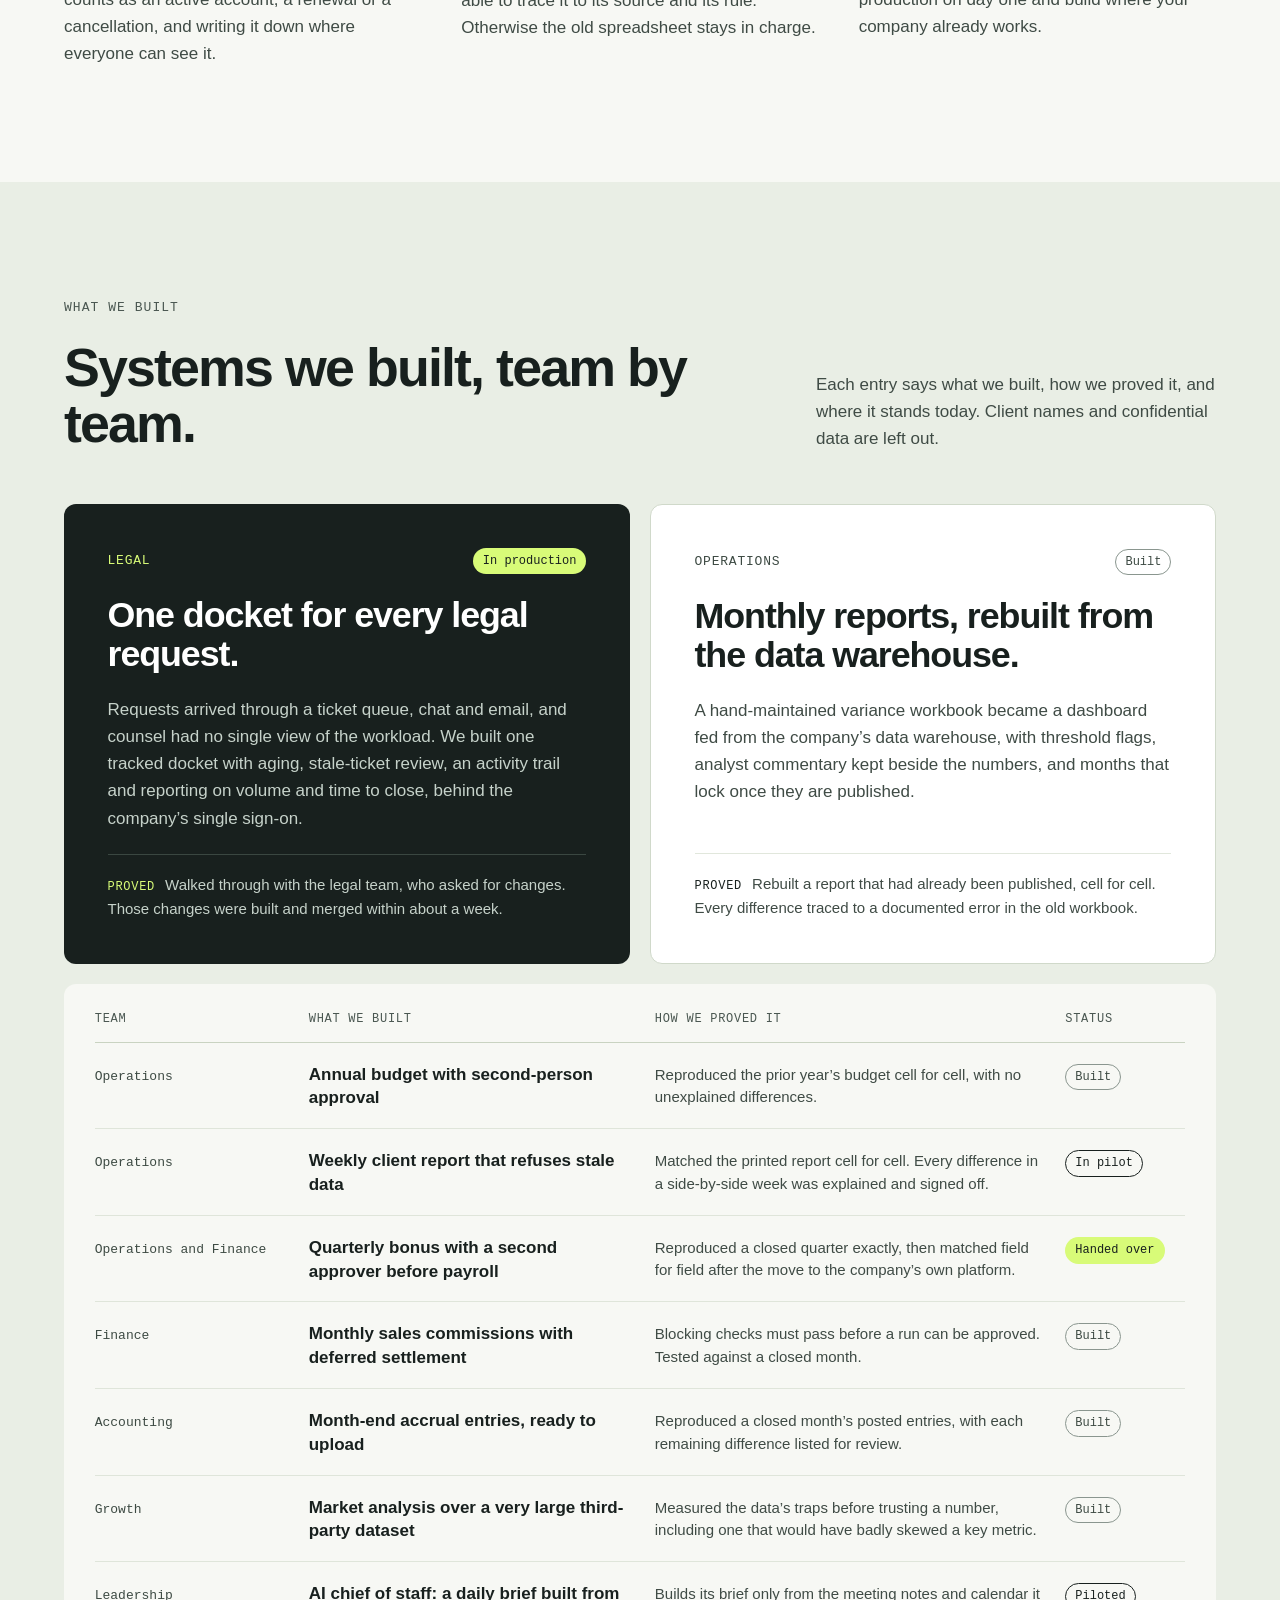
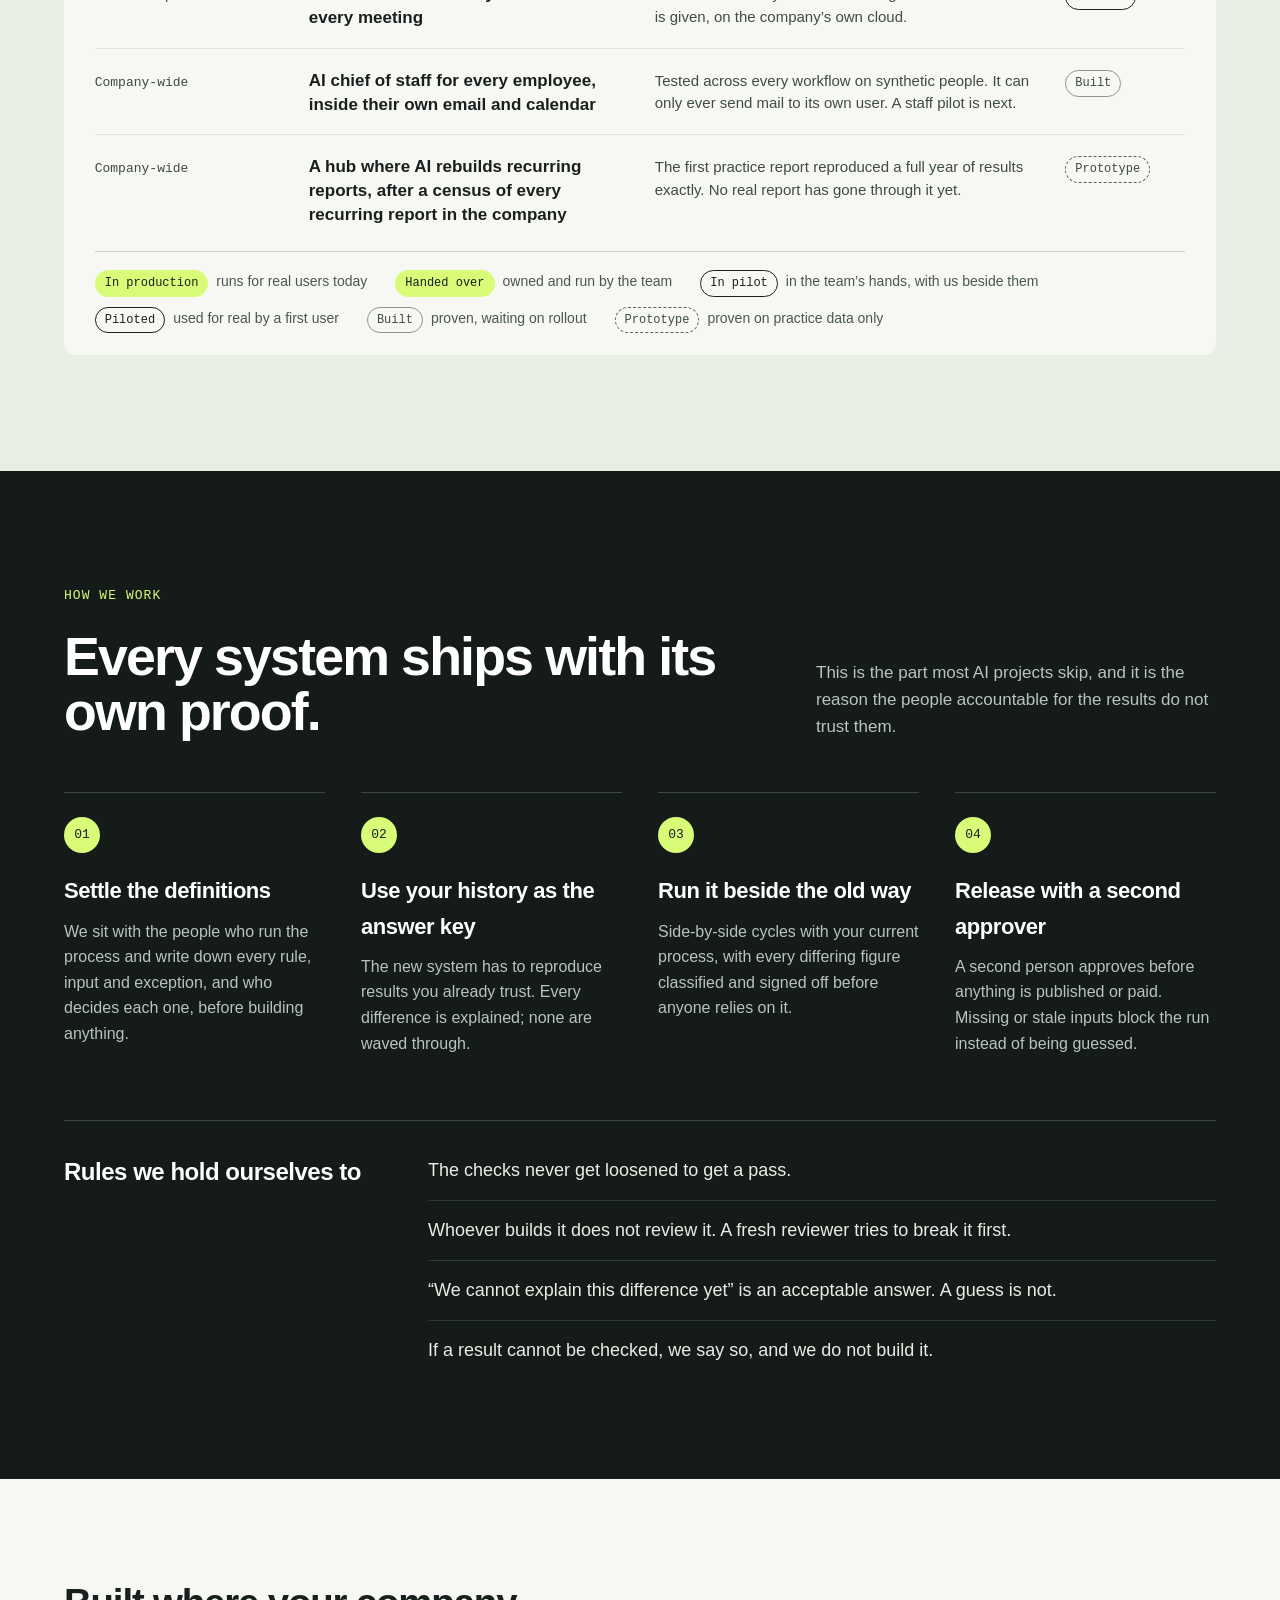
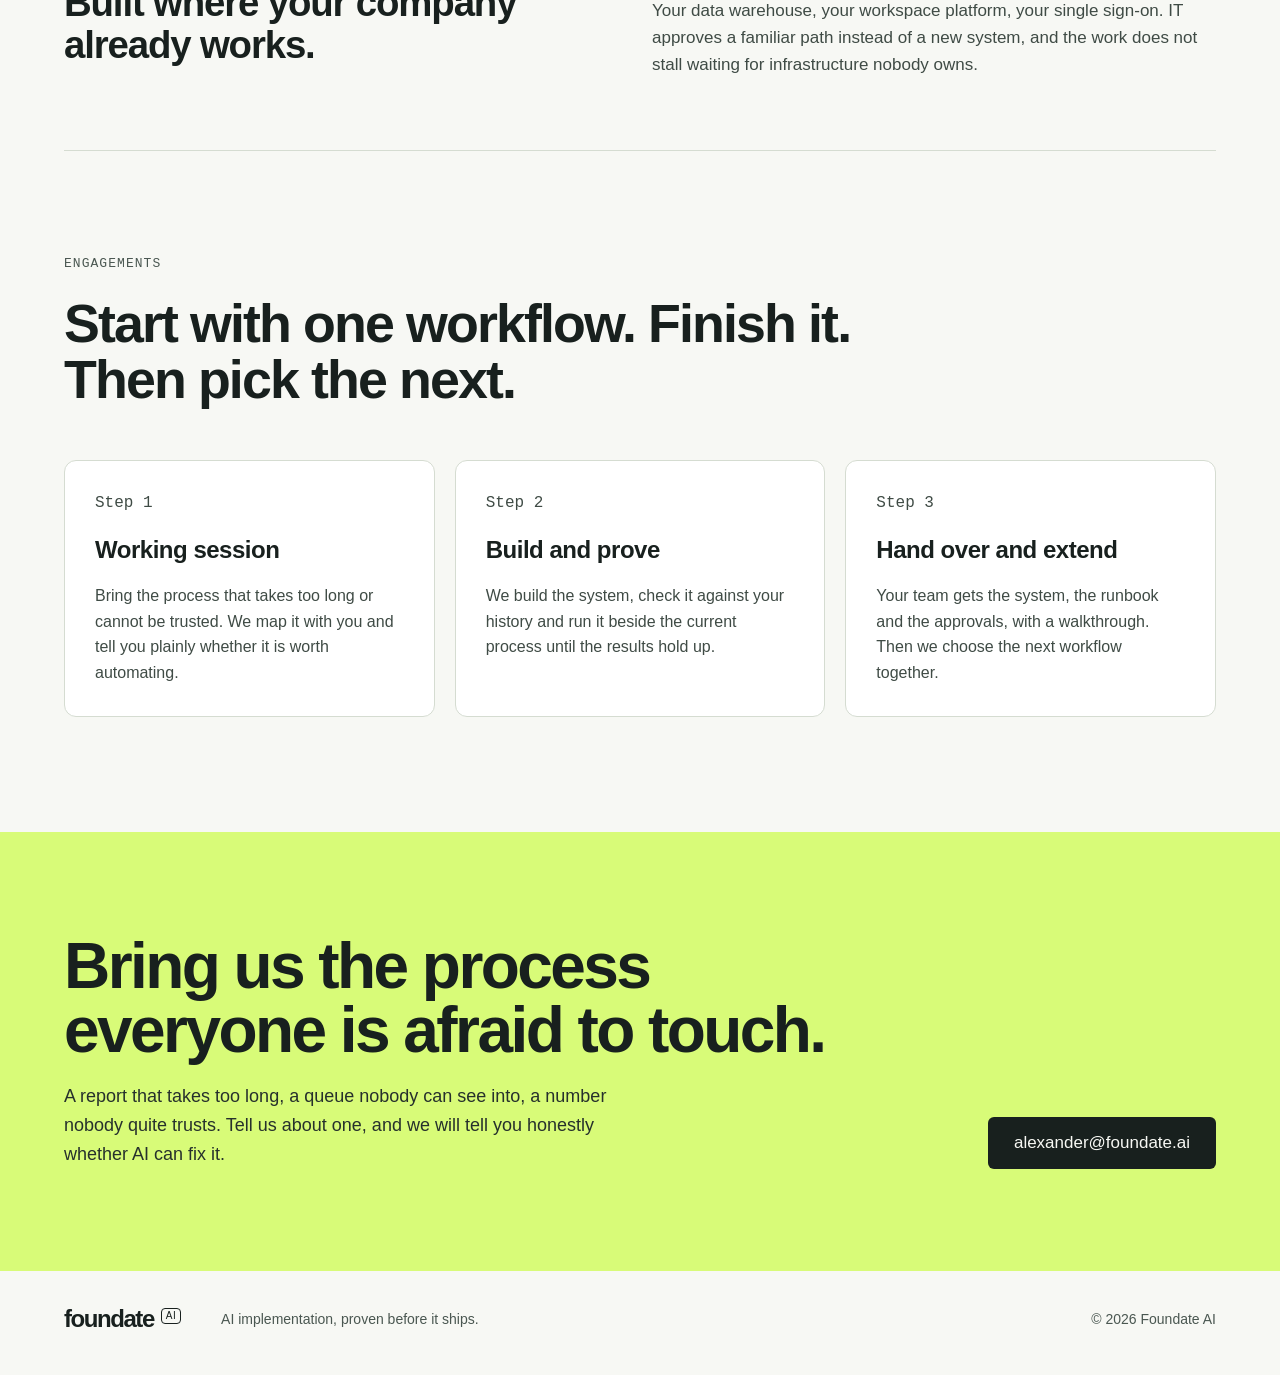
==== commit 9b153709: "Redesign the homepage: "AI you can sign off on" Ports the chosen design direction into the site, wit" ====
--- a/index.html
+++ b/index.html
@@ -4,102 +4,279 @@
   <meta charset="utf-8">
   <meta name="viewport" content="width=device-width, initial-scale=1">
   <meta name="theme-color" content="#18201e">
-  <meta name="description" content="Foundate AI helps businesses turn AI ambitions into working systems through AI transformation implementation consulting. Formerly GCAP.">
-  <meta property="og:title" content="Foundate AI — AI transformation, implemented.">
-  <meta property="og:description" content="Practical AI. Built into your business. AI transformation implementation consulting from Foundate AI, formerly GCAP.">
+  <title>Foundate AI — AI you can sign off on</title>
+  <meta name="description" content="Foundate AI builds AI systems that are proven before they ship. The rules are written down, results are checked against your own history, and nothing goes live until the person accountable approves.">
+  <meta property="og:title" content="Foundate AI — AI you can sign off on">
+  <meta property="og:description" content="AI implementation, proven before it ships.">
   <meta property="og:type" content="website">
   <meta property="og:url" content="https://foundate.ai/">
   <meta property="og:site_name" content="Foundate AI">
   <meta property="og:image" content="https://foundate.ai/assets/og-image.jpg">
   <meta property="og:image:width" content="1200">
   <meta property="og:image:height" content="630">
-  <meta property="og:image:alt" content="Foundate AI — AI transformation, implemented.">
+  <meta property="og:image:alt" content="Foundate AI: AI you can sign off on.">
   <meta name="twitter:card" content="summary_large_image">
-  <meta name="twitter:title" content="Foundate AI — AI transformation, implemented.">
-  <meta name="twitter:description" content="Practical AI. Built for your business. AI transformation implementation consulting from Foundate AI, formerly GCAP.">
+  <meta name="twitter:title" content="Foundate AI — AI you can sign off on">
+  <meta name="twitter:description" content="AI implementation, proven before it ships.">
   <meta name="twitter:image" content="https://foundate.ai/assets/og-image.jpg">
   <link rel="canonical" href="https://foundate.ai/">
-  <title>Foundate AI — AI transformation, implemented.</title>
   <link rel="icon" type="image/svg+xml" href="data:image/svg+xml,%3Csvg xmlns='http://www.w3.org/2000/svg' viewBox='0 0 32 32'%3E%3Crect width='32' height='32' rx='6' fill='%2318201e'/%3E%3Cpath d='M9 8h16v5H14v4h8v5h-8v5H9z' fill='%23d8fb78'/%3E%3C/svg%3E">
   <link rel="icon" type="image/png" sizes="32x32" href="assets/favicon-32.png">
   <link rel="apple-touch-icon" sizes="180x180" href="assets/apple-touch-icon.png">
   <link rel="manifest" href="manifest.webmanifest">
+  <link rel="preload" href="assets/fonts/Geist-Variable.woff2" as="font" type="font/woff2" crossorigin>
   <link rel="stylesheet" href="styles.css">
 </head>
 <body>
   <a class="skip-link" href="#main">Skip to content</a>
+
   <header class="site-header wrap">
-    <a class="wordmark" href="#" aria-label="Foundate AI home">foundate<span class="ai-mark">AI</span></a>
-    <nav aria-label="Main navigation"><a href="#services">Services</a><a href="#work">Selected work</a><a href="#approach">Approach</a><a href="#about">About</a></nav>
-    <a class="button button-small" href="#contact">Let’s talk</a>
+    <a class="wordmark" href="#top" aria-label="Foundate AI home">foundate<span>AI</span></a>
+    <nav class="site-nav" aria-label="Main">
+      <ul>
+        <li><a href="#work">Work</a></li>
+        <li><a href="#method">How we work</a></li>
+        <li><a href="#engage">Engagements</a></li>
+      </ul>
+    </nav>
+    <a class="button button--small" href="mailto:alexander@foundate.ai">Let’s talk</a>
   </header>
+
   <main id="main">
-    <section class="hero wrap" aria-labelledby="hero-title"><div class="hero-copy">
-      <p class="eyebrow"><span class="small-cross" aria-hidden="true">✳</span> AI TRANSFORMATION, IMPLEMENTED.</p>
-      <h1 id="hero-title">Practical AI.<br>Built for your<br><span class="serif-word">business.</span></h1>
-      <div class="hero-bottom"><p>Turn AI ambition into systems your people can actually use. Foundate AI helps you identify the right work, build the solution, and put it into practice.</p><div class="hero-actions"><a class="button" href="#contact">Start a conversation</a><a class="text-link" href="#work">See our work</a></div></div></div>
-      <div class="hero-art"><picture><source type="image/webp" srcset="assets/foundations.webp"><img src="assets/foundations.jpg" alt="" width="1536" height="1024" fetchpriority="high" decoding="async"></picture></div>
-    </section>
-    <div class="intro-strip"><div class="wrap strip-inner"><span>From the first question to everyday operation.</span><span class="strip-secondary">STRATEGY · IMPLEMENTATION · ADOPTION</span></div></div>
-    <section class="section wrap" id="services" aria-labelledby="services-title">
-      <p class="eyebrow">01 / WHAT WE DO</p>
-      <h2 id="services-title">Close the gap between<br>possible and <span class="serif-word">working.</span></h2>
-      <p class="section-intro">AI transformation is a business change. We connect the technology to the processes, decisions, and people that make it useful.</p>
-      <div class="service-grid">
-        <article class="service"><span class="service-number">01</span><h3>Find the right <br>opportunities.</h3><p>Understand the work before choosing the technology. Identify where AI can make a meaningful difference and what it will take to get there.</p></article>
-        <article class="service"><span class="service-number">02</span><h3>Build it into <br>your business.</h3><p>Turn a focused use case into a working solution. Connect AI with your existing tools, data, and workflows, with checks that fit the work.</p></article>
-        <article class="service"><span class="service-number">03</span><h3>Make the <br>change stick.</h3><p>Give people a clear way to use and own what gets built. Put guidance, operating responsibilities, and feedback into the implementation.</p></article>
-      </div>
-    </section>
-    <section class="selected-work section" id="work" aria-labelledby="work-title"><div class="wrap">
-      <div class="work-intro"><div><p class="eyebrow">02 / SELECTED WORK</p><h2 id="work-title">What implementation<br>looks like in <span class="serif-word">practice.</span></h2></div><p>Company-owned AI. Automated reporting. The systems behind everyday decisions. Here’s how we turn the work into something people can use.<span class="work-anonymity">Client identities and confidential data are omitted.</span></p></div>
-      <article class="case-study featured-case featured-dark" aria-labelledby="chief-title">
-        <div class="feature-meta"><p class="case-category">01 / COMPANY-OWNED AI</p><span class="project-stage">Built · pilot next</span></div>
-        <div class="case-heading"><h3 id="chief-title">An AI Chief of Staff. <br>Owned by the <br>company.</h3><p class="case-context">Company systems &amp; daily operations</p><ul class="capability-list" aria-label="Chief of Staff outputs"><li>Morning briefs</li><li>Meeting prep</li><li>Follow-up drafts</li><li>Weekly reviews</li></ul></div>
-        <div class="case-body"><div class="case-block"><h4>The challenge</h4><p>Priorities, meeting context, and commitments are scattered across inboxes, calendars, and notes. Keeping up depends on people pulling it all together.</p></div><div class="case-block"><h4>What we built</h4><p>A company-owned AI Chief of Staff that brings that context into a useful daily rhythm: what needs attention, what to know before a meeting, and what needs to happen afterward. Built into the tools people already use, with company-managed installation and access as the foundation.</p></div>
-          <details class="case-details"><summary>Inside the Chief of Staff system<span class="detail-toggle" aria-hidden="true"></span></summary><div class="case-expanded"><h4>Built into the workflow</h4><ul><li>Email, calendar, meeting notes, and a personal commitment register feed the four outputs.</li><li>Checks require recommendations to cite supplied evidence and flag inputs the system could not read.</li><li>Follow-ups remain drafts and proposed commitments for the person to review.</li><li>It runs as each person inside the company’s own Google account and never sends mail on anyone’s behalf.</li></ul><div class="case-proof"><h4>How it was checked</h4><p>More than 70 automated tests run all four workflows on synthetic people. Any recommendation that cites nothing from its inputs is removed, dates are written by code rather than the model, and a static check confirms it can only send mail to its own user. A staff pilot in the company’s own Google account is next.</p></div></div></details>
-        </div>
-      </article>
-      <article class="case-study featured-case featured-light" aria-labelledby="hub-title">
-        <div class="feature-meta"><p class="case-category">02 / REPORTING AUTOMATION</p><span class="project-stage">Built · pilot next</span></div>
-        <div class="case-heading"><h3 id="hub-title">Manual reports. <br>Rebuilt as <br>automated workflows.</h3><p class="case-context">A centralized reporting automation hub</p><ol class="capability-list report-flow" aria-label="Reporting automation workflow"><li>Bring the report</li><li>Rebuild its rules</li><li>Check the results</li><li>Review &amp; release</li></ol></div>
-        <div class="case-body"><div class="case-block"><h4>The challenge</h4><p>Teams repeat the same data pulls, spreadsheet updates, and checks every reporting cycle. The process often lives in a workbook and in the head of the person who maintains it.</p></div><div class="case-block"><h4>What we built</h4><p>A centralized hub that takes an existing manual report, captures its rules, and uses AI to build an automated version. The workflow brings report requests, validation, and release review together, with people deciding whether the result is ready to use.</p></div>
-          <details class="case-details"><summary>Inside the reporting automation hub<span class="detail-toggle" aria-hidden="true"></span></summary><div class="case-expanded"><h4>How a report moves through the system</h4><ul><li>Start with the report, its source data, business rules, and past examples.</li><li>The AI builder writes the automation using synthetic practice data.</li><li>Separate checks compare the result with a known-correct answer key and confirm the generated automation follows its operating rules.</li><li>Before a report is released, it is compared with historical versions, run for two live cycles alongside the manual process, and approved and published as separate human steps.</li></ul><div class="case-proof"><h4>How it was checked</h4><p>On practice data, the first AI-built report reproduced all twelve months exactly when run on Google, with no differences from the known-correct result. No real report has gone through it yet; the first one is next.</p></div></div></details>
-        </div>
-      </article>
-      <p class="eyebrow supporting-work-label">MORE IMPLEMENTATION WORK</p>
-      <article class="case-study" aria-labelledby="compensation-title">
-        <div class="case-heading"><p class="case-category">03 / INCENTIVE COMPENSATION</p><h3 id="compensation-title">From spreadsheet rules <br>to a reviewable <br>bonus workflow.</h3><p class="case-context">Finance &amp; people operations</p></div>
-        <div class="case-body"><div class="case-block"><h4>The challenge</h4><p>Quarterly bonus calculations brought together performance metrics, eligibility, targets, and manual adjustments across a complex workbook.</p></div><div class="case-block"><h4>What we built</h4><p>A calculation engine and review interface that put the rules in one place, expose missing inputs, and make exceptions explicit.</p></div>
-          <details class="case-details"><summary>Inside the compensation implementation<span class="detail-toggle" aria-hidden="true"></span></summary><div class="case-expanded"><h4>Built into the workflow</h4><ul><li>Workbook and warehouse inputs connected to the same calculation logic.</li><li>Target setting, exceptions, substitutions, and approvals available through the review interface.</li><li>Data-quality checks that block publication when required inputs are missing or ambiguous.</li></ul><div class="case-proof"><h4>How it was checked</h4><p>Historical payout workbooks were compared with the engine and a separate, independent calculation. The documented review accounted for discrepancies and checked that incomplete results stayed blocked.</p></div></div></details>
-        </div>
-      </article>
-      <article class="case-study" aria-labelledby="reporting-title">
-        <div class="case-heading"><p class="case-category">04 / MONTHLY REPORTING</p><h3 id="reporting-title">A repeatable path <br>from source data <br>to variance reports.</h3><p class="case-context">Asset management</p></div>
-        <div class="case-body"><div class="case-block"><h4>The challenge</h4><p>Monthly reporting required financial actuals, operating measures, budget comparisons, and commentary to come together in a hand-maintained spreadsheet.</p></div><div class="case-block"><h4>What we built</h4><p>A reporting application with warehouse-fed actuals, budget inputs, variance flags, and commentary. Source history and saved report versions help explain how a number changed.</p></div>
-          <details class="case-details"><summary>Inside the reporting implementation<span class="detail-toggle" aria-hidden="true"></span></summary><div class="case-expanded"><h4>Built into the workflow</h4><ul><li>Entity and period selection, current-month and year-to-date comparisons, and variance review.</li><li>One calculation engine shared by the application and its reconciliation checks.</li><li>Versioned source values and locked published-report snapshots for historical traceability.</li></ul><div class="case-proof"><h4>How it was checked</h4><p>Report calculations were reconciled against reference workbooks, with differences classified and documented. The running application was reviewed with warehouse-fed financial and operating data.</p></div></div></details>
-        </div>
-      </article>
-      <article class="case-study" aria-labelledby="planning-title">
-        <div class="case-heading"><p class="case-category">05 / ANNUAL PLANNING</p><h3 id="planning-title">A budget process <br>built around review <br>and approval.</h3><p class="case-context">Finance &amp; asset management</p></div>
-        <div class="case-body"><div class="case-block"><h4>The challenge</h4><p>A detailed annual budget model needed to become a repeatable process for reviewing assumptions, comparing scenarios, and carrying approved decisions into the final calculation.</p></div><div class="case-block"><h4>What we built</h4><p>A planning application with editable assumptions, scenario comparisons, separate approval, and locked budget versions. New budget cycles can run without the original workbook.</p></div>
-          <details class="case-details"><summary>Inside the planning implementation<span class="detail-toggle" aria-hidden="true"></span></summary><div class="case-expanded"><h4>Built into the workflow</h4><ul><li>Assumptions and plan inputs move together through drafting, review, and approval.</li><li>Approved values are locked and used by the final budget calculation.</li><li>Separate client and annual cycles preserve their own data, assumptions, and review state.</li></ul><div class="case-proof"><h4>How it was checked</h4><p>Documented reference validation reproduced a prior-year model through the workbook-free calculation path. A separate test exercised the full draft-to-approved-to-final sequence. Next-year budget cycles were prepared for team review.</p></div></div></details>
-        </div>
-      </article>
-      <div class="work-takeaway"><p><strong>The common thread:</strong> understand the process, make the rules explicit, and build in a way to check the result.</p><a class="text-link" href="#contact">Discuss your workflow</a></div>
-    </div></section>
-    <section class="approach section" id="approach" aria-labelledby="approach-title"><div class="wrap approach-grid">
-      <div><p class="eyebrow">03 / HOW WE WORK</p><h2 id="approach-title">Start with the work.<br>Build with <span class="serif-word">purpose.</span></h2><p class="section-intro">A practical path from a promising idea to a dependable part of your operations.</p></div>
-      <div class="steps">
-        <div class="step"><span>01</span><div><h3>Understand</h3><p>Map the process, talk to the people doing it, and agree on what a useful result looks like.</p></div></div>
-        <div class="step"><span>02</span><div><h3>Design</h3><p>Choose an approach that fits your systems and constraints. Define the scope, ownership, and checks before building.</p></div></div>
-        <div class="step"><span>03</span><div><h3>Implement</h3><p>Build, connect, and test against real work. Refine the solution with the people who will use it.</p></div></div>
-        <div class="step"><span>04</span><div><h3>Put it to work</h3><p>Make adoption and handover part of delivery, then use feedback to guide what comes next.</p></div></div>
-      </div>
-    </div></section>
-    <section class="section wrap about-grid" id="about" aria-labelledby="about-title"><p class="eyebrow">04 / THE FOUNDATION</p><div><h2 id="about-title">A new name.<br>A clear <span class="serif-word">focus.</span></h2><p class="about-lead">GCAP is now Foundate AI.</p><p>Led by Alec Petty, Foundate AI is an AI transformation implementation consultancy. We help clients connect ambitious ideas with the practical work of changing how a business operates.</p><p>Our focus is implementation: understanding the problem, building a solution around it, and helping people put it to use.</p></div></section>
-    <section class="contact-section" id="contact" aria-labelledby="contact-title"><div class="wrap contact-grid"><div><p class="eyebrow">LET’S BUILD SOMETHING USEFUL.</p><h2 id="contact-title">What could work<br><span class="serif-word">better?</span></h2><p>Start with a process that takes too much time, a decision that needs better information, or an idea you want to put into practice.</p></div><div class="contact-details"><span class="contact-label">GET IN TOUCH</span><a class="email-link" href="mailto:alexander@foundate.ai?subject=Let%E2%80%99s%20talk%20about%20AI%20transformation">alexander@foundate.ai</a><span class="contact-note">Tell us a little about your business<br>and what you have in mind.</span></div></div></section>
+    <section id="top" class="hero wrap" aria-labelledby="hero-title">
+      <div class="hero-copy">
+        <p class="eyebrow">AI implementation, proven before it ships</p>
+        <h1 id="hero-title">AI you can sign off on.</h1>
+        <p class="lede">We turn the reports, models, request queues and recurring decisions a business runs on into working systems. The rules are written down, the results are checked against your own history, and nothing goes live until the person accountable for it approves.</p>
+        <div class="actions">
+          <a class="button" href="mailto:alexander@foundate.ai?subject=A%20workflow%20for%20Foundate">Bring us a workflow</a>
+          <a class="text-link" href="#work">See the work</a>
+        </div>
+      </div>
+
+      <figure class="hero-figure">
+        <figcaption class="visually-hidden">Example: the release check before a monthly report is published.</figcaption>
+        <div class="check-card">
+          <div class="check-head">
+            <div>
+              <p class="check-kicker">Release check</p>
+              <p class="check-title">Monthly report</p>
+            </div>
+            <span class="status status--live">Ready for review</span>
+          </div>
+          <ul class="check-list">
+            <li><svg class="tick" width="22" height="22" viewBox="0 0 22 22" aria-hidden="true" focusable="false"><circle cx="11" cy="11" r="10"/><path d="M6.6 11.3l2.9 2.9 5.9-6" fill="none" stroke="#18201e" stroke-width="1.8" stroke-linecap="round" stroke-linejoin="round"/></svg><span class="check-label">Business rules written down</span><span class="check-value">Reviewed</span></li>
+            <li><svg class="tick" width="22" height="22" viewBox="0 0 22 22" aria-hidden="true" focusable="false"><circle cx="11" cy="11" r="10"/><path d="M6.6 11.3l2.9 2.9 5.9-6" fill="none" stroke="#18201e" stroke-width="1.8" stroke-linecap="round" stroke-linejoin="round"/></svg><span class="check-label">Rebuilt a published report, cell for cell</span><span class="check-value">Matched</span></li>
+            <li><svg class="tick" width="22" height="22" viewBox="0 0 22 22" aria-hidden="true" focusable="false"><circle cx="11" cy="11" r="10"/><path d="M6.6 11.3l2.9 2.9 5.9-6" fill="none" stroke="#18201e" stroke-width="1.8" stroke-linecap="round" stroke-linejoin="round"/></svg><span class="check-label">Unexplained differences</span><span class="check-value">None</span></li>
+            <li><svg class="tick" width="22" height="22" viewBox="0 0 22 22" aria-hidden="true" focusable="false"><circle cx="11" cy="11" r="10"/><path d="M6.6 11.3l2.9 2.9 5.9-6" fill="none" stroke="#18201e" stroke-width="1.8" stroke-linecap="round" stroke-linejoin="round"/></svg><span class="check-label">Errors found in the old workbook</span><span class="check-value">Documented</span></li>
+            <li class="check-pending"><svg width="22" height="22" viewBox="0 0 22 22" aria-hidden="true" focusable="false"><circle cx="11" cy="11" r="9.25" fill="none" stroke="#18201e" stroke-width="1.5" stroke-dasharray="3 2.6"/></svg><span class="check-label">Approval to publish</span><span class="check-value">Waiting</span></li>
+          </ul>
+          <div class="check-foot">
+            <p>Approver: <strong>Report owner</strong></p>
+            <span class="fake-button" aria-hidden="true">Approve and publish</span>
+          </div>
+        </div>
+        <div class="held-card">
+          <svg width="22" height="22" viewBox="0 0 22 22" fill="none" aria-hidden="true" focusable="false"><path class="alert" d="M11 3l9 16H2L11 3z" stroke-width="1.6" stroke-linejoin="round"/><path class="alert" d="M11 9v4.5M11 16v.5" stroke-width="1.8" stroke-linecap="round"/></svg>
+          <div>
+            <p class="held-title">Payout file held: quarterly bonus run</p>
+            <p class="held-text">Two required inputs are missing. The system stops and says so instead of guessing.</p>
+          </div>
+        </div>
+      </figure>
+    </section>
+
+    <section class="proof-band" aria-labelledby="proof-title">
+      <div class="wrap proof-inner">
+        <div class="proof-head">
+          <h2 id="proof-title">One company-wide engagement. Six teams.</h2>
+          <p>Legal · Finance · Accounting · Operations · Growth · Leadership</p>
+        </div>
+        <div class="stats">
+          <div class="stat"><p class="stat-number">Every cell</p><p>of a prior-year budget reproduced, with no unexplained differences</p></div>
+          <div class="stat"><p class="stat-number">Zero</p><p>unexplained differences when a published report was rebuilt; each one traced to an error in the old workbook</p></div>
+          <div class="stat"><p class="stat-number">Every field</p><p>matched when a bonus calculation moved onto the company’s own platform</p></div>
+          <div class="stat"><p class="stat-number">Days</p><p>from a team’s walkthrough to the changes they asked for, built and merged</p></div>
+        </div>
+      </div>
+    </section>
+
+    <section class="section lessons wrap" aria-labelledby="lessons-title">
+      <p class="eyebrow">What we learned</p>
+      <h2 id="lessons-title" class="h2">AI projects rarely fail on the model. They stall on definitions, trust and access.</h2>
+      <div class="columns">
+        <div class="column">
+          <p class="column-num">01</p>
+          <h3>The math is the easy part.</h3>
+          <p>In every build, the math was never what held things up. The real work was agreeing what counts as an active account, a renewal or a cancellation, and writing it down where everyone can see it.</p>
+        </div>
+        <div class="column">
+          <p class="column-num">02</p>
+          <h3>If nobody can check it, nobody uses it.</h3>
+          <p>The person accountable for a result has to be able to trace it to its source and its rule. Otherwise the old spreadsheet stays in charge.</p>
+        </div>
+        <div class="column">
+          <p class="column-num">03</p>
+          <h3>Access and IT set the timeline.</h3>
+          <p>Credentials, hosting and approvals cause more delay than any model. We plan the path to production on day one and build where your company already works.</p>
+        </div>
+      </div>
+    </section>
+
+    <section id="work" class="work" aria-labelledby="work-title">
+      <div class="wrap section">
+        <div class="section-head">
+          <div>
+            <p class="eyebrow">What we built</p>
+            <h2 id="work-title" class="h2">Systems we built, team by team.</h2>
+          </div>
+          <p>Each entry says what we built, how we proved it, and where it stands today. Client names and confidential data are left out.</p>
+        </div>
+
+        <div class="featured">
+          <article class="case case--dark" aria-labelledby="case-legal">
+            <div class="case-meta"><p class="case-team">Legal</p><span class="status status--live">In production</span></div>
+            <h3 id="case-legal">One docket for every legal request.</h3>
+            <p class="case-body">Requests arrived through a ticket queue, chat and email, and counsel had no single view of the workload. We built one tracked docket with aging, stale-ticket review, an activity trail and reporting on volume and time to close, behind the company’s single sign-on.</p>
+            <p class="case-proof"><span class="proof-label">Proved</span>Walked through with the legal team, who asked for changes. Those changes were built and merged within about a week.</p>
+          </article>
+          <article class="case case--light" aria-labelledby="case-variance">
+            <div class="case-meta"><p class="case-team">Operations</p><span class="status status--built">Built</span></div>
+            <h3 id="case-variance">Monthly reports, rebuilt from the data warehouse.</h3>
+            <p class="case-body">A hand-maintained variance workbook became a dashboard fed from the company’s data warehouse, with threshold flags, analyst commentary kept beside the numbers, and months that lock once they are published.</p>
+            <p class="case-proof"><span class="proof-label">Proved</span>Rebuilt a report that had already been published, cell for cell. Every difference traced to a documented error in the old workbook.</p>
+          </article>
+        </div>
+
+        <div class="ledger">
+          <div class="ledger-row ledger-head" aria-hidden="true"><span>Team</span><span>What we built</span><span>How we proved it</span><span>Status</span></div>
+          <ul class="ledger-list">
+            <li class="ledger-row">
+              <p class="ledger-team">Operations</p>
+              <h3 class="ledger-what">Annual budget with second-person approval</h3>
+              <p class="ledger-proof">Reproduced the prior year’s budget cell for cell, with no unexplained differences.</p>
+              <p class="ledger-status"><span class="visually-hidden">Status: </span><span class="status status--built">Built</span></p>
+            </li>
+            <li class="ledger-row">
+              <p class="ledger-team">Operations</p>
+              <h3 class="ledger-what">Weekly client report that refuses stale data</h3>
+              <p class="ledger-proof">Matched the printed report cell for cell. Every difference in a side-by-side week was explained and signed off.</p>
+              <p class="ledger-status"><span class="visually-hidden">Status: </span><span class="status status--active">In pilot</span></p>
+            </li>
+            <li class="ledger-row">
+              <p class="ledger-team">Operations and Finance</p>
+              <h3 class="ledger-what">Quarterly bonus with a second approver before payroll</h3>
+              <p class="ledger-proof">Reproduced a closed quarter exactly, then matched field for field after the move to the company’s own platform.</p>
+              <p class="ledger-status"><span class="visually-hidden">Status: </span><span class="status status--live">Handed over</span></p>
+            </li>
+            <li class="ledger-row">
+              <p class="ledger-team">Finance</p>
+              <h3 class="ledger-what">Monthly sales commissions with deferred settlement</h3>
+              <p class="ledger-proof">Blocking checks must pass before a run can be approved. Tested against a closed month.</p>
+              <p class="ledger-status"><span class="visually-hidden">Status: </span><span class="status status--built">Built</span></p>
+            </li>
+            <li class="ledger-row">
+              <p class="ledger-team">Accounting</p>
+              <h3 class="ledger-what">Month-end accrual entries, ready to upload</h3>
+              <p class="ledger-proof">Reproduced a closed month’s posted entries, with each remaining difference listed for review.</p>
+              <p class="ledger-status"><span class="visually-hidden">Status: </span><span class="status status--built">Built</span></p>
+            </li>
+            <li class="ledger-row">
+              <p class="ledger-team">Growth</p>
+              <h3 class="ledger-what">Market analysis over a very large third-party dataset</h3>
+              <p class="ledger-proof">Measured the data’s traps before trusting a number, including one that would have badly skewed a key metric.</p>
+              <p class="ledger-status"><span class="visually-hidden">Status: </span><span class="status status--built">Built</span></p>
+            </li>
+            <li class="ledger-row">
+              <p class="ledger-team">Leadership</p>
+              <h3 class="ledger-what">AI chief of staff: a daily brief built from every meeting</h3>
+              <p class="ledger-proof">Builds its brief only from the meeting notes and calendar it is given, on the company’s own cloud.</p>
+              <p class="ledger-status"><span class="visually-hidden">Status: </span><span class="status status--active">Piloted</span></p>
+            </li>
+            <li class="ledger-row">
+              <p class="ledger-team">Company-wide</p>
+              <h3 class="ledger-what">AI chief of staff for every employee, inside their own email and calendar</h3>
+              <p class="ledger-proof">Tested across every workflow on synthetic people. It can only ever send mail to its own user. A staff pilot is next.</p>
+              <p class="ledger-status"><span class="visually-hidden">Status: </span><span class="status status--built">Built</span></p>
+            </li>
+            <li class="ledger-row">
+              <p class="ledger-team">Company-wide</p>
+              <h3 class="ledger-what">A hub where AI rebuilds recurring reports, after a census of every recurring report in the company</h3>
+              <p class="ledger-proof">The first practice report reproduced a full year of results exactly. No real report has gone through it yet.</p>
+              <p class="ledger-status"><span class="visually-hidden">Status: </span><span class="status status--early">Prototype</span></p>
+            </li>
+          </ul>
+          <dl class="legend" aria-label="What each status means">
+            <div><dt><span class="status status--live">In production</span></dt><dd>runs for real users today</dd></div>
+            <div><dt><span class="status status--live">Handed over</span></dt><dd>owned and run by the team</dd></div>
+            <div><dt><span class="status status--active">In pilot</span></dt><dd>in the team’s hands, with us beside them</dd></div>
+            <div><dt><span class="status status--active">Piloted</span></dt><dd>used for real by a first user</dd></div>
+            <div><dt><span class="status status--built">Built</span></dt><dd>proven, waiting on rollout</dd></div>
+            <div><dt><span class="status status--early">Prototype</span></dt><dd>proven on practice data only</dd></div>
+          </dl>
+        </div>
+      </div>
+    </section>
+
+    <section id="method" class="method" aria-labelledby="method-title">
+      <div class="wrap section">
+        <div class="section-head">
+          <div>
+            <p class="eyebrow">How we work</p>
+            <h2 id="method-title" class="h2">Every system ships with its own proof.</h2>
+          </div>
+          <p>This is the part most AI projects skip, and it is the reason the people accountable for the results do not trust them.</p>
+        </div>
+        <ol class="steps">
+          <li class="step"><span class="step-num" aria-hidden="true">01</span><h3>Settle the definitions</h3><p>We sit with the people who run the process and write down every rule, input and exception, and who decides each one, before building anything.</p></li>
+          <li class="step"><span class="step-num" aria-hidden="true">02</span><h3>Use your history as the answer key</h3><p>The new system has to reproduce results you already trust. Every difference is explained; none are waved through.</p></li>
+          <li class="step"><span class="step-num" aria-hidden="true">03</span><h3>Run it beside the old way</h3><p>Side-by-side cycles with your current process, with every differing figure classified and signed off before anyone relies on it.</p></li>
+          <li class="step"><span class="step-num" aria-hidden="true">04</span><h3>Release with a second approver</h3><p>A second person approves before anything is published or paid. Missing or stale inputs block the run instead of being guessed.</p></li>
+        </ol>
+        <div class="rules">
+          <h3>Rules we hold ourselves to</h3>
+          <ul>
+            <li>The checks never get loosened to get a pass.</li>
+            <li>Whoever builds it does not review it. A fresh reviewer tries to break it first.</li>
+            <li>“We cannot explain this difference yet” is an acceptable answer. A guess is not.</li>
+            <li>If a result cannot be checked, we say so, and we do not build it.</li>
+          </ul>
+        </div>
+      </div>
+    </section>
+
+    <section class="where wrap" aria-labelledby="where-title">
+      <div class="where-inner">
+        <h2 id="where-title">Built where your company already works.</h2>
+        <p>Your data warehouse, your workspace platform, your single sign-on. IT approves a familiar path instead of a new system, and the work does not stall waiting for infrastructure nobody owns.</p>
+      </div>
+    </section>
+
+    <section id="engage" class="engage section wrap" aria-labelledby="engage-title">
+      <p class="eyebrow">Engagements</p>
+      <h2 id="engage-title" class="h2">Start with one workflow. Finish it. Then pick the next.</h2>
+      <ol class="cards">
+        <li class="card"><p class="card-step">Step 1</p><h3>Working session</h3><p>Bring the process that takes too long or cannot be trusted. We map it with you and tell you plainly whether it is worth automating.</p></li>
+        <li class="card"><p class="card-step">Step 2</p><h3>Build and prove</h3><p>We build the system, check it against your history and run it beside the current process until the results hold up.</p></li>
+        <li class="card"><p class="card-step">Step 3</p><h3>Hand over and extend</h3><p>Your team gets the system, the runbook and the approvals, with a walkthrough. Then we choose the next workflow together.</p></li>
+      </ol>
+    </section>
+
+    <section id="contact" class="cta" aria-labelledby="contact-title">
+      <div class="wrap cta-inner">
+        <div class="cta-copy">
+          <h2 id="contact-title">Bring us the process everyone is afraid to touch.</h2>
+          <p>A report that takes too long, a queue nobody can see into, a number nobody quite trusts. Tell us about one, and we will tell you honestly whether AI can fix it.</p>
+        </div>
+        <a class="button" href="mailto:alexander@foundate.ai?subject=Let%E2%80%99s%20talk">alexander@foundate.ai</a>
+      </div>
+    </section>
   </main>
-  <footer class="site-footer wrap"><a class="wordmark" href="#" aria-label="Foundate AI home">foundate<span class="ai-mark">AI</span></a><p>AI transformation implementation consulting.</p><span>© 2026 Foundate AI</span></footer>
+
+  <footer class="site-footer wrap">
+    <a class="wordmark" href="#top" aria-label="Foundate AI home">foundate<span>AI</span></a>
+    <p>AI implementation, proven before it ships.</p>
+    <p class="copyright">© 2026 Foundate AI</p>
+  </footer>
 </body>
 </html>
--- a/styles.css
+++ b/styles.css
@@ -1,17 +1,209 @@
-@charset "UTF-8";
-.selected-work{background:#e9eee5}.work-intro{display:grid;grid-template-columns:1.4fr 1fr;align-items:end;gap:4rem;margin-bottom:4rem}.work-intro h2{margin-bottom:0}.work-intro>p{max-width:380px;justify-self:end;color:var(--muted);font-size:1.1rem;margin:0 0 .3rem;line-height:1.7}.work-anonymity{display:block;font-size:.875rem;margin-top:1.1rem;line-height:1.5}.case-study{display:grid;grid-template-columns:1fr 1.35fr;gap:5.5rem;padding:3.5rem 0;border-top:1px solid #bac7b5}.case-category{font-size:.875rem;letter-spacing:.065em;font-weight:600;margin-bottom:1.7rem}.case-heading h3{font-size:clamp(1.8rem,2.6vw,2.6rem);font-weight:450;line-height:1.15;letter-spacing:-.045em;margin-bottom:1.4rem}.case-context{font-size:.9rem;color:var(--muted);margin:0}.case-block+.case-block{margin-top:1.5rem}.case-study h4{font-size:.875rem;letter-spacing:.02em;font-weight:650;margin:0 0 .55rem}.case-body p{font-size:1.05rem;line-height:1.7;max-width:620px;margin:0;color:#46524b}.case-details{margin-top:1.8rem;border-top:1px solid #bdc9b8}.case-details summary{font-size:.95rem;font-weight:550;cursor:pointer;display:flex;align-items:center;justify-content:space-between;gap:1rem;padding:1.1rem 0;list-style:none;min-height:48px}.case-details summary::-webkit-details-marker{display:none}.case-details summary:hover{text-decoration:underline;text-underline-offset:.3rem}.case-details summary:focus-visible{outline:3px solid #738f24;outline-offset:5px}.detail-toggle{width:1.3rem;height:1.3rem;position:relative;flex-shrink:0}.detail-toggle:before,.detail-toggle:after{content:"";position:absolute;background:var(--ink);left:3px;right:3px;top:calc(50% - 1px);height:2px}.detail-toggle:after{transform:rotate(90deg)}details[open] .detail-toggle:after{display:none}.case-expanded{padding:.8rem 0 .4rem}.case-expanded ul{padding-left:1.2rem;color:#46524b;font-size:1rem;line-height:1.65;margin:.8rem 0 1.8rem}.case-expanded li+li{margin-top:.55rem}.case-proof{padding:1.3rem 1.5rem;background:var(--paper);border-left:3px solid #9cbb55}.case-proof p{font-size:.98rem}.work-takeaway{border-top:1px solid #bac7b5;padding-top:2rem;display:flex;align-items:center;justify-content:space-between;gap:3rem}.work-takeaway p{font-size:1rem;color:#46524b;max-width:640px;margin:0}.work-takeaway strong{color:var(--ink);font-weight:550}
-:root{--paper:#f7f8f4;--ink:#18201e;--muted:#53605a;--line:#d5dcd1;--accent:#d8fb78;--dark:#17201e;--gutter:clamp(1.35rem,5.2vw,6rem)}
-*{box-sizing:border-box}html{scroll-behavior:smooth;scroll-padding-top:2rem}body{margin:0;background:var(--paper);color:var(--ink);font-family:"Helvetica Neue",Arial,sans-serif;font-size:1rem;line-height:1.55;-webkit-font-smoothing:antialiased}a{color:inherit;text-decoration:none}a:focus-visible{outline:3px solid #738f24;outline-offset:6px}::selection{background:var(--accent);color:var(--ink)}.wrap{max-width:1600px;margin:0 auto;padding-left:var(--gutter);padding-right:var(--gutter)}.skip-link{position:fixed;top:-5rem;left:1rem;padding:.8rem 1rem;background:var(--accent);z-index:10}.skip-link:focus{top:1rem}.site-header{display:flex;align-items:center;justify-content:space-between;gap:2rem;min-height:112px}.wordmark{display:inline-flex;align-items:center;gap:.7rem;font-size:2.35rem;font-weight:650;letter-spacing:-.095em;line-height:1}.ai-mark{font-size:.75rem;font-weight:550;letter-spacing:.03em;border:1px solid currentColor;border-radius:4px;padding:.28rem .33rem;align-self:flex-start;margin-top:.12rem}.site-header nav{display:flex;gap:2.2rem;font-size:.95rem}.site-header nav a:hover,.text-link:hover{text-decoration:underline;text-underline-offset:.35em}.button{display:inline-flex;align-items:center;justify-content:center;background:var(--ink);color:white;padding:1.05rem 1.7rem;border-radius:3px;font-size:1rem;font-weight:500;transition:background .2s,transform .2s}.button:hover{background:#34423c;transform:translateY(-2px)}.button-small{padding:.7rem 1.3rem}.hero{padding-top:5rem;padding-bottom:4.75rem}.eyebrow{font-size:.78rem;line-height:1.4;font-weight:600;letter-spacing:.12em;margin:0 0 2rem;display:flex;align-items:center;gap:.85rem}.small-cross{font-size:1.6rem;line-height:1;font-weight:400}h1,h2,h3,p{margin-top:0}h1{font-size:clamp(4.3rem,8.8vw,9rem);font-weight:450;line-height:.98;letter-spacing:-.065em;margin-bottom:3rem;max-width:1000px}.serif-word{font-family:Georgia,"Times New Roman",serif;font-style:italic;font-weight:400;letter-spacing:-.065em}.hero-bottom{display:flex;align-items:flex-end;justify-content:space-between;gap:3rem}.hero-bottom p{font-size:1.125rem;line-height:1.65;color:var(--muted);max-width:540px;margin:0}.text-link{font-size:.95rem;display:inline-block;border-bottom:1px solid var(--ink);padding-bottom:.35rem;white-space:nowrap}.intro-strip{background:var(--accent)}.strip-inner{display:flex;justify-content:space-between;align-items:center;gap:2rem;padding-top:1.3rem;padding-bottom:1.3rem;font-size:.95rem}.strip-secondary{font-size:.75rem;letter-spacing:.1em;font-weight:550}.section{padding-top:7.5rem;padding-bottom:7.5rem}h2{font-size:clamp(2.8rem,4.4vw,4.6rem);font-weight:450;letter-spacing:-.055em;line-height:1.08;margin-bottom:1.7rem}.section-intro{font-size:1.1rem;line-height:1.7;color:var(--muted);max-width:560px}.service-grid{display:grid;grid-template-columns:repeat(3,minmax(0,1fr));margin-top:4rem}.service{padding:0 2.3rem;border-left:1px solid var(--line)}.service:first-child{padding-left:0;border-left:0}.service:last-child{padding-right:0}.service-number{display:inline-flex;align-items:center;justify-content:center;width:2.4rem;height:2.4rem;border:1px solid var(--line);border-radius:50%;font-size:.8rem;margin-bottom:2.4rem}h3{font-size:1.7rem;letter-spacing:-.04em;font-weight:500;line-height:1.2;margin-bottom:1.15rem}.service p{color:var(--muted);line-height:1.75;margin-bottom:0;max-width:330px}.approach{background:var(--dark);color:var(--paper)}.approach-grid{display:grid;grid-template-columns:1.05fr 1fr;gap:7vw}.approach .eyebrow{color:var(--accent)}.approach .section-intro{color:#b4c1b9;max-width:430px}.step{border-top:1px solid #48514c;display:grid;grid-template-columns:3rem 1fr;gap:1rem;padding:1.8rem 0}.step:first-child{padding-top:0;border-top:0}.step:last-child{padding-bottom:0}.step>span{color:var(--accent);font-size:.8rem;padding-top:.3rem}.step h3{font-size:1.4rem;margin-bottom:.7rem}.step p{color:#b4c1b9;max-width:410px;margin-bottom:0}.about-grid{display:grid;grid-template-columns:1fr 1.65fr;gap:3rem}.about-grid h2{margin-bottom:2.5rem}.about-grid p:not(.eyebrow){max-width:590px;color:var(--muted);font-size:1.1rem;line-height:1.75}.about-grid .about-lead{color:var(--ink)!important;font-size:1.5rem!important;letter-spacing:-.03em;margin-bottom:1rem}.contact-section{background:var(--accent);padding:6rem 0}.contact-section h2{font-size:clamp(3.6rem,7vw,7rem);max-width:900px}.contact-section p:not(.eyebrow){max-width:530px;font-size:1.1rem;margin-bottom:0}.site-footer{display:flex;align-items:center;gap:2.5rem;padding-top:3rem;padding-bottom:3rem}.site-footer .wordmark{font-size:1.8rem}.site-footer p{font-size:.9rem;color:var(--muted);margin:0}.site-footer>span{font-size:.8rem;margin-left:auto;color:var(--muted)}
-.hero{display:grid;grid-template-columns:minmax(0,1.16fr) minmax(0,.84fr);align-items:center;gap:3.5rem;padding-top:3.2rem;padding-bottom:4rem}.hero h1{font-size:clamp(4rem,6.8vw,7rem);margin-bottom:2rem}.hero .eyebrow{font-size:.75rem;letter-spacing:.09em;margin-bottom:2.1rem}.hero-bottom{display:block}.hero-bottom p{font-size:1.05rem;max-width:460px}.hero-actions{display:flex;align-items:center;flex-wrap:wrap;gap:1.7rem;margin-top:2rem}.hero-actions .button{font-size:.95rem}.hero-art{align-self:stretch;min-height:570px;background:var(--dark);overflow:hidden;border-radius:3px}.hero-art img{display:block;width:100%;height:100%;object-fit:cover;object-position:68% center;max-height:720px}.contact-grid{display:grid;grid-template-columns:1.2fr 1fr;gap:3rem;align-items:end}.contact-details{display:flex;flex-direction:column;align-items:flex-start;padding-bottom:.5rem}.contact-label{font-size:.75rem;letter-spacing:.1em;font-weight:600;margin-bottom:1.2rem}.email-link{font-size:clamp(1.25rem,2.1vw,2rem);line-height:1.4;letter-spacing:-.04em;border-bottom:1px solid var(--ink);padding-bottom:.35rem;overflow-wrap:anywhere}.email-link:hover{border-bottom-width:3px;padding-bottom:calc(.35rem - 2px)}.contact-note{font-size:.95rem;margin-top:1.4rem}.service-number,.step>span,.ai-mark,.eyebrow,.hero .eyebrow,.strip-secondary,.contact-label{font-size:.875rem}
-@media(min-width:1800px){.hero{padding-top:5rem;padding-bottom:5rem}}
-.case-study.featured-case{border:0;border-radius:4px;padding:2.8rem 3rem 3rem;margin-bottom:1.5rem;column-gap:4.5rem;row-gap:2.2rem}.feature-meta{grid-column:1/-1;display:flex;align-items:center;justify-content:space-between;gap:1rem}.feature-meta .case-category{margin:0}.project-stage{font-size:.8rem;line-height:1.4;border:1px solid #b8c5af;border-radius:20px;padding:.35rem .8rem;white-space:nowrap}.featured-case .case-heading h3{font-size:clamp(2rem,3vw,3rem);line-height:1.08;margin-bottom:1.2rem}.featured-dark{background:var(--dark);color:var(--paper)}.featured-dark .case-category{color:var(--accent)}.featured-dark .case-body p,.featured-dark .case-context,.featured-dark .case-expanded ul{color:#c6d2ca}.featured-dark .case-details{border-color:#48564c}.featured-dark .detail-toggle:before,.featured-dark .detail-toggle:after{background:var(--accent)}.featured-dark .project-stage{border-color:#52604c;color:var(--accent)}.featured-dark .case-proof{background:#25322c}.featured-dark .case-details summary:focus-visible{outline-color:var(--accent)}.featured-light{background:var(--paper);border:1px solid #d0d9ca}.featured-light .case-proof{background:#e9eee5}.capability-list{display:grid;grid-template-columns:1fr 1fr;gap:.7rem 1.3rem;padding:0;list-style:none;font-size:.9rem;margin:2rem 0 0}.capability-list li{border-top:1px solid #c9d3c1;padding-top:.7rem}.featured-dark .capability-list li{border-color:#48564c;color:#d9e4dd}.report-flow{counter-reset:report-step}.report-flow li:before{counter-increment:report-step;content:"0" counter(report-step) " ";font-size:.75rem;color:#637154;margin-right:.35rem}.supporting-work-label{margin-top:4rem;margin-bottom:1.6rem;color:#53634d}
-@media(max-width:1100px){.case-study.featured-case{padding:2.3rem;column-gap:2.5rem}.featured-case .case-heading h3 br{display:none}}
-@media(max-width:700px){.case-study.featured-case{padding:1.5rem;gap:1.8rem}.feature-meta{align-items:flex-start;flex-wrap:wrap;gap:.8rem}.feature-meta .case-category{font-size:.75rem}.project-stage{font-size:.75rem}.featured-case .case-heading h3{font-size:2.15rem}.capability-list{font-size:.85rem;margin-top:1.5rem;gap:.7rem 1rem}.supporting-work-label{margin-top:3rem}}
-@media(max-width:900px){.site-header{min-height:94px}.site-header nav{gap:1.4rem}.hero{padding-top:4rem}h1{font-size:clamp(4.2rem,10vw,7.5rem)}.strip-secondary{display:none}.section{padding-top:5rem;padding-bottom:5rem}.service{padding:0 1.5rem}.approach-grid{grid-template-columns:1fr;gap:3rem}.steps{max-width:650px}.step p{max-width:560px}.about-grid{grid-template-columns:1fr;gap:1rem}.about-grid .eyebrow{margin-bottom:.8rem}.site-footer{flex-wrap:wrap;gap:1.5rem}.site-footer>span{margin-left:0}.site-footer p{flex:1}}
-@media(max-width:600px){.site-header{min-height:86px;gap:1rem}.wordmark{font-size:2rem}.site-header nav{display:none}.button-small{font-size:.88rem;padding:.65rem 1rem}.hero{padding-top:3.3rem;padding-bottom:3.5rem}.eyebrow{font-size:.75rem;letter-spacing:.07em;margin-bottom:1.8rem}h1{font-size:clamp(3.55rem,12vw,5rem);margin-bottom:2rem}.hero-bottom{display:block}.hero-bottom p{font-size:1.05rem}.hero-bottom .text-link{margin-top:1.8rem}.strip-inner{font-size:.86rem;padding-top:1rem;padding-bottom:1rem}.section{padding-top:4rem;padding-bottom:4rem}h2{font-size:2.65rem}.section-intro{font-size:1rem}.service-grid{grid-template-columns:1fr;margin-top:2.5rem;gap:2rem}.service,.service:first-child,.service:last-child{padding:2rem 0 0;border-left:0;border-top:1px solid var(--line)}.service-number{margin-bottom:1.5rem}.service h3{font-size:1.65rem}.service h3 br{display:none}.service p{max-width:none}.step{grid-template-columns:2rem 1fr}.about-grid p:not(.eyebrow){font-size:1rem}.contact-section{padding:4rem 0}.contact-section h2{font-size:3.7rem}.contact-section p:not(.eyebrow){font-size:1rem}.site-footer{align-items:flex-start;gap:1.2rem;padding-top:2.5rem;padding-bottom:2.5rem}.site-footer p{flex-basis:100%;order:2}.site-footer>span{margin-left:auto}}
-@media(prefers-reduced-motion:reduce){html{scroll-behavior:auto}*,*::before,*::after{transition:none!important;animation:none!important}}
-@media(max-width:1000px){.work-intro{grid-template-columns:1fr;gap:1.7rem;margin-bottom:3rem}.work-intro>p{justify-self:start;max-width:570px}.case-study{gap:3rem;grid-template-columns:1fr 1.4fr}.site-header nav{gap:1.2rem;font-size:.875rem}.site-header{gap:1.2rem}}
-@media(max-width:700px){.case-study{grid-template-columns:1fr;gap:1.7rem;padding:2.6rem 0}.case-heading h3{font-size:2.1rem;max-width:420px}.case-heading h3 br{display:none}.case-category{margin-bottom:1.2rem}.case-context{font-size:.875rem}.case-body p{font-size:1rem}.work-intro>p{font-size:1rem}.work-takeaway{align-items:flex-start;flex-direction:column;gap:1.5rem}.work-takeaway .text-link{white-space:normal}.case-proof{padding:1.1rem}.case-details summary{font-size:.9rem}.site-header nav{display:none}}
-@media(max-width:1100px){.hero{gap:2rem}.hero h1{font-size:clamp(3.6rem,6.7vw,6rem)}.hero-art{min-height:540px}.hero .eyebrow{font-size:.8rem}.hero-actions{gap:1.2rem}.hero-actions .button{padding:.9rem 1.2rem}.contact-grid{grid-template-columns:1.1fr 1fr;gap:2rem}}
-@media(max-width:800px){.hero{grid-template-columns:1fr;gap:2.5rem}.hero h1{font-size:clamp(4rem,10.5vw,6rem)}.hero-copy{max-width:650px}.hero-bottom p{max-width:540px}.hero-art{min-height:0;height:380px}.hero-art img{object-position:center 56%}.contact-grid{grid-template-columns:1fr;gap:2.5rem}.email-link{font-size:1.6rem}.contact-note br{display:none}}
-@media(max-width:600px){.hero{padding-top:2.5rem;padding-bottom:2.2rem;gap:2.2rem}.hero h1{font-size:clamp(3rem,11.7vw,4.8rem)}.hero .eyebrow{font-size:.75rem;letter-spacing:.045em;gap:.6rem}.hero .small-cross{font-size:1.35rem}.hero-actions{gap:1.2rem;margin-top:1.6rem}.hero-bottom .text-link{margin-top:0}.hero-art{height:320px}.site-footer>span{font-size:.8rem}.contact-label{font-size:.875rem}}
+/* Foundate AI — site styles. Design source: direction A2 ("Proof across six teams"). */
+
+@font-face{font-family:"Geist";src:url("assets/fonts/Geist-Variable.woff2") format("woff2");font-weight:100 900;font-style:normal;font-display:swap}
+@font-face{font-family:"Geist Mono";src:url("assets/fonts/GeistMono-Variable.woff2") format("woff2");font-weight:100 900;font-style:normal;font-display:swap}
+
+:root{
+  --paper:#f7f8f4;
+  --surface:#ffffff;
+  --band:#e9eee5;
+  --ink:#18201e;
+  --ink-2:#3f4b45;
+  --muted:#4a5751;
+  --line:#d5dcd1;
+  --line-2:#dfe5da;
+  --night:#141b19;
+  --night-2:#18201e;
+  --night-line:#3a4741;
+  --night-text:#b8c4bd;
+  --night-soft:#c6d2ca;
+  --accent:#d8fb78;
+  --focus:#5f7d1c;
+  --sans:"Geist","Helvetica Neue",Arial,sans-serif;
+  --mono:"Geist Mono",ui-monospace,SFMono-Regular,Menlo,monospace;
+  --gutter:clamp(20px,5vw,64px);
+  --max:1280px;
+  --radius:12px;
+}
+
+*,*::before,*::after{box-sizing:border-box}
+html{scroll-behavior:smooth;scroll-padding-top:24px;-webkit-text-size-adjust:100%}
+body{margin:0;background:var(--paper);color:var(--ink);font-family:var(--sans);font-size:17px;line-height:1.6;-webkit-font-smoothing:antialiased;text-rendering:optimizeLegibility}
+h1,h2,h3,p,ul,ol,dl,dd,figure{margin:0}
+ul,ol{padding:0;list-style:none}
+a{color:inherit}
+a:focus-visible{outline:3px solid var(--focus);outline-offset:4px;border-radius:4px}
+::selection{background:var(--accent);color:var(--ink)}
+
+.wrap{max-width:var(--max);margin-inline:auto;padding-inline:var(--gutter)}
+.visually-hidden{position:absolute!important;width:1px;height:1px;padding:0;margin:-1px;overflow:hidden;clip:rect(0 0 0 0);white-space:nowrap;border:0}
+.skip-link{position:fixed;left:16px;top:-80px;z-index:10;padding:12px 16px;background:var(--accent);color:var(--ink);font-weight:600;text-decoration:none;border-radius:6px}
+.skip-link:focus{top:16px}
+
+.eyebrow{font-family:var(--mono);font-size:13px;letter-spacing:.08em;text-transform:uppercase;color:var(--muted);margin-bottom:22px}
+.h2{font-size:clamp(34px,4.2vw,58px);font-weight:600;line-height:1.04;letter-spacing:-.035em}
+
+.button{display:inline-flex;align-items:center;min-height:52px;padding:0 26px;background:var(--ink);color:var(--paper);border-radius:6px;font-weight:500;text-decoration:none;transition:background .2s}
+.button:hover{background:#34423c;color:var(--paper)}
+.button--small{min-height:44px;padding:0 20px;font-size:15px}
+.text-link{display:inline-flex;align-items:center;min-height:44px;font-weight:500;text-decoration:underline;text-underline-offset:6px}
+
+/* Header */
+.site-header{display:flex;flex-wrap:wrap;align-items:center;justify-content:space-between;gap:18px 32px;padding-block:26px}
+.wordmark{display:inline-flex;align-items:flex-start;gap:8px;font-size:30px;font-weight:700;letter-spacing:-.06em;line-height:1;text-decoration:none;color:var(--ink)}
+.wordmark span{font-size:11px;font-weight:500;letter-spacing:.04em;border:1px solid currentColor;border-radius:4px;padding:3px 4px;margin-top:1px}
+.site-nav ul{display:flex;flex-wrap:wrap;gap:8px 28px;font-size:15px}
+.site-nav a{text-decoration:none}
+.site-nav a:hover{text-decoration:underline;text-underline-offset:6px}
+
+/* Hero */
+.hero{display:flex;flex-wrap:wrap;align-items:center;gap:clamp(44px,6vw,88px);padding-top:clamp(36px,6vw,88px);padding-bottom:clamp(56px,7vw,96px)}
+.hero-copy{flex:1 1 520px;min-width:0}
+.hero h1{font-size:clamp(50px,7vw,100px);font-weight:600;line-height:.96;letter-spacing:-.05em;margin-bottom:28px}
+.lede{max-width:580px;font-size:clamp(17px,1.5vw,20px);color:var(--ink-2);margin-bottom:36px}
+.actions{display:flex;flex-wrap:wrap;align-items:center;gap:16px 28px}
+.hero-figure{flex:1 1 420px;min-width:0}
+
+.check-card{background:var(--surface);border:1px solid var(--line);border-radius:var(--radius);box-shadow:0 1px 0 #e3e8df,0 28px 56px -28px rgba(24,32,30,.28);overflow:hidden}
+.check-head{display:flex;flex-wrap:wrap;justify-content:space-between;align-items:center;gap:12px;padding:18px 22px;border-bottom:1px solid #e6ebe2}
+.check-kicker{font-family:var(--mono);font-size:12px;letter-spacing:.06em;text-transform:uppercase;color:#56625c}
+.check-title{font-size:18px;font-weight:600;letter-spacing:-.015em}
+.check-list{padding:6px 22px 8px}
+.check-list li{display:flex;align-items:center;gap:14px;padding:14px 0;border-bottom:1px solid #edf0ea;font-size:15px}
+.check-list li:last-child{border-bottom:0}
+.check-list svg{flex:none}
+.check-label{flex:1 1 auto;min-width:0}
+.check-value{font-family:var(--mono);font-size:13px;color:var(--muted);white-space:nowrap}
+.check-pending .check-label{font-weight:500}
+.tick circle{fill:var(--accent)}
+.check-foot{display:flex;flex-wrap:wrap;gap:12px;align-items:center;justify-content:space-between;padding:16px 22px 20px;border-top:1px solid #e6ebe2;background:#fafbf8;font-size:14px;color:var(--muted)}
+.check-foot strong{color:var(--ink);font-weight:600}
+.fake-button{display:inline-flex;align-items:center;min-height:44px;padding:0 18px;border-radius:6px;background:var(--ink);color:var(--paper);font-size:15px;font-weight:500}
+.held-card{margin:16px 0 0 clamp(0px,6vw,72px);background:var(--night-2);color:#e9eee5;border-radius:var(--radius);padding:18px 22px;display:flex;gap:14px;align-items:flex-start}
+.held-card svg{flex:none;margin-top:2px}
+.held-card .alert{stroke:var(--accent)}
+.held-title{font-weight:600;color:#fff}
+.held-text{font-size:15px;color:var(--night-text);line-height:1.5}
+
+/* Proof band */
+.proof-band{background:var(--surface);border-block:1px solid var(--line)}
+.proof-inner{padding-block:36px 40px}
+.proof-head{display:flex;flex-wrap:wrap;align-items:baseline;justify-content:space-between;gap:10px 32px;margin-bottom:28px}
+.proof-head h2{font-size:18px;font-weight:600;letter-spacing:-.01em}
+.proof-head p{font-family:var(--mono);font-size:13px;letter-spacing:.02em;color:var(--ink-2)}
+.stats{display:flex;flex-wrap:wrap;gap:28px 40px}
+.stat{flex:1 1 220px;min-width:0;border-top:2px solid var(--ink);padding-top:16px}
+.stat .stat-number{font-size:clamp(30px,3.2vw,44px);font-weight:600;letter-spacing:-.04em;line-height:1.05}
+.stat-number + p{margin-top:10px;font-size:15px;line-height:1.5;color:var(--ink-2)}
+
+/* Generic section scaffolding */
+.section{padding-block:clamp(72px,9vw,128px)}
+.section-head{display:flex;flex-wrap:wrap;align-items:flex-end;justify-content:space-between;gap:24px 64px;margin-bottom:52px}
+.section-head > div{flex:1 1 560px;min-width:0}
+.section-head > p{flex:0 1 400px;color:var(--ink-2)}
+
+/* Lessons */
+.lessons .h2{max-width:980px;margin-bottom:56px}
+.columns{display:flex;flex-wrap:wrap;gap:40px}
+.column{flex:1 1 280px;min-width:0;border-top:2px solid var(--ink);padding-top:22px}
+.column-num{font-family:var(--mono);font-size:13px;color:var(--muted);margin-bottom:14px}
+.column h3{font-size:23px;font-weight:600;letter-spacing:-.02em;line-height:1.25;margin-bottom:12px}
+.column p{color:var(--ink-2)}
+
+/* Work */
+.work{background:var(--band)}
+.featured{display:flex;flex-wrap:wrap;gap:20px;margin-bottom:20px}
+.case{flex:1 1 460px;min-width:0;border-radius:var(--radius);padding:clamp(28px,3.4vw,44px);display:flex;flex-direction:column;gap:22px}
+.case--dark{background:var(--night-2);color:#e9eee5}
+.case--light{background:var(--surface);border:1px solid #d0d9ca}
+.case-meta{display:flex;flex-wrap:wrap;justify-content:space-between;align-items:center;gap:10px}
+.case-team{font-family:var(--mono);font-size:13px;letter-spacing:.06em;text-transform:uppercase;color:#3d4a43}
+.case--dark .case-team{color:var(--accent)}
+.case h3{font-size:clamp(28px,2.8vw,38px);font-weight:600;line-height:1.08;letter-spacing:-.03em}
+.case--dark h3{color:#fff}
+.case-body{color:var(--ink-2)}
+.case--dark .case-body{color:var(--night-soft)}
+.case-proof{margin-top:auto;padding-top:18px;border-top:1px solid #e1e7dc;font-size:15px;color:var(--ink-2)}
+.case--dark .case-proof{border-color:var(--night-line);color:var(--night-soft)}
+.proof-label{font-family:var(--mono);font-size:12px;letter-spacing:.06em;text-transform:uppercase;color:var(--ink);margin-right:10px}
+.case--dark .proof-label{color:var(--accent)}
+
+.status{display:inline-block;font-family:var(--mono);font-size:12px;line-height:1.4;padding:4px 9px;border-radius:999px;white-space:nowrap;border:1px solid transparent}
+.status--live{background:var(--accent);color:var(--ink)}
+.status--active{border-color:var(--ink);color:var(--ink)}
+.status--built{border-color:#8a968f;color:#3d4a43}
+.status--early{border:1px dashed #56625c;color:#3d4a43}
+.case--dark .status--built{border-color:#5d6b63;color:#d9e4dd}
+
+.ledger{background:var(--paper);border-radius:var(--radius);padding:8px clamp(18px,2.4vw,32px) 22px}
+.ledger-row{display:grid;grid-template-columns:190px minmax(0,1fr) minmax(0,1.2fr) 120px;gap:6px 24px;padding:18px 0;border-bottom:1px solid var(--line-2);align-items:baseline}
+.ledger-head{font-family:var(--mono);font-size:12px;letter-spacing:.06em;text-transform:uppercase;color:var(--muted);border-bottom-color:#c9d3c1;padding:18px 0 12px}
+.ledger-team{font-family:var(--mono);font-size:13px;color:#3d4a43}
+.ledger-what{font-size:17px;font-weight:600;line-height:1.4}
+.ledger-proof{font-size:15px;color:var(--ink-2);line-height:1.5}
+.ledger-list .ledger-row:last-child{border-bottom:0}
+.legend{margin-top:6px;padding-top:18px;border-top:1px solid #c9d3c1;display:flex;flex-wrap:wrap;gap:10px 28px;font-size:14px;color:var(--muted)}
+.legend > div{display:flex;gap:8px;align-items:baseline}
+
+/* Method */
+.method{background:var(--night);color:#e9eee5}
+.method .eyebrow{color:var(--accent)}
+.method .h2{color:#fff}
+.method .section-head > p{color:var(--night-text)}
+.method a:focus-visible{outline-color:var(--accent)}
+.steps{display:flex;flex-wrap:wrap;gap:36px}
+.step{flex:1 1 240px;min-width:0;border-top:1px solid var(--night-line);padding-top:24px}
+.step-num{display:inline-flex;align-items:center;justify-content:center;width:36px;height:36px;border-radius:50%;background:var(--accent);color:var(--ink);font-family:var(--mono);font-size:13px;font-weight:500;margin-bottom:20px}
+.step h3{font-size:22px;font-weight:600;letter-spacing:-.02em;color:#fff;margin-bottom:10px}
+.step p{font-size:16px;color:var(--night-text)}
+.rules{margin-top:64px;padding-top:36px;border-top:1px solid var(--night-line);display:flex;flex-wrap:wrap;gap:28px 64px}
+.rules h3{flex:0 1 300px;font-size:24px;font-weight:600;letter-spacing:-.02em;line-height:1.25;color:#fff}
+.rules ul{flex:1 1 520px;min-width:0;font-size:18px;line-height:1.5}
+.rules li{padding-bottom:16px;margin-bottom:16px;border-bottom:1px solid #2c3833}
+.rules li:last-child{border-bottom:0;margin-bottom:0;padding-bottom:0}
+
+/* Where we build */
+.where{padding-top:clamp(64px,8vw,104px)}
+.where-inner{display:flex;flex-wrap:wrap;gap:20px 64px;align-items:baseline;padding-bottom:clamp(48px,6vw,72px);border-bottom:1px solid var(--line)}
+.where h2{flex:1 1 420px;min-width:0;font-size:clamp(28px,3vw,40px);font-weight:600;line-height:1.1;letter-spacing:-.03em}
+.where p{flex:1 1 460px;min-width:0;color:var(--ink-2)}
+
+/* Engagements */
+.engage{padding-top:clamp(64px,8vw,112px)}
+.engage .h2{max-width:900px;margin-bottom:52px}
+.cards{display:flex;flex-wrap:wrap;gap:20px}
+.card{flex:1 1 300px;min-width:0;border:1px solid var(--line);border-radius:var(--radius);padding:30px;background:var(--surface);display:flex;flex-direction:column;gap:14px}
+.card-step{font-family:var(--mono);font-size:13px;color:var(--muted)}
+.card h3{font-size:24px;font-weight:600;letter-spacing:-.02em}
+.card p{font-size:16px;color:var(--ink-2)}
+
+/* Closing call to action */
+.cta{background:var(--accent)}
+.cta-inner{padding-block:clamp(64px,8vw,112px);display:flex;flex-wrap:wrap;align-items:flex-end;justify-content:space-between;gap:36px 64px}
+.cta-copy{flex:1 1 620px;min-width:0}
+.cta h2{font-size:clamp(38px,5vw,72px);font-weight:600;line-height:1;letter-spacing:-.04em;margin-bottom:20px}
+.cta p{max-width:560px;font-size:18px;color:#26302c}
+.cta a:focus-visible{outline-color:var(--ink)}
+
+/* Footer */
+.site-footer{display:flex;flex-wrap:wrap;align-items:center;gap:16px 40px;padding-block:36px 44px;font-size:14px;color:var(--muted)}
+.site-footer .wordmark{font-size:24px;gap:7px}
+.site-footer .wordmark span{font-size:10px;padding:2px 4px}
+.copyright{margin-left:auto}
+
+@media (max-width:860px){
+  .ledger-row{grid-template-columns:minmax(0,1fr);gap:6px}
+  .ledger-head{display:none}
+  .ledger-status{margin-top:4px}
+}
+@media (max-width:640px){
+  .site-nav{display:none}
+  .wordmark{font-size:27px}
+  .hero h1{font-size:clamp(44px,13vw,64px)}
+  .held-card{margin-left:0}
+  .copyright{margin-left:0}
+}
+@media (prefers-reduced-motion:reduce){
+  html{scroll-behavior:auto}
+  *,*::before,*::after{transition:none!important}
+}
